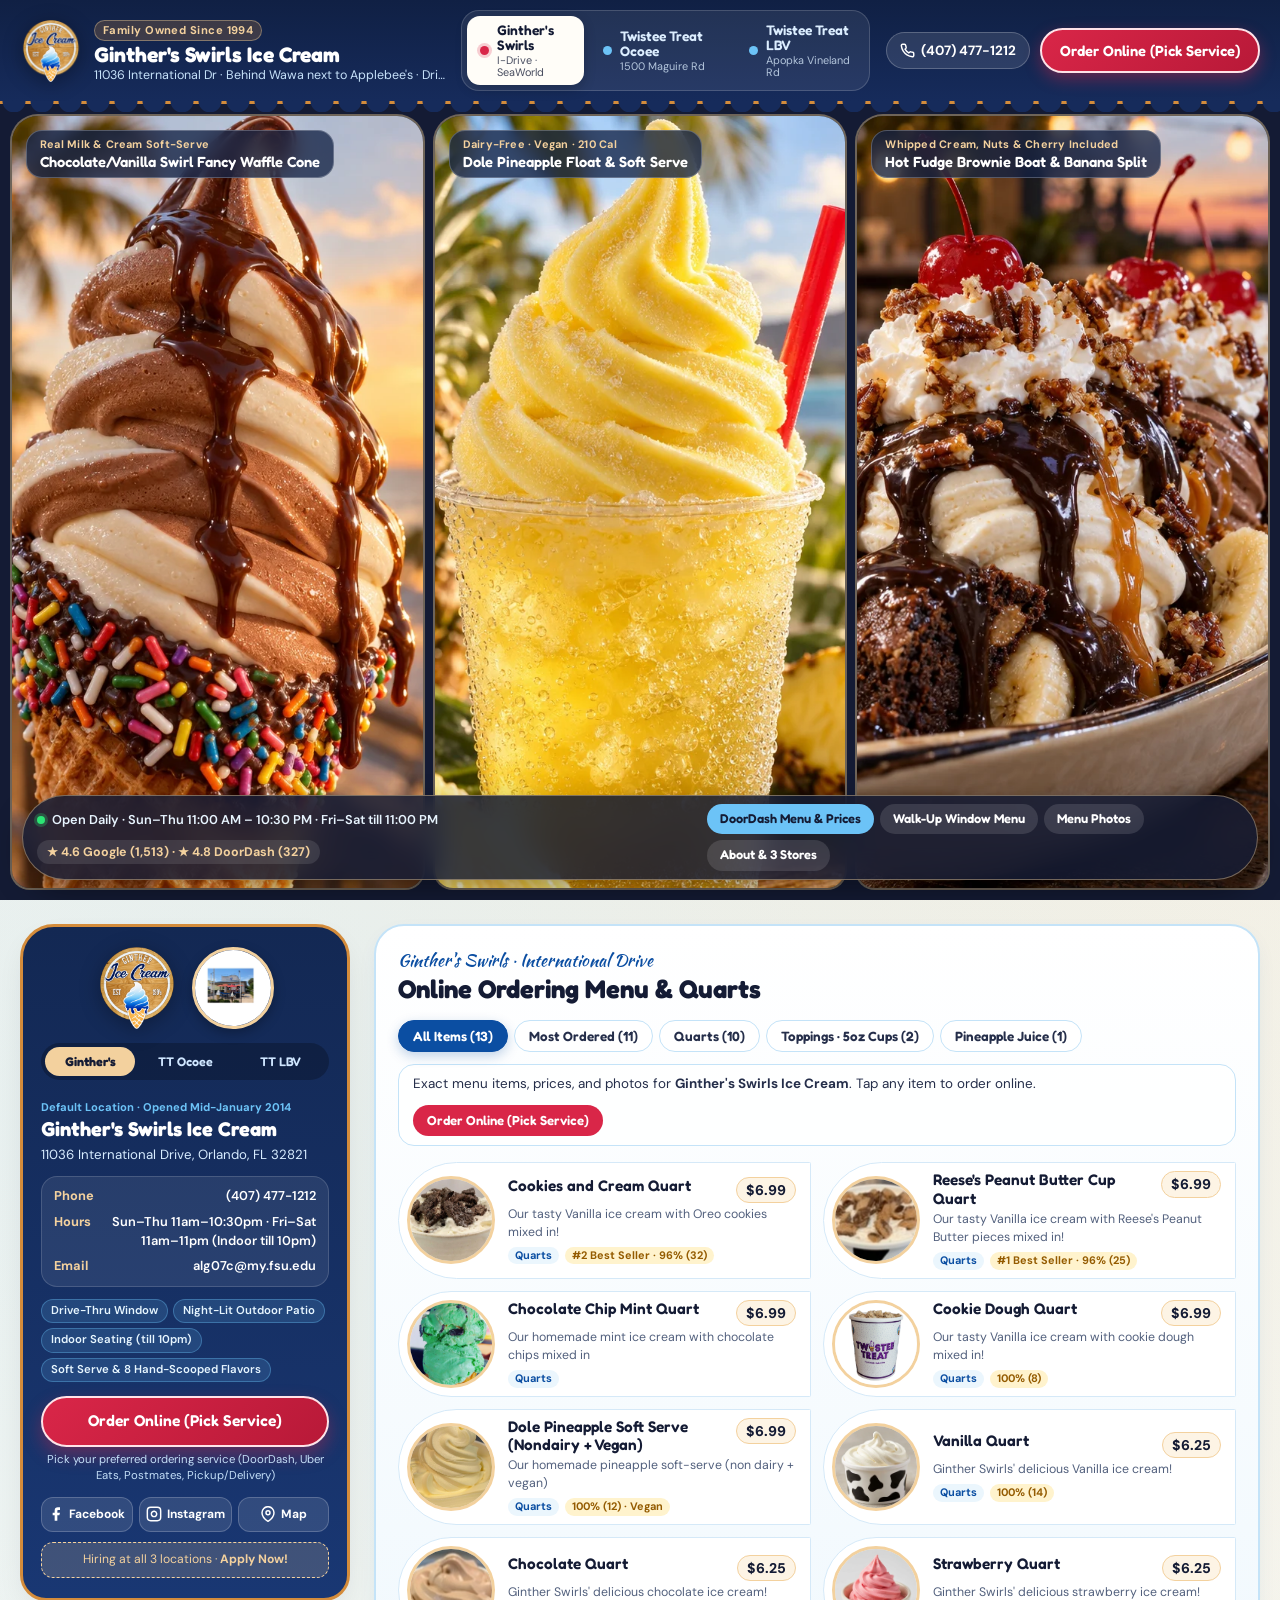
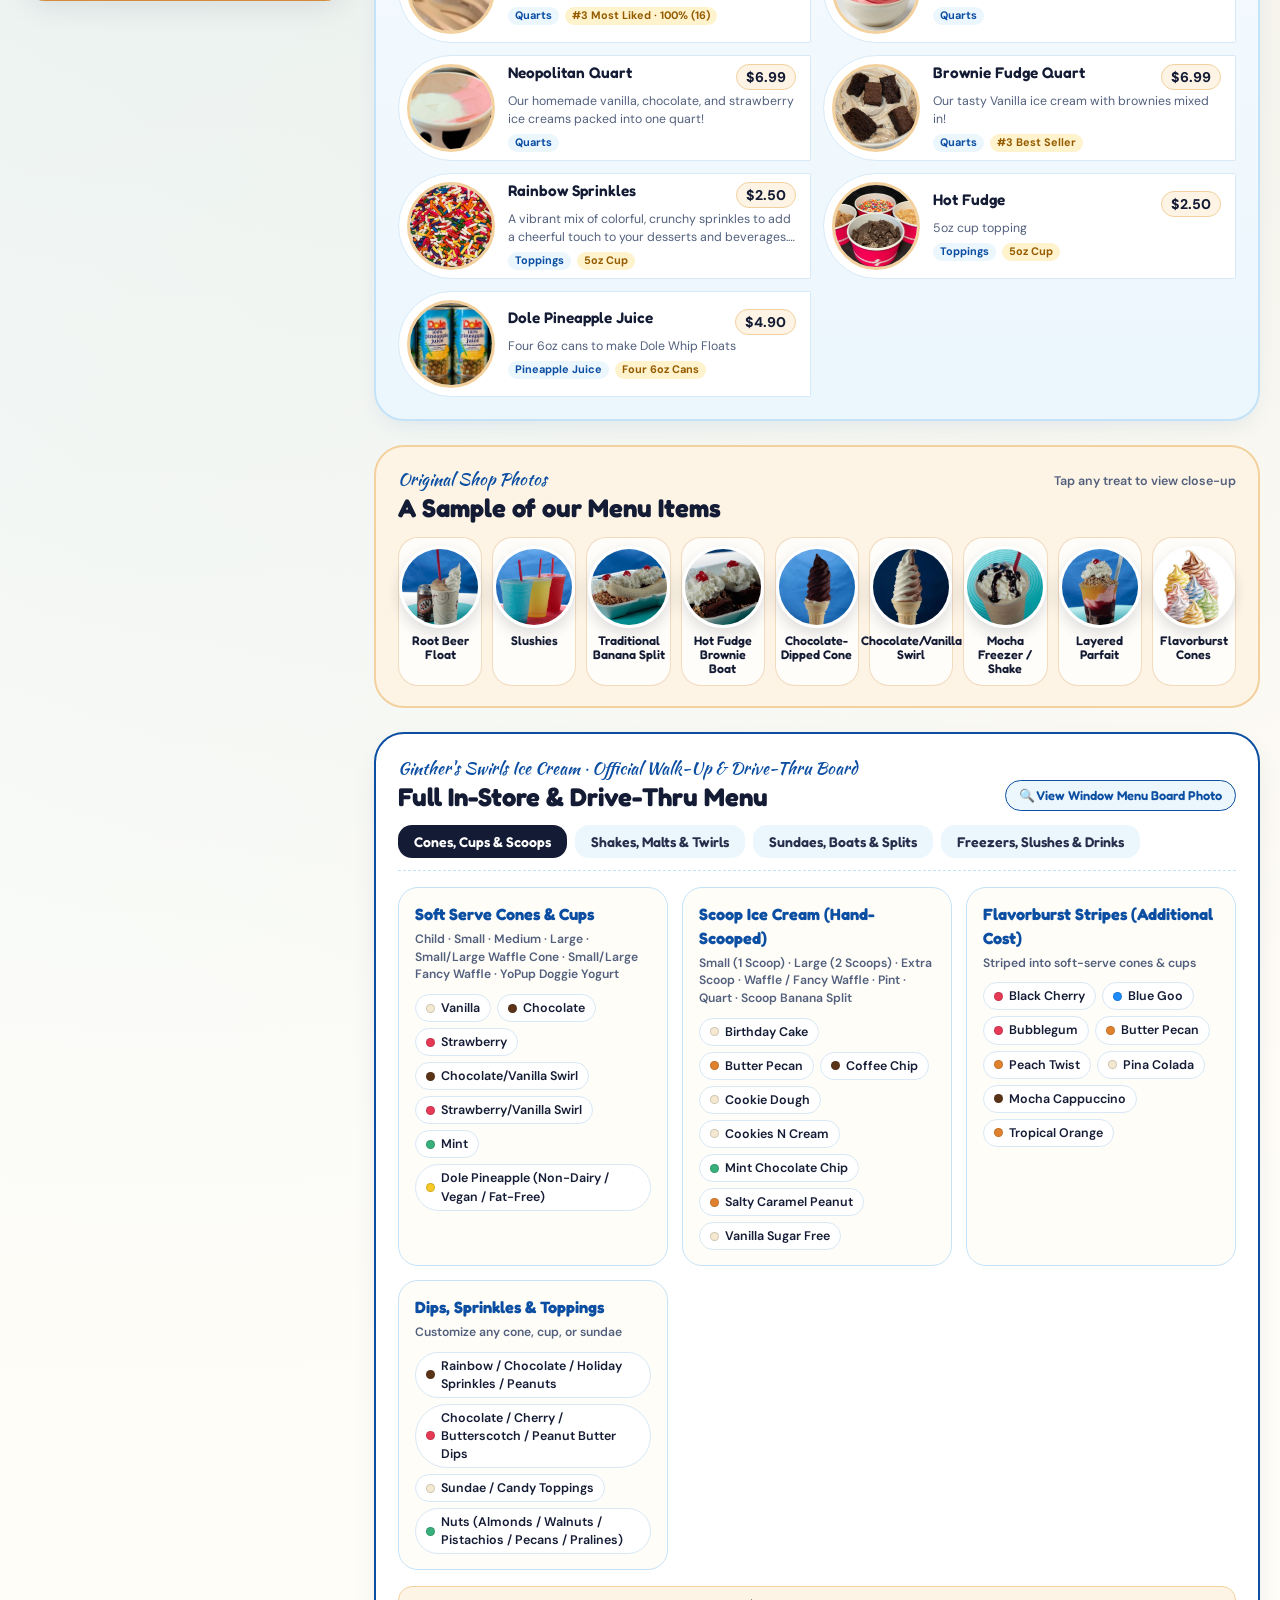
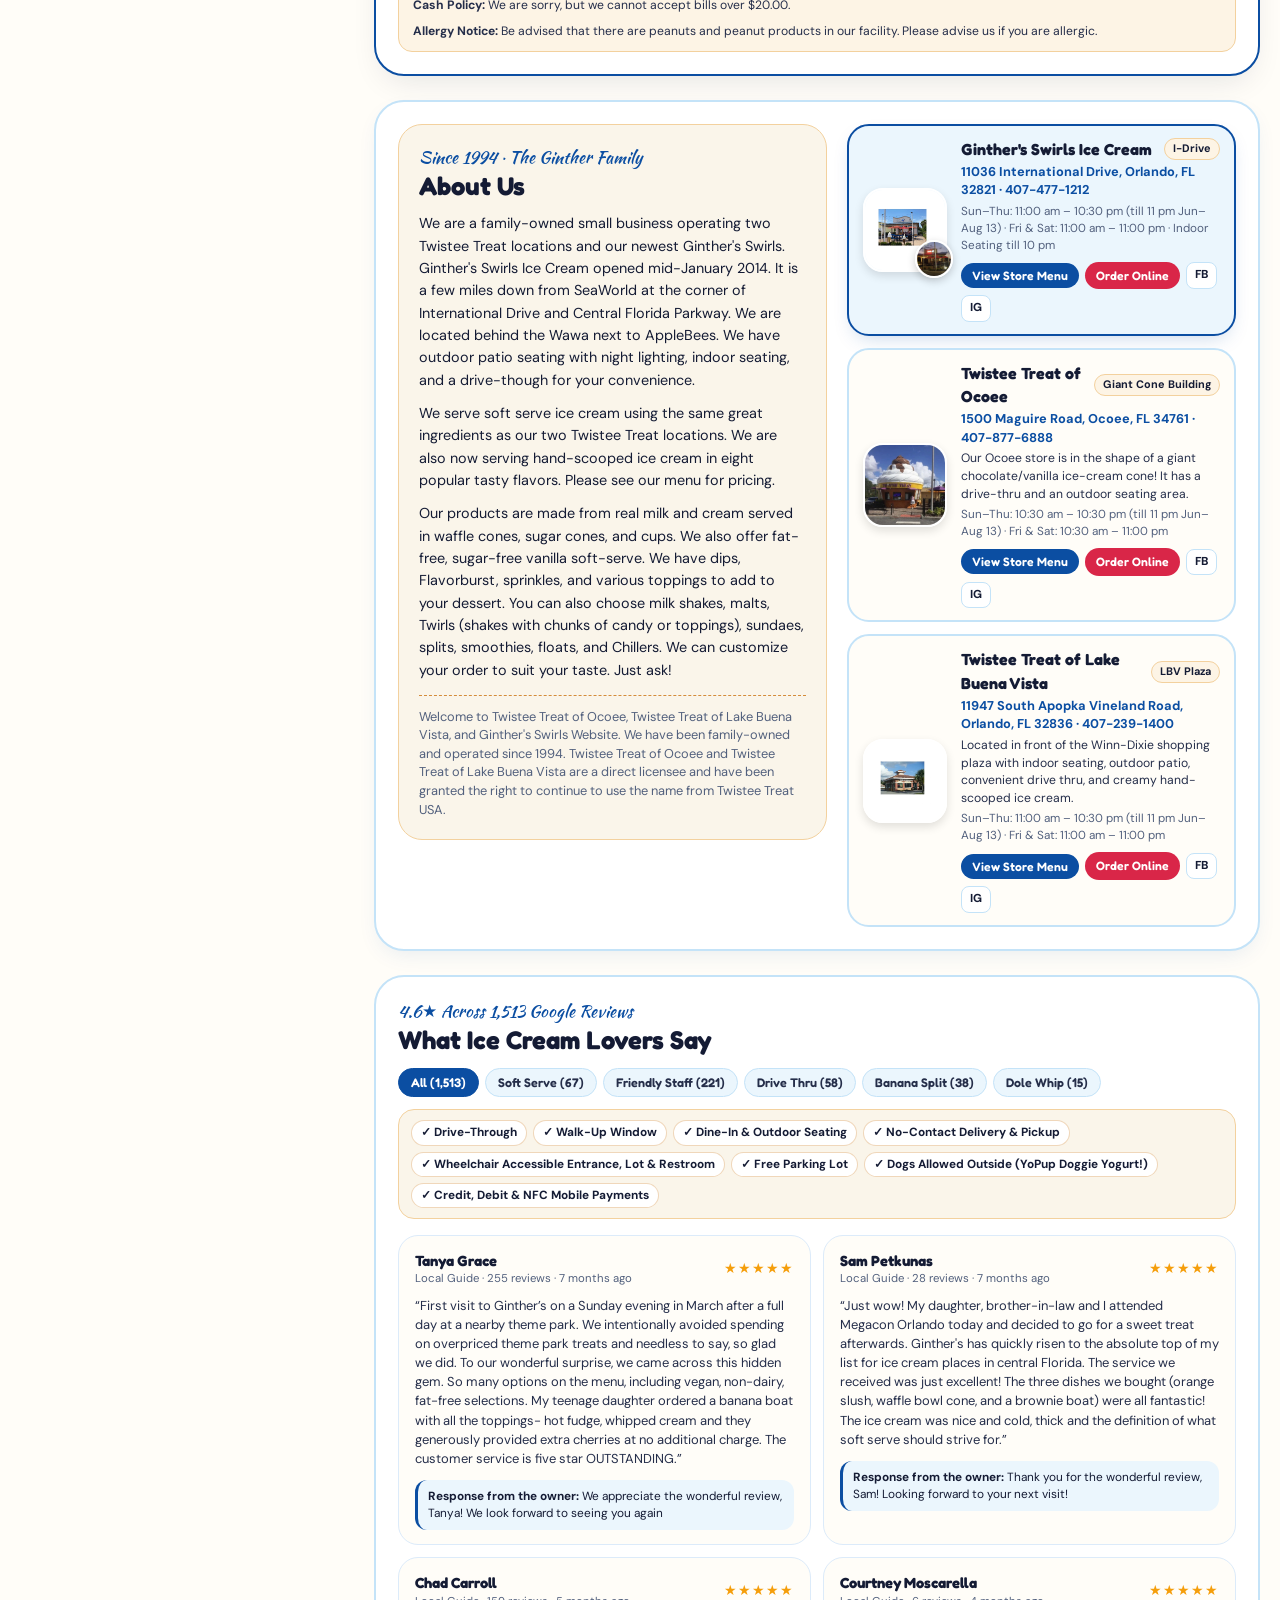
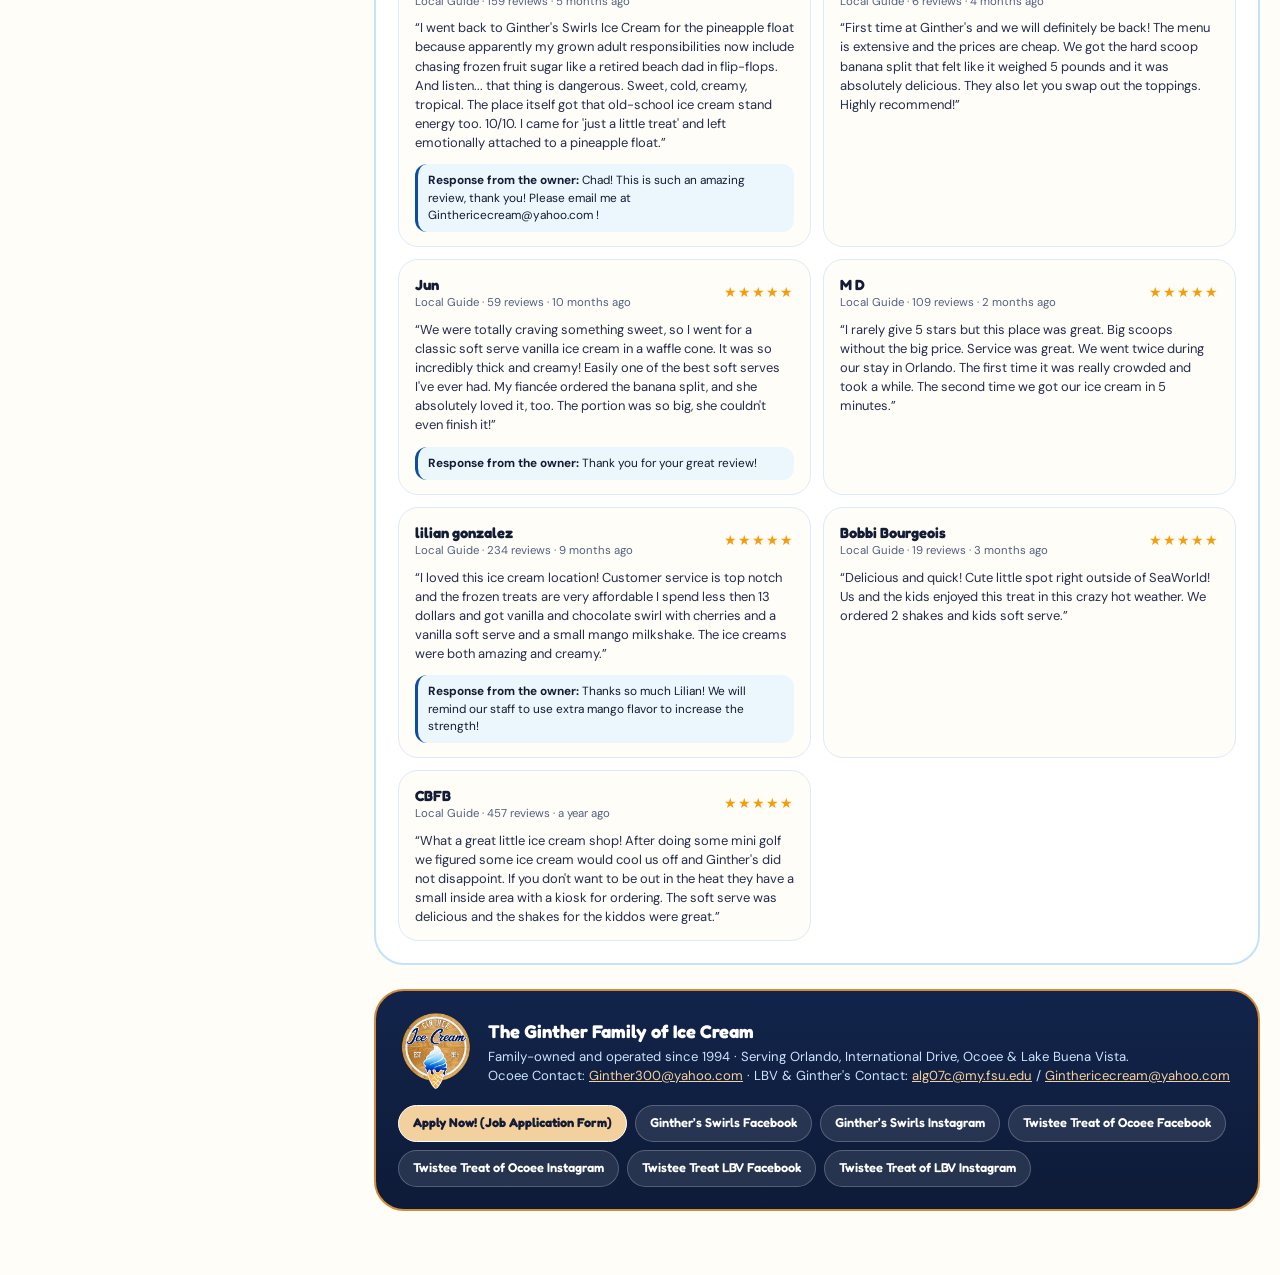
==== index.html @ 25d7c6eb "feat: build Ginther's Swirls & Twistee Treat (Ocoee & LBV) multi-store website" ====
<!DOCTYPE html>
<html lang="en">
<head>
  <meta charset="UTF-8" />
  <meta name="viewport" content="width=device-width, initial-scale=1.0, viewport-fit=cover" />
  <title>Ginther's Swirls Ice Cream · Twistee Treat of Ocoee &amp; Lake Buena Vista | Est. 1994</title>
  <meta name="description" content="Family-owned Orlando ice cream stands since 1994: Ginther's Swirls on International Drive, Twistee Treat of Ocoee, and Twistee Treat of Lake Buena Vista. Soft serve, hand-scooped ice cream, Dole Pineapple Whip, quarts, sundaes, Twirls &amp; drive-thru." />
  <meta name="theme-color" content="#0B4EA2" />
  <link rel="icon" type="image/webp" href="assets/images/logo/ginthers-logo.webp" />
  <link rel="apple-touch-icon" href="assets/images/logo/ginthers-logo.png" />

  <!-- Preload critical LCP hero image and logo -->
  <link rel="preload" as="image" href="assets/images/hero/hero-swirl-cone.webp" fetchpriority="high" />
  <link rel="preload" as="image" href="assets/images/logo/ginthers-logo.webp" fetchpriority="high" />

  <!-- Google Fonts: Fredoka (parlor signboard display), Kaushan Script (logo-matched script accent), DM Sans (crisp menu & tabular prices) -->
  <link rel="preconnect" href="https://fonts.googleapis.com" />
  <link rel="preconnect" href="https://fonts.gstatic.com" crossorigin />
  <link href="https://fonts.googleapis.com/css2?family=DM+Sans:ital,opsz,wght@0,9..40,400..800;1,9..40,400..700&family=Fredoka:wght@500;600;700&family=Kaushan+Script&display=swap" rel="stylesheet" />

  <link rel="stylesheet" href="styles.css" />
</head>
<body data-active-store="ginthers">

  <!-- =========================================================================
       FIRST VIEWPORT: WALK-UP CANOPY HEADER + 3-SPLIT SALIVATING ICE CREAM STAGE
       (Desktop: 3 arched macro ice cream splits | Mobile: 1 full-screen swirl photo)
       ========================================================================= -->
  <header class="parlor-first-view" id="top">
    <!-- Top Parlor Awning Bar: Text & Store Switcher Above the 3-Split Ice Cream Images -->
    <div class="awning-bar">
      <div class="awning-inner">
        <!-- Brand Medallion -->
        <a href="#top" class="brand-lockup" aria-label="Ginther Ice Cream Est. 1994 Home">
          <img
            src="assets/images/logo/ginthers-logo.webp"
            alt="Ginther Ice Cream Est. 1994 circular wooden badge logo"
            class="brand-logo-img"
            width="64"
            height="64"
            fetchpriority="high"
          />
          <div class="brand-titles">
            <span class="brand-est-pill">Family Owned Since 1994</span>
            <h1 class="brand-main-heading" id="heroStoreTitle">Ginther's Swirls Ice Cream</h1>
            <p class="brand-sub-location" id="heroStoreSubtitle">11036 International Dr · Behind Wawa next to Applebee's · Drive-Thru &amp; Patio</p>
          </div>
        </a>

        <!-- 3-Store Location Switcher (Defaults to Ginther's Swirls) -->
        <nav class="store-switcher-pillbox" aria-label="Select Ice Cream Location">
          <button type="button" class="store-switch-btn is-active" data-store="ginthers" aria-pressed="true">
            <span class="store-dot"></span>
            <span class="store-btn-copy">
              <strong>Ginther's Swirls</strong>
              <small>I-Drive · SeaWorld</small>
            </span>
          </button>
          <button type="button" class="store-switch-btn" data-store="ocoee" aria-pressed="false">
            <span class="store-dot"></span>
            <span class="store-btn-copy">
              <strong>Twistee Treat Ocoee</strong>
              <small>1500 Maguire Rd</small>
            </span>
          </button>
          <button type="button" class="store-switch-btn" data-store="lbv" aria-pressed="false">
            <span class="store-dot"></span>
            <span class="store-btn-copy">
              <strong>Twistee Treat LBV</strong>
              <small>Apopka Vineland Rd</small>
            </span>
          </button>
        </nav>

        <!-- Direct Contact + Store-Specific Order Online CTA -->
        <div class="awning-actions">
          <a href="tel:+14074771212" class="awning-phone-pill" id="headerPhoneLink" aria-label="Call store">
            <svg viewBox="0 0 24 24" width="15" height="15" fill="none" stroke="currentColor" stroke-width="2.3" aria-hidden="true"><path d="M22 16.92v3a2 2 0 0 1-2.18 2 19.79 19.79 0 0 1-8.63-3.07 19.5 19.5 0 0 1-6-6 19.79 19.79 0 0 1-3.07-8.67A2 2 0 0 1 4.11 2h3a2 2 0 0 1 2 1.72c.127.96.361 1.903.7 2.81a2 2 0 0 1-.45 2.11L8.09 9.91a16 16 0 0 0 6 6l1.27-1.27a2 2 0 0 1 2.11-.45c.907.339 1.85.573 2.81.7A2 2 0 0 1 22 16.92z"/></svg>
            <span id="headerPhoneText">(407) 477-1212</span>
          </a>
          <a
            href="https://www.google.com/searchviewer/42?cvd=CLw_EicKJeICIjIgEhkiF9LX29IPEQoNL2cvMTFiYnJrNzEwaBgAOgMI8A0%3D"
            target="_blank"
            rel="noopener noreferrer"
            class="order-cta-btn"
            id="headerOrderBtn"
          >
            <span id="headerOrderBtnLabel">Order Online</span>
          </a>
        </div>
      </div>
      <!-- Scalloped Parlor Canopy Edge -->
      <div class="awning-scallops" aria-hidden="true"></div>
    </div>

    <!-- Triple-Split Up-Close Ice Cream Showcase (1 single photo on mobile) -->
    <div class="hero-triple-split" aria-label="Up-close signature menu treats">
      <!-- Panel 1 (Visible on Desktop AND the single hero image on Mobile) -->
      <article class="split-panel split-panel-primary">
        <picture>
          <source srcset="assets/images/hero/hero-swirl-cone.webp" type="image/webp" />
          <img
            src="assets/images/hero/hero-swirl-cone.png"
            alt="Up-close Chocolate and Vanilla Swirl Waffle Cone with hot fudge drip and rainbow sprinkles"
            class="split-hero-img"
            width="768"
            height="1024"
            fetchpriority="high"
          />
        </picture>
        <div class="split-caption-pill">
          <span class="split-tag">Real Milk &amp; Cream Soft-Serve</span>
          <strong class="split-item-name">Chocolate/Vanilla Swirl Fancy Waffle Cone</strong>
        </div>
      </article>

      <!-- Panel 2 (Desktop Triple-Split Center) -->
      <article class="split-panel split-panel-desktop-only">
        <picture>
          <source srcset="assets/images/hero/hero-dole-float.webp" type="image/webp" />
          <img
            src="assets/images/hero/hero-dole-float.png"
            alt="Up-close Dole Pineapple Soft Serve Float in chilled pineapple juice"
            class="split-hero-img"
            width="768"
            height="1024"
            fetchpriority="high"
          />
        </picture>
        <div class="split-caption-pill">
          <span class="split-tag">Dairy-Free · Vegan · 210 Cal</span>
          <strong class="split-item-name">Dole Pineapple Float &amp; Soft Serve</strong>
        </div>
      </article>

      <!-- Panel 3 (Desktop Triple-Split Right) -->
      <article class="split-panel split-panel-desktop-only">
        <picture>
          <source srcset="assets/images/hero/hero-brownie-split.webp" type="image/webp" />
          <img
            src="assets/images/hero/hero-brownie-split.png"
            alt="Up-close Hot Fudge Brownie Boat and Banana Split Sundae with whipped cream, pecans, and cherries"
            class="split-hero-img"
            width="768"
            height="1024"
          />
        </picture>
        <div class="split-caption-pill">
          <span class="split-tag">Whipped Cream, Nuts &amp; Cherry Included</span>
          <strong class="split-item-name">Hot Fudge Brownie Boat &amp; Banana Split</strong>
        </div>
      </article>

      <!-- Floating Bottom Counter Bar over the Triptych -->
      <div class="hero-dock-strip">
        <div class="hero-dock-meta">
          <span class="live-status-badge" id="heroHoursBadge">Open Daily · 11:00 AM – 10:30 PM (Fri &amp; Sat till 11 PM)</span>
          <span class="rating-pill" id="heroRatingBadge">★ 4.6 Google (1,513) · ★ 4.8 DoorDash</span>
        </div>
        <div class="hero-dock-jumps">
          <a href="#freezer-quarts" class="dock-jump-pill is-highlight">DoorDash Menu &amp; Prices</a>
          <a href="#window-menu" class="dock-jump-pill">Walk-Up Window Menu</a>
          <a href="#sample-gallery" class="dock-jump-pill">Menu Photos</a>
          <a href="#about-locations" class="dock-jump-pill">About &amp; 3 Stores</a>
        </div>
      </div>
    </div>
  </header>

  <!-- =========================================================================
       ASYMMETRIC PARLOR COUNTER ARCHITECTURE
       Left Rail: Sticky Drive-Thru Store Totem (Logo, Store Switcher, Live Info, Socials)
       Right Stage: Dipping Cabinet Quarts & Toppings + Original Sample Tray + Window Menu + Reviews
       ========================================================================= -->
  <div class="parlor-workspace">

    <!-- LEFT STICKY DRIVE-THRU & PARLOR TOTEM -->
    <aside class="parlor-totem" aria-label="Active Store Information and Ordering Totem">
      <div class="totem-card">
        <!-- Circular Wood Sign Emblem + Active Store Porthole -->
        <div class="totem-emblem-row">
          <img
            src="assets/images/logo/ginthers-logo.webp"
            alt="Ginther Ice Cream Est. 1994"
            class="totem-logo"
            width="84"
            height="84"
            loading="lazy"
          />
          <div class="totem-store-porthole">
            <img
              src="assets/images/site_originals/twisteetreat/ginthers_swirls_daytime_pic.webp"
              alt="Ginther's Swirls storefront"
              id="totemStorePhoto"
              width="84"
              height="84"
              loading="lazy"
            />
          </div>
        </div>

        <!-- Store Switcher Tabs Inside Totem -->
        <div class="totem-store-tabs" role="tablist" aria-label="Switch Store">
          <button type="button" class="totem-tab is-active" data-store="ginthers" role="tab" aria-selected="true">Ginther's</button>
          <button type="button" class="totem-tab" data-store="ocoee" role="tab" aria-selected="false">TT Ocoee</button>
          <button type="button" class="totem-tab" data-store="lbv" role="tab" aria-selected="false">TT LBV</button>
        </div>

        <div class="totem-store-details">
          <span class="totem-store-tag" id="totemStoreTag">Default Store · Opened Mid-Jan 2014</span>
          <h2 class="totem-store-name" id="totemStoreName">Ginther's Swirls Ice Cream</h2>
          <p class="totem-store-address" id="totemStoreAddress">11036 International Drive, Orlando, FL 32821</p>

          <div class="totem-info-list">
            <div class="totem-info-item">
              <span class="info-label">Phone</span>
              <a href="tel:+14074771212" class="info-value-link" id="totemStorePhone">(407) 477-1212</a>
            </div>
            <div class="totem-info-item">
              <span class="info-label">Hours</span>
              <span class="info-value" id="totemStoreHours">Sun–Thu 11am–10:30pm · Fri–Sat 11am–11pm</span>
            </div>
            <div class="totem-info-item">
              <span class="info-label">Email</span>
              <a href="mailto:alg07c@my.fsu.edu" class="info-value-link" id="totemStoreEmail">alg07c@my.fsu.edu</a>
            </div>
          </div>

          <!-- Store Feature Chips -->
          <div class="totem-feature-chips" id="totemFeatureChips">
            <span class="feature-chip">Drive-Thru</span>
            <span class="feature-chip">Night-Lit Patio</span>
            <span class="feature-chip">Indoor Seating (till 10pm)</span>
            <span class="feature-chip">Hand-Scooped &amp; Soft Serve</span>
          </div>

          <!-- Primary Store-Specific Order Online Button -->
          <a
            href="https://www.google.com/searchviewer/42?cvd=CLw_EicKJeICIjIgEhkiF9LX29IPEQoNL2cvMTFiYnJrNzEwaBgAOgMI8A0%3D"
            target="_blank"
            rel="noopener noreferrer"
            class="totem-order-btn"
            id="totemOrderBtn"
          >
            <span id="totemOrderBtnText">Order Online (Pick Service)</span>
          </a>
          <p class="totem-order-hint" id="totemOrderHint">Choose your preferred delivery or pickup service on Google</p>

          <!-- Store Socials + Directions Row -->
          <div class="totem-socials-row">
            <a
              href="https://www.facebook.com/GinthersSwirls/"
              target="_blank"
              rel="noopener noreferrer"
              class="totem-social-btn"
              id="totemFbLink"
              aria-label="Store Facebook Page"
            >
              <svg viewBox="0 0 24 24" width="16" height="16" fill="currentColor" aria-hidden="true"><path d="M18 2h-3a5 5 0 0 0-5 5v3H7v4h3v8h4v-8h3l1-4h-4V7a1 1 0 0 1 1-1h3z"/></svg>
              <span>Facebook</span>
            </a>
            <a
              href="https://instagram.com/ginthersswirls"
              target="_blank"
              rel="noopener noreferrer"
              class="totem-social-btn"
              id="totemIgLink"
              aria-label="Store Instagram Page"
            >
              <svg viewBox="0 0 24 24" width="16" height="16" fill="none" stroke="currentColor" stroke-width="2.2" aria-hidden="true"><rect x="2" y="2" width="20" height="20" rx="5" ry="5"/><path d="M16 11.37A4 4 0 1 1 12.63 8 4 4 0 0 1 16 11.37z"/><line x1="17.5" y1="6.5" x2="17.51" y2="6.5"/></svg>
              <span>Instagram</span>
            </a>
            <a
              href="https://www.google.com/maps/place/Ginther's+Swirls+Ice+Cream/@28.4051444,-81.4567778,18z"
              target="_blank"
              rel="noopener noreferrer"
              class="totem-social-btn"
              id="totemMapsLink"
              aria-label="Google Maps Directions"
            >
              <svg viewBox="0 0 24 24" width="16" height="16" fill="none" stroke="currentColor" stroke-width="2.2" aria-hidden="true"><path d="M21 10c0 7-9 13-9 13s-9-6-9-13a9 9 0 0 1 18 0z"/><circle cx="12" cy="10" r="3"/></svg>
              <span>Map</span>
            </a>
          </div>

          <!-- Job Application Link from Linktree -->
          <a
            href="https://docs.google.com/forms/d/e/1FAIpQLSdhErERU75NkssUfJaZ2NQpuGzI1VYHs2BNJug-Hps2rG1mng/viewform"
            target="_blank"
            rel="noopener noreferrer"
            class="totem-apply-bar"
          >
            <span>Hiring at all 3 locations · <strong>Apply Now!</strong></span>
          </a>
        </div>
      </div>
    </aside>

    <!-- RIGHT MAIN STAGE: THE GLASS DIPPING CABINET & WINDOW BOARDS -->
    <main class="parlor-stage">

      <!-- =====================================================================
           ZONE 1: DOORDASH FREEZER CABINET (EXACT ITEMS, PRICES & PHOTOS PER STORE)
           ===================================================================== -->
      <section class="cabinet-section" id="freezer-quarts" aria-labelledby="cabinetHeading">
        <div class="cabinet-header">
          <div class="cabinet-title-group">
            <span class="parlor-script-tag" id="cabinetStoreScript">Ginther's Swirls · International Drive</span>
            <h2 class="cabinet-heading" id="cabinetHeading">Online Ordering Menu &amp; Quarts</h2>
          </div>

          <!-- Category Filter Pills (Populated from active store's exact DoorDash categories) -->
          <div class="cabinet-filter-bar" id="doordashCategoryBar" role="tablist" aria-label="Menu Categories">
            <!-- Rendered by app.js -->
          </div>
        </div>

        <!-- Store-specific DoorDash status banner -->
        <div class="cabinet-subbar">
          <p class="cabinet-subbar-copy" id="cabinetSubbarCopy">
            Exact menu items, prices, and photos for <strong>Ginther's Swirls</strong> (`store/208167`). Tap any item to order online.
          </p>
          <a
            href="https://www.google.com/searchviewer/42?cvd=CLw_EicKJeICIjIgEhkiF9LX29IPEQoNL2cvMTFiYnJrNzEwaBgAOgMI8A0%3D"
            target="_blank"
            rel="noopener noreferrer"
            class="cabinet-order-pill"
            id="cabinetOrderLink"
          >
            Order Online Now
          </a>
        </div>

        <!-- Dipping Cabinet Tub Grid (Compact circular/tub frames — never blocks viewport) -->
        <div class="tub-cabinet-grid" id="doordashItemsGrid" aria-live="polite">
          <!-- Rendered by app.js with exact store items, prices, descriptions, and DoorDash photos -->
        </div>
      </section>

      <!-- =====================================================================
           ZONE 2: "A SAMPLE OF OUR MENU ITEMS" ORIGINAL PHOTO TASTING TRAY
           (Exact photos from ginthersswirls.com/about-us.html + twisteetreatocoeelbv.com)
           ===================================================================== -->
      <section class="tasting-tray-section" id="sample-gallery" aria-labelledby="sampleTrayHeading">
        <div class="tray-header">
          <div>
            <span class="parlor-script-tag">Original Shop Photos</span>
            <h2 class="cabinet-heading" id="sampleTrayHeading">A Sample of our Menu Items</h2>
          </div>
          <span class="tray-scroll-hint">Tap any treat to view close-up</span>
        </div>

        <!-- Horizontal Parlor Medallion Flight (Compact height so no single image ever hogs the screen) -->
        <div class="tasting-flight-track" role="list">
          <button type="button" class="flight-medallion" data-lightbox-src="assets/images/site_originals/ginthers/sample_1_5353663_root_beer_float_orig.webp" data-lightbox-caption="Root Beer Float — Ginther's Swirls Sample Menu Item">
            <span class="medallion-ring">
              <img src="assets/images/site_originals/ginthers/sample_1_5353663_root_beer_float_orig.webp" alt="Root Beer Float" width="130" height="130" />
            </span>
            <strong class="medallion-title">Root Beer Float</strong>
          </button>

          <button type="button" class="flight-medallion" data-lightbox-src="assets/images/site_originals/ginthers/sample_2_3384597_slushies_orig.webp" data-lightbox-caption="Slushies — Ginther's Swirls Sample Menu Item">
            <span class="medallion-ring">
              <img src="assets/images/site_originals/ginthers/sample_2_3384597_slushies_orig.webp" alt="Slushies" width="130" height="130" />
            </span>
            <strong class="medallion-title">Slushies</strong>
          </button>

          <button type="button" class="flight-medallion" data-lightbox-src="assets/images/site_originals/ginthers/sample_3_1369144_orig.webp" data-lightbox-caption="Traditional Banana Split — Ginther's Swirls Sample Menu Item">
            <span class="medallion-ring">
              <img src="assets/images/site_originals/ginthers/sample_3_1369144_orig.webp" alt="Traditional Banana Split" width="130" height="130" />
            </span>
            <strong class="medallion-title">Traditional Banana Split</strong>
          </button>

          <button type="button" class="flight-medallion" data-lightbox-src="assets/images/site_originals/ginthers/sample_4_1651725_orig.webp" data-lightbox-caption="Hot Fudge Brownie Boat — Ginther's Swirls Sample Menu Item">
            <span class="medallion-ring">
              <img src="assets/images/site_originals/ginthers/sample_4_1651725_orig.webp" alt="Hot Fudge Brownie Boat" width="130" height="130" />
            </span>
            <strong class="medallion-title">Hot Fudge Brownie Boat</strong>
          </button>

          <button type="button" class="flight-medallion" data-lightbox-src="assets/images/site_originals/ginthers/sample_5_1851170_orig.webp" data-lightbox-caption="Chocolate-Dipped Soft Serve Cone — Ginther's Swirls Sample Menu Item">
            <span class="medallion-ring">
              <img src="assets/images/site_originals/ginthers/sample_5_1851170_orig.webp" alt="Chocolate-Dipped Soft Serve Cone" width="130" height="130" />
            </span>
            <strong class="medallion-title">Chocolate-Dipped Cone</strong>
          </button>

          <button type="button" class="flight-medallion" data-lightbox-src="assets/images/site_originals/ginthers/sample_6_7011146_orig.webp" data-lightbox-caption="Chocolate/Vanilla Swirl Cone — Ginther's Swirls Sample Menu Item">
            <span class="medallion-ring">
              <img src="assets/images/site_originals/ginthers/sample_6_7011146_orig.webp" alt="Chocolate/Vanilla Swirl Cone" width="130" height="130" />
            </span>
            <strong class="medallion-title">Chocolate/Vanilla Swirl</strong>
          </button>

          <button type="button" class="flight-medallion" data-lightbox-src="assets/images/site_originals/ginthers/sample_7_6604462_orig.webp" data-lightbox-caption="Mocha / Chocolate Shake — Ginther's Swirls Sample Menu Item">
            <span class="medallion-ring">
              <img src="assets/images/site_originals/ginthers/sample_7_6604462_orig.webp" alt="Mocha Freezer / Chocolate Shake" width="130" height="130" />
            </span>
            <strong class="medallion-title">Mocha Freezer / Shake</strong>
          </button>

          <button type="button" class="flight-medallion" data-lightbox-src="assets/images/site_originals/ginthers/sample_8_1196562_orig.webp" data-lightbox-caption="Layered Parfait Sundae — Ginther's Swirls Sample Menu Item">
            <span class="medallion-ring">
              <img src="assets/images/site_originals/ginthers/sample_8_1196562_orig.webp" alt="Layered Parfait Sundae" width="130" height="130" />
            </span>
            <strong class="medallion-title">Layered Parfait</strong>
          </button>

          <button type="button" class="flight-medallion" data-lightbox-src="assets/images/site_originals/twisteetreat/home_cover_picture_ice_cream.webp" data-lightbox-caption="Flavorburst Soft-Serve Cones — Twistee Treat &amp; Ginther's Swirls">
            <span class="medallion-ring">
              <img src="assets/images/site_originals/twisteetreat/home_cover_picture_ice_cream.webp" alt="Seven Flavorburst Soft-Serve Cones" width="130" height="130" />
            </span>
            <strong class="medallion-title">Flavorburst Cones</strong>
          </button>
        </div>
      </section>

      <!-- =====================================================================
           ZONE 3: OFFICIAL WALK-UP & DRIVE-THRU WINDOW MENU BOARD (PER STORE)
           (Pulled verbatim from twisteetreatocoeelbv.com/ginthers-swirls, /ocoee-1, /lbv)
           ===================================================================== -->
      <section class="window-menu-section" id="window-menu" aria-labelledby="windowMenuHeading">
        <div class="window-board-header">
          <div>
            <span class="parlor-script-tag" id="windowMenuStoreLabel">Ginther's Swirls Official Walk-Up &amp; Drive-Thru Board</span>
            <h2 class="cabinet-heading" id="windowMenuHeading">Full In-Store &amp; Drive-Thru Menu</h2>
          </div>
          <div class="window-board-actions" id="windowBoardPhotoBtns">
            <!-- Populated by app.js with button(s) to view the original physical window menu board photo -->
          </div>
        </div>

        <!-- Interactive Window Board Category Tabs -->
        <div class="window-board-tabs" id="windowBoardTabs" role="tablist" aria-label="In-Store Menu Sections">
          <button type="button" class="wb-tab is-active" data-wb="cones" role="tab" aria-selected="true">Cones, Cups &amp; Scoops</button>
          <button type="button" class="wb-tab" data-wb="shakes" role="tab" aria-selected="false">Shakes, Malts &amp; Twirls</button>
          <button type="button" class="wb-tab" data-wb="sundaes" role="tab" aria-selected="false">Sundaes, Boats &amp; Splits</button>
          <button type="button" class="wb-tab" data-wb="freezers" role="tab" aria-selected="false">Freezers, Slushes &amp; Drinks</button>
        </div>

        <!-- Dynamic Store-Specific Official Menu Content -->
        <div class="window-board-canvas" id="windowBoardCanvas">
          <!-- Populated by app.js from exact official menu of the selected location -->
        </div>

        <!-- Official Store Policy Strip from Menu Boards -->
        <div class="parlor-policy-strip">
          <span><strong>Cash Policy:</strong> We are sorry, but we cannot accept bills over $20.00.</span>
          <span><strong>Allergy Notice:</strong> Be advised that there are peanuts and peanut products in our facility. Please advise us if you are allergic.</span>
        </div>
      </section>

      <!-- =====================================================================
           ZONE 4: EXACT ABOUT US STATEMENT & ALL 3 FAMILY LOCATIONS DECK
           ===================================================================== -->
      <section class="about-locations-section" id="about-locations" aria-labelledby="aboutUsHeading">
        <div class="about-split-layout">

          <!-- Left Column: Exact Verbatim About Us from ginthersswirls.com/about-us.html -->
          <article class="verbatim-about-card">
            <div class="verbatim-card-top">
              <span class="parlor-script-tag">Since 1994 · The Ginther Family</span>
              <h2 class="cabinet-heading" id="aboutUsHeading">About Us</h2>
            </div>
            <div class="verbatim-prose">
              <p>We are a family-owned small business operating two Twistee Treat locations and our newest Ginther's Swirls. Ginther's Swirls Ice Cream opened mid-January 2014. It is a few miles down from SeaWorld at the corner of  International Drive and Central Florida Parkway. We are located behind the Wawa next to AppleBees. We have outdoor patio seating with night lighting, indoor seating, and a drive-though for your convenience.</p>
              <p>We serve soft serve ice cream using the same great ingredients as our two Twistee Treat locations. We are also now serving hand-scooped ice cream in eight popular tasty flavors. Please see our menu for pricing.</p>
              <p>Our products are made from real milk and cream served in waffle cones, sugar cones, and cups. We also offer fat-free, sugar-free vanilla soft-serve. We have dips, Flavorburst, sprinkles, and various toppings to add to your dessert. You can also choose milk shakes, malts, Twirls (shakes with chunks of candy or toppings), sundaes, splits, smoothies, floats, and Chillers.  We can customize your order to suit your taste. Just ask!</p>
            </div>
            <div class="family-licensee-note">
              <p>Welcome to Twistee Treat of Ocoee, Twistee Treat of Lake Buena Vista, and Ginther's Swirls Website. We have been family-owned and operated since 1994. Twistee Treat of Ocoee and Twistee Treat of Lake Buena Vista are a direct licensee and have been granted the right to continue to use the name from Twistee Treat USA.</p>
            </div>
          </article>

          <!-- Right Column: 3 Family Stores Interactive Switcher Cards with Original Storefront Photos -->
          <div class="three-stores-stack" aria-label="Our 3 Orlando &amp; Ocoee Locations">
            <!-- Card 1: Ginther's Swirls -->
            <article class="store-directory-card is-selected" data-store-card="ginthers">
              <div class="store-card-thumb-wrap">
                <img src="assets/images/site_originals/twisteetreat/ginthers_swirls_daytime_pic.webp" alt="Ginther's Swirls Ice Cream building with patio umbrellas and soft-serve cone statues" class="store-card-thumb" width="96" height="96" loading="lazy" />
                <img src="assets/images/site_originals/ginthers/header_1397759894.webp" alt="Ginther's Swirls neon sign at night" class="store-card-thumb-secondary" width="48" height="48" loading="lazy" />
              </div>
              <div class="store-card-body">
                <div class="store-card-title-row">
                  <h3>Ginther's Swirls Ice Cream</h3>
                  <span class="store-active-pill">I-Drive</span>
                </div>
                <p class="store-card-addr">11036 International Drive, Orlando, FL 32821 · <a href="tel:+14074771212">407-477-1212</a></p>
                <p class="store-card-hours">Sun–Thu: 11:00 am – 10:30 pm (till 11 pm Jun–Aug 13) · Fri &amp; Sat: 11:00 am – 11:00 pm · Indoor Seating till 10 pm</p>
                <div class="store-card-links">
                  <button type="button" class="store-view-menu-btn" data-store="ginthers">View Store Menu</button>
                  <a href="https://www.google.com/searchviewer/42?cvd=CLw_EicKJeICIjIgEhkiF9LX29IPEQoNL2cvMTFiYnJrNzEwaBgAOgMI8A0%3D" target="_blank" rel="noopener noreferrer" class="store-direct-order-link">Order Online</a>
                  <a href="https://www.facebook.com/GinthersSwirls/" target="_blank" rel="noopener noreferrer" class="store-social-mini">FB</a>
                  <a href="https://instagram.com/ginthersswirls" target="_blank" rel="noopener noreferrer" class="store-social-mini">IG</a>
                </div>
              </div>
            </article>

            <!-- Card 2: Twistee Treat of Ocoee -->
            <article class="store-directory-card" data-store-card="ocoee">
              <div class="store-card-thumb-wrap">
                <img src="assets/images/site_originals/twisteetreat/ocoee_store_pic_cropped_031417.webp" alt="Twistee Treat of Ocoee giant ice-cream cone building" class="store-card-thumb" width="96" height="96" loading="lazy" />
              </div>
              <div class="store-card-body">
                <div class="store-card-title-row">
                  <h3>Twistee Treat of Ocoee</h3>
                  <span class="store-active-pill">Giant Cone Building</span>
                </div>
                <p class="store-card-addr">1500 Maguire Road, Ocoee, FL 34761 · <a href="tel:+14078776888">407-877-6888</a></p>
                <p class="store-card-verbatim">Our Ocoee store is in the shape of a giant chocolate/vanilla ice-cream cone! It has a drive-thru and an outdoor seating area.</p>
                <p class="store-card-hours">Sun–Thu: 10:30 am – 10:30 pm (till 11 pm Jun–Aug 13) · Fri &amp; Sat: 10:30 am – 11:00 pm</p>
                <div class="store-card-links">
                  <button type="button" class="store-view-menu-btn" data-store="ocoee">View Store Menu</button>
                  <a href="https://www.doordash.com/store/255046/" target="_blank" rel="noopener noreferrer" class="store-direct-order-link">Order Online</a>
                  <a href="https://www.facebook.com/Twistee-Treat-of-Ocoee-153952792074/" target="_blank" rel="noopener noreferrer" class="store-social-mini">FB</a>
                  <a href="https://instagram.com/twisteetreatocoee" target="_blank" rel="noopener noreferrer" class="store-social-mini">IG</a>
                </div>
              </div>
            </article>

            <!-- Card 3: Twistee Treat of LBV -->
            <article class="store-directory-card" data-store-card="lbv">
              <div class="store-card-thumb-wrap">
                <img src="assets/images/site_originals/twisteetreat/lbv_store_pic_0001.webp" alt="Twistee Treat of Lake Buena Vista storefront" class="store-card-thumb" width="96" height="96" loading="lazy" />
              </div>
              <div class="store-card-body">
                <div class="store-card-title-row">
                  <h3>Twistee Treat of Lake Buena Vista</h3>
                  <span class="store-active-pill">LBV Plaza</span>
                </div>
                <p class="store-card-addr">11947 South Apopka Vineland Road, Orlando, FL 32836 · <a href="tel:+14072391400">407-239-1400</a></p>
                <p class="store-card-verbatim">Located in front of the Winn-Dixie shopping plaza with indoor seating, outdoor patio, convenient drive thru, and creamy hand-scooped ice cream.</p>
                <p class="store-card-hours">Sun–Thu: 11:00 am – 10:30 pm (till 11 pm Jun–Aug 13) · Fri &amp; Sat: 11:00 am – 11:00 pm</p>
                <div class="store-card-links">
                  <button type="button" class="store-view-menu-btn" data-store="lbv">View Store Menu</button>
                  <a href="https://www.doordash.com/store/474439/" target="_blank" rel="noopener noreferrer" class="store-direct-order-link">Order Online</a>
                  <a href="https://www.facebook.com/TwisteeLBV/" target="_blank" rel="noopener noreferrer" class="store-social-mini">FB</a>
                  <a href="https://instagram.com/twisteetreatlbv" target="_blank" rel="noopener noreferrer" class="store-social-mini">IG</a>
                </div>
              </div>
            </article>
          </div>
        </div>
      </section>

      <!-- =====================================================================
           ZONE 5: GOOGLE MAPS VERIFIED REVIEWS & "ABOUT" HIGHLIGHTS
           ===================================================================== -->
      <section class="reviews-section" id="reviews" aria-labelledby="reviewsHeading">
        <div class="reviews-header">
          <div>
            <span class="parlor-script-tag">4.6★ Across 1,513 Google Reviews</span>
            <h2 class="cabinet-heading" id="reviewsHeading">What Ice Cream Lovers Say</h2>
          </div>
          <!-- Topic filter tags extracted directly from Google Maps -->
          <div class="review-topic-pills" id="reviewTopicBar">
            <button type="button" class="topic-pill is-active" data-topic="all">All (1,513)</button>
            <button type="button" class="topic-pill" data-topic="soft serve">Soft Serve (67)</button>
            <button type="button" class="topic-pill" data-topic="friendly staff">Friendly Staff (221)</button>
            <button type="button" class="topic-pill" data-topic="drive thru">Drive Thru (58)</button>
            <button type="button" class="topic-pill" data-topic="banana split">Banana Split (38)</button>
            <button type="button" class="topic-pill" data-topic="dole whip">Dole Whip (15)</button>
          </div>
        </div>

        <!-- Google Maps "About" Tab Attributes Bar -->
        <div class="google-about-badges" aria-label="Google Maps Verified Highlights">
          <span class="g-badge">✓ Drive-Through</span>
          <span class="g-badge">✓ Walk-Up Window</span>
          <span class="g-badge">✓ Dine-In &amp; Outdoor Seating</span>
          <span class="g-badge">✓ No-Contact Delivery &amp; Pickup</span>
          <span class="g-badge">✓ Wheelchair Accessible Entrance, Lot &amp; Restroom</span>
          <span class="g-badge">✓ Free Parking Lot</span>
          <span class="g-badge">✓ Dogs Allowed Outside (YoPup Doggie Yogurt!)</span>
          <span class="g-badge">✓ Credit, Debit &amp; NFC Mobile Payments</span>
        </div>

        <!-- Reviews Grid (Populated by app.js from exact Google Maps reviews) -->
        <div class="reviews-grid" id="reviewsGrid">
          <!-- Populated by app.js -->
        </div>
      </section>

      <!-- =====================================================================
           FOOTER: LINKTREE SOCIAL HUB, EMAIL CONTACTS & JOB APPLICATION
           ===================================================================== -->
      <footer class="parlor-footer" id="contact">
        <div class="footer-top-grid">
          <div class="footer-brand-col">
            <img src="assets/images/logo/ginthers-logo.webp" alt="Ginther Ice Cream Est. 1994" width="76" height="76" loading="lazy" />
            <div>
              <h3>The Ginther Family of Ice Cream</h3>
              <p>Family-owned and operated since 1994 · Serving Orlando, International Drive, Ocoee &amp; Lake Buena Vista.</p>
              <p class="footer-emails">
                <span>Ocoee Contact: <a href="mailto:Ginther300@yahoo.com">Ginther300@yahoo.com</a></span> ·
                <span>LBV &amp; Ginther's Contact: <a href="mailto:alg07c@my.fsu.edu">alg07c@my.fsu.edu</a> / <a href="mailto:Ginthericecream@yahoo.com">Ginthericecream@yahoo.com</a></span>
              </p>
            </div>
          </div>

          <!-- Complete Linktree Social & Application Directory -->
          <div class="footer-linktree-grid" aria-label="Official Social Links and Job Application">
            <a href="https://docs.google.com/forms/d/e/1FAIpQLSdhErERU75NkssUfJaZ2NQpuGzI1VYHs2BNJug-Hps2rG1mng/viewform" target="_blank" rel="noopener noreferrer" class="lt-chip is-apply">
              Apply Now! (Job Application Form)
            </a>
            <a href="https://www.facebook.com/GinthersSwirls/" target="_blank" rel="noopener noreferrer" class="lt-chip">
              Ginther’s Swirls Facebook
            </a>
            <a href="https://instagram.com/ginthersswirls" target="_blank" rel="noopener noreferrer" class="lt-chip">
              Ginther’s Swirls Instagram
            </a>
            <a href="https://www.facebook.com/Twistee-Treat-of-Ocoee-153952792074/" target="_blank" rel="noopener noreferrer" class="lt-chip">
              Twistee Treat of Ocoee Facebook
            </a>
            <a href="https://instagram.com/twisteetreatocoee" target="_blank" rel="noopener noreferrer" class="lt-chip">
              Twistee Treat of Ocoee Instagram
            </a>
            <a href="https://www.facebook.com/TwisteeLBV/" target="_blank" rel="noopener noreferrer" class="lt-chip">
              Twistee Treat LBV Facebook
            </a>
            <a href="https://instagram.com/twisteetreatlbv" target="_blank" rel="noopener noreferrer" class="lt-chip">
              Twistee Treat of LBV Instagram
            </a>
          </div>
        </div>
      </footer>

    </main>
  </div>

  <!-- =========================================================================
       NATIVE MOBILE BOTTOM DOCK (Store Switcher + Call + Order Online)
       ========================================================================= -->
  <nav class="mobile-parlor-dock" aria-label="Mobile Store Switcher and Ordering">
    <button type="button" class="m-dock-store is-active" data-store="ginthers">
      <span class="m-dock-dot"></span>
      <span>Ginther's</span>
    </button>
    <button type="button" class="m-dock-store" data-store="ocoee">
      <span class="m-dock-dot"></span>
      <span>TT Ocoee</span>
    </button>
    <button type="button" class="m-dock-store" data-store="lbv">
      <span class="m-dock-dot"></span>
      <span>TT LBV</span>
    </button>
    <a href="tel:+14074771212" class="m-dock-call" id="mobileDockPhone" aria-label="Call Active Store">Call</a>
    <a
      href="https://www.google.com/searchviewer/42?cvd=CLw_EicKJeICIjIgEhkiF9LX29IPEQoNL2cvMTFiYnJrNzEwaBgAOgMI8A0%3D"
      target="_blank"
      rel="noopener noreferrer"
      class="m-dock-order"
      id="mobileDockOrder"
    >
      Order
    </a>
  </nav>

  <!-- =========================================================================
       LIGHTBOX MODAL FOR ORIGINAL SAMPLE PHOTOS & OFFICIAL WINDOW MENU BOARDS
       ========================================================================= -->
  <dialog class="parlor-lightbox" id="parlorLightbox" aria-label="Photo Preview">
    <div class="lightbox-frame">
      <button type="button" class="lightbox-close" id="lightboxCloseBtn" aria-label="Close preview">✕ Close</button>
      <img src="" alt="" id="lightboxImg" class="lightbox-img" />
      <p id="lightboxCaption" class="lightbox-caption"></p>
    </div>
  </dialog>

  <script src="app.js" defer></script>
</body>
</html>
---- styles.css ----
/* ============================================================================
   GINTHER'S SWIRLS · TWISTEE TREAT OF OCOEE & LBV
   Bespoke "Walk-Up Parlor Canopy & Glass Dipping Cabinet" Architecture
   Grounded in the Ginther Ice Cream Est. 1994 Wooden Badge & Blue Swirl Cone
   ============================================================================ */

:root {
  /* Core Palette Derived from the Ginther's 1994 Wooden Sign & Soft-Serve Cone */
  --vanilla-cream: #FFFDF8;
  --vanilla-whip: #FAF5EA;
  --freezer-frost: #EBF6FD;
  --frost-border: #C4E3F8;
  --swirl-cobalt: #0B4EA2;
  --swirl-royal: #1363DF;
  --swirl-sky: #6CC3F7;
  --fudge-navy: #141B34;
  --fudge-ink: #252E4A;
  --fudge-muted: #52607D;
  --waffle-gold: #D48C3B;
  --waffle-crust: #F3D19E;
  --waffle-warm-bg: #FDF4E5;
  --cherry-red: #D92648;
  --dole-gold: #F5B811;
  --mint-fresh: #198754;

  /* Typography */
  --font-display: 'Fredoka', -apple-system, BlinkMacSystemFont, sans-serif;
  --font-script: 'Kaushan Script', cursive;
  --font-sans: 'DM Sans', -apple-system, BlinkMacSystemFont, sans-serif;

  /* Geometry */
  --radius-tub: 26px;
  --radius-pill: 999px;
  --shadow-parlor: 0 12px 32px -10px rgba(20, 27, 52, 0.12);
  --shadow-tub: 0 8px 22px -6px rgba(11, 78, 162, 0.10);
}

*,
*::before,
*::after {
  box-sizing: border-box;
  margin: 0;
  padding: 0;
}

html {
  scroll-behavior: smooth;
  background-color: var(--vanilla-cream);
  color: var(--fudge-navy);
  font-family: var(--font-sans);
  -webkit-font-smoothing: antialiased;
}

body {
  background:
    radial-gradient(circle at 12% 18%, rgba(108, 195, 247, 0.16), transparent 38%),
    radial-gradient(circle at 88% 10%, rgba(243, 209, 158, 0.25), transparent 40%),
    var(--vanilla-cream);
  color: var(--fudge-navy);
  line-height: 1.45;
  overflow-x: hidden;
}

a {
  color: inherit;
  text-decoration: none;
}

button {
  font-family: inherit;
  cursor: pointer;
  border: none;
  background: none;
}

img {
  display: block;
  max-width: 100%;
  height: auto;
}

/* ============================================================================
   1. FIRST VIEWPORT: AWNING CANOPY BAR + 3-SPLIT SALIVATING ICE CREAM STAGE
   ============================================================================ */

.parlor-first-view {
  height: clamp(580px, 100svh, 920px);
  max-height: 920px;
  display: flex;
  flex-direction: column;
  background: var(--fudge-navy);
  position: relative;
  overflow: hidden;
}

.awning-bar {
  background: linear-gradient(180deg, #102044 0%, #162B5B 100%);
  color: #FFFFFF;
  position: relative;
  z-index: 20;
  border-bottom: 3px solid var(--waffle-gold);
}

.awning-inner {
  max-width: 1520px;
  margin: 0 auto;
  padding: 10px 20px;
  display: flex;
  align-items: center;
  justify-content: space-between;
  gap: 16px;
}

/* Brand Lockup */
.brand-lockup {
  display: flex;
  align-items: center;
  gap: 12px;
  min-width: 0;
}

.brand-logo-img {
  width: 62px;
  height: 62px;
  object-fit: contain;
  flex-shrink: 0;
  filter: drop-shadow(0 4px 10px rgba(0, 0, 0, 0.35));
  transition: transform 0.25s ease;
}

.brand-lockup:hover .brand-logo-img {
  transform: rotate(-4deg) scale(1.05);
}

.brand-titles {
  min-width: 0;
}

.brand-est-pill {
  display: inline-block;
  font-size: 0.7rem;
  font-weight: 700;
  letter-spacing: 0.04em;
  color: var(--waffle-crust);
  background: rgba(212, 140, 59, 0.22);
  border: 1px solid rgba(243, 209, 158, 0.4);
  padding: 1px 8px;
  border-radius: var(--radius-pill);
  margin-bottom: 2px;
}

.brand-main-heading {
  font-family: var(--font-display);
  font-size: clamp(1.15rem, 1.65vw, 1.55rem);
  font-weight: 700;
  color: #FFFFFF;
  line-height: 1.1;
  white-space: nowrap;
  overflow: hidden;
  text-overflow: ellipsis;
}

.brand-sub-location {
  font-size: 0.78rem;
  color: #C7E2FA;
  white-space: nowrap;
  overflow: hidden;
  text-overflow: ellipsis;
}

/* 3-Store Switcher Pillbox in Canopy */
.store-switcher-pillbox {
  display: flex;
  align-items: center;
  gap: 6px;
  background: rgba(255, 255, 255, 0.08);
  padding: 5px;
  border-radius: 18px;
  border: 1px solid rgba(255, 255, 255, 0.16);
}

.store-switch-btn {
  display: flex;
  align-items: center;
  gap: 8px;
  padding: 7px 13px;
  border-radius: 13px;
  color: #DCEEFF;
  text-align: left;
  transition: background 0.2s ease, color 0.2s ease, transform 0.15s ease;
}

.store-switch-btn:hover {
  background: rgba(255, 255, 255, 0.12);
}

.store-switch-btn.is-active {
  background: var(--vanilla-cream);
  color: var(--fudge-navy);
  box-shadow: 0 4px 12px rgba(0, 0, 0, 0.22);
}

.store-dot {
  width: 9px;
  height: 9px;
  border-radius: 50%;
  background: var(--swirl-sky);
  flex-shrink: 0;
}

.store-switch-btn.is-active .store-dot {
  background: var(--cherry-red);
  box-shadow: 0 0 0 3px rgba(217, 38, 72, 0.22);
}

.store-btn-copy {
  display: flex;
  flex-direction: column;
  line-height: 1.12;
}

.store-btn-copy strong {
  font-family: var(--font-display);
  font-size: 0.86rem;
  font-weight: 600;
}

.store-btn-copy small {
  font-size: 0.68rem;
  opacity: 0.78;
}

/* Awning Actions (Phone + Order CTA) */
.awning-actions {
  display: flex;
  align-items: center;
  gap: 10px;
  flex-shrink: 0;
}

.awning-phone-pill {
  display: inline-flex;
  align-items: center;
  gap: 6px;
  padding: 8px 13px;
  border-radius: var(--radius-pill);
  background: rgba(255, 255, 255, 0.11);
  border: 1px solid rgba(255, 255, 255, 0.22);
  color: #FFFFFF;
  font-weight: 700;
  font-size: 0.84rem;
  font-variant-numeric: tabular-nums;
  transition: background 0.2s ease;
}

.awning-phone-pill:hover {
  background: rgba(255, 255, 255, 0.2);
}

.order-cta-btn {
  display: inline-flex;
  align-items: center;
  justify-content: center;
  padding: 10px 18px;
  border-radius: var(--radius-pill);
  background: linear-gradient(135deg, var(--cherry-red) 0%, #B81938 100%);
  color: #FFFFFF;
  font-family: var(--font-display);
  font-weight: 600;
  font-size: 0.92rem;
  box-shadow: 0 6px 16px rgba(217, 38, 72, 0.42);
  border: 2px solid #FFE2E8;
  transition: transform 0.18s ease, box-shadow 0.18s ease;
}

.order-cta-btn:hover {
  transform: translateY(-1px);
  box-shadow: 0 8px 20px rgba(217, 38, 72, 0.55);
}

/* Scalloped Parlor Awning Trim */
.awning-scallops {
  position: absolute;
  left: 0;
  right: 0;
  bottom: -11px;
  height: 11px;
  background-image: radial-gradient(circle at 14px 0, #162B5B 11px, transparent 12px);
  background-size: 28px 12px;
  background-repeat: repeat-x;
  pointer-events: none;
}

/* ============================================================================
   TRIPLE-SPLIT UP-CLOSE ICE CREAM HERO STAGE
   ============================================================================ */

.hero-triple-split {
  flex: 1;
  min-height: 0;
  display: grid;
  grid-template-columns: repeat(3, 1fr);
  gap: 8px;
  padding: 10px 10px 10px;
  background: var(--fudge-navy);
  position: relative;
}

.split-panel {
  position: relative;
  height: 100%;
  min-height: 0;
  border-radius: 28px 28px 20px 20px;
  overflow: hidden;
  border: 2px solid rgba(243, 209, 158, 0.42);
  background: #0D1428;
  box-shadow: inset 0 0 0 1px rgba(255, 255, 255, 0.12);
}

.split-panel picture {
  display: block;
  width: 100%;
  height: 100%;
}

.split-hero-img {
  width: 100%;
  height: 100%;
  object-fit: cover;
  object-position: center 35%;
  transition: transform 0.55s cubic-bezier(0.22, 1, 0.36, 1);
}

.split-panel:hover .split-hero-img {
  transform: scale(1.04);
}

/* Corner Badge Inside Each Split Panel — Minimal & Out of the Way */
.split-caption-pill {
  position: absolute;
  top: 14px;
  left: 14px;
  right: auto;
  max-width: calc(100% - 28px);
  background: rgba(16, 32, 68, 0.76);
  backdrop-filter: blur(10px);
  -webkit-backdrop-filter: blur(10px);
  border: 1px solid rgba(255, 255, 255, 0.24);
  color: #FFFFFF;
  padding: 6px 13px;
  border-radius: 16px;
  display: flex;
  flex-direction: column;
  gap: 1px;
  pointer-events: none;
}

.split-tag {
  font-size: 0.68rem;
  font-weight: 700;
  color: var(--waffle-crust);
  letter-spacing: 0.02em;
}

.split-item-name {
  font-family: var(--font-display);
  font-size: 0.92rem;
  font-weight: 600;
  line-height: 1.15;
}

/* Bottom Floating Counter Bar Over the 3 Splits */
.hero-dock-strip {
  position: absolute;
  left: 22px;
  right: 22px;
  bottom: 20px;
  z-index: 15;
  background: rgba(20, 27, 52, 0.84);
  backdrop-filter: blur(14px);
  -webkit-backdrop-filter: blur(14px);
  border: 1px solid rgba(243, 209, 158, 0.42);
  border-radius: var(--radius-pill);
  padding: 8px 14px;
  display: flex;
  align-items: center;
  justify-content: space-between;
  gap: 12px;
  color: #FFFFFF;
  box-shadow: 0 12px 30px rgba(0, 0, 0, 0.38);
}

.hero-dock-meta {
  display: flex;
  align-items: center;
  gap: 10px;
  flex-wrap: wrap;
}

.live-status-badge {
  display: inline-flex;
  align-items: center;
  gap: 7px;
  font-size: 0.8rem;
  font-weight: 600;
  color: #E8F5FF;
}

.live-status-badge::before {
  content: "";
  width: 8px;
  height: 8px;
  border-radius: 50%;
  background: #2CE574;
  box-shadow: 0 0 0 3px rgba(44, 229, 116, 0.25);
}

.rating-pill {
  font-size: 0.78rem;
  font-weight: 700;
  color: var(--waffle-crust);
  background: rgba(255, 255, 255, 0.1);
  padding: 3px 10px;
  border-radius: var(--radius-pill);
}

.hero-dock-jumps {
  display: flex;
  align-items: center;
  gap: 6px;
  flex-wrap: wrap;
}

.dock-jump-pill {
  font-family: var(--font-display);
  font-size: 0.8rem;
  font-weight: 600;
  padding: 6px 13px;
  border-radius: var(--radius-pill);
  background: rgba(255, 255, 255, 0.12);
  color: #FFFFFF;
  transition: background 0.2s ease, transform 0.15s ease;
}

.dock-jump-pill:hover {
  background: rgba(255, 255, 255, 0.24);
}

.dock-jump-pill.is-highlight {
  background: var(--swirl-sky);
  color: var(--fudge-navy);
}

/* ============================================================================
   2. ASYMMETRIC PARLOR WORKSPACE:
      STICKY LEFT DRIVE-THRU TOTEM + RIGHT GLASS DIPPING CABINET STAGE
   ============================================================================ */

.parlor-workspace {
  max-width: 1520px;
  margin: 0 auto;
  padding: 24px 20px 64px;
  display: grid;
  grid-template-columns: 330px minmax(0, 1fr);
  gap: 24px;
  align-items: start;
}

/* Left Sticky Drive-Thru Store Totem */
.parlor-totem {
  position: sticky;
  top: 16px;
}

.totem-card {
  background: linear-gradient(180deg, #132853 0%, #193773 100%);
  color: #FFFFFF;
  border-radius: 34px 34px 26px 26px;
  padding: 20px 18px;
  border: 3px solid var(--waffle-gold);
  box-shadow: var(--shadow-parlor);
  position: relative;
}

.totem-emblem-row {
  display: flex;
  align-items: center;
  justify-content: center;
  gap: 14px;
  margin-bottom: 14px;
}

.totem-logo {
  width: 82px;
  height: 82px;
  object-fit: contain;
  filter: drop-shadow(0 4px 10px rgba(0, 0, 0, 0.3));
}

.totem-store-porthole {
  width: 82px;
  height: 82px;
  border-radius: 50%;
  overflow: hidden;
  border: 3px solid var(--waffle-crust);
  box-shadow: 0 4px 12px rgba(0, 0, 0, 0.28);
  flex-shrink: 0;
}

.totem-store-porthole img {
  width: 100%;
  height: 100%;
  object-fit: cover;
}

.totem-store-tabs {
  display: grid;
  grid-template-columns: repeat(3, 1fr);
  gap: 5px;
  background: rgba(0, 0, 0, 0.25);
  padding: 4px;
  border-radius: var(--radius-pill);
  margin-bottom: 14px;
}

.totem-tab {
  font-family: var(--font-display);
  font-size: 0.78rem;
  font-weight: 600;
  color: #CFE6FF;
  padding: 7px 6px;
  border-radius: var(--radius-pill);
  text-align: center;
  transition: all 0.18s ease;
}

.totem-tab.is-active {
  background: var(--waffle-crust);
  color: var(--fudge-navy);
  font-weight: 700;
}

.totem-store-tag {
  display: inline-block;
  font-size: 0.7rem;
  font-weight: 700;
  color: var(--swirl-sky);
  margin-bottom: 3px;
}

.totem-store-name {
  font-family: var(--font-display);
  font-size: 1.25rem;
  line-height: 1.15;
  margin-bottom: 4px;
}

.totem-store-address {
  font-size: 0.83rem;
  color: #D7ECFF;
  margin-bottom: 12px;
}

.totem-info-list {
  background: rgba(255, 255, 255, 0.08);
  border: 1px solid rgba(255, 255, 255, 0.15);
  border-radius: 16px;
  padding: 10px 12px;
  display: flex;
  flex-direction: column;
  gap: 7px;
  margin-bottom: 12px;
}

.totem-info-item {
  display: flex;
  justify-content: space-between;
  align-items: baseline;
  gap: 8px;
  font-size: 0.8rem;
}

.info-label {
  color: var(--waffle-crust);
  font-weight: 700;
  flex-shrink: 0;
}

.info-value,
.info-value-link {
  text-align: right;
  color: #FFFFFF;
  font-weight: 600;
}

.info-value-link:hover {
  text-decoration: underline;
  color: var(--swirl-sky);
}

.totem-feature-chips {
  display: flex;
  flex-wrap: wrap;
  gap: 5px;
  margin-bottom: 14px;
}

.feature-chip {
  font-size: 0.71rem;
  font-weight: 600;
  padding: 3px 9px;
  border-radius: var(--radius-pill);
  background: rgba(108, 195, 247, 0.16);
  border: 1px solid rgba(108, 195, 247, 0.35);
  color: #E7F6FF;
}

.totem-order-btn {
  display: flex;
  align-items: center;
  justify-content: center;
  width: 100%;
  padding: 12px 16px;
  border-radius: var(--radius-pill);
  background: linear-gradient(135deg, var(--cherry-red) 0%, #B81938 100%);
  color: #FFFFFF;
  font-family: var(--font-display);
  font-size: 0.98rem;
  font-weight: 600;
  border: 2px solid #FFE3E8;
  box-shadow: 0 8px 18px rgba(217, 38, 72, 0.38);
  margin-bottom: 5px;
  transition: transform 0.18s ease;
}

.totem-order-btn:hover {
  transform: translateY(-1px);
}

.totem-order-hint {
  font-size: 0.71rem;
  color: #C4DFF8;
  text-align: center;
  margin-bottom: 12px;
}

.totem-socials-row {
  display: grid;
  grid-template-columns: repeat(3, 1fr);
  gap: 6px;
  margin-bottom: 10px;
}

.totem-social-btn {
  display: inline-flex;
  align-items: center;
  justify-content: center;
  gap: 5px;
  padding: 8px 6px;
  border-radius: 12px;
  background: rgba(255, 255, 255, 0.11);
  border: 1px solid rgba(255, 255, 255, 0.2);
  font-size: 0.75rem;
  font-weight: 700;
  color: #FFFFFF;
  transition: background 0.18s ease;
}

.totem-social-btn:hover {
  background: rgba(255, 255, 255, 0.22);
}

.totem-apply-bar {
  display: block;
  text-align: center;
  padding: 8px 10px;
  border-radius: 12px;
  background: rgba(243, 209, 158, 0.18);
  border: 1px dashed var(--waffle-crust);
  color: var(--waffle-crust);
  font-size: 0.76rem;
  transition: background 0.18s ease;
}

.totem-apply-bar:hover {
  background: rgba(243, 209, 158, 0.28);
}

/* ============================================================================
   RIGHT STAGE SECTIONS (DIPPING CABINET, SAMPLE FLIGHT, WINDOW BOARD, REVIEWS)
   ============================================================================ */

.parlor-stage {
  display: flex;
  flex-direction: column;
  gap: 24px;
  min-width: 0;
}

.parlor-script-tag {
  display: inline-block;
  font-family: var(--font-script);
  font-size: 1.05rem;
  color: var(--swirl-cobalt);
  margin-bottom: 2px;
}

.cabinet-heading {
  font-family: var(--font-display);
  font-size: clamp(1.35rem, 2vw, 1.75rem);
  font-weight: 700;
  color: var(--fudge-navy);
  line-height: 1.15;
}

/* ZONE 1: DoorDash Freezer Cabinet */
.cabinet-section {
  background: linear-gradient(180deg, #FFFFFF 0%, var(--freezer-frost) 100%);
  border: 2px solid var(--frost-border);
  border-radius: 30px;
  padding: 22px;
  box-shadow: var(--shadow-tub);
}

.cabinet-header {
  display: flex;
  align-items: flex-end;
  justify-content: space-between;
  gap: 16px;
  flex-wrap: wrap;
  margin-bottom: 12px;
}

.cabinet-filter-bar {
  display: flex;
  align-items: center;
  gap: 6px;
  flex-wrap: wrap;
}

.cat-pill-btn {
  font-family: var(--font-display);
  font-size: 0.84rem;
  font-weight: 600;
  padding: 7px 14px;
  border-radius: var(--radius-pill);
  background: #FFFFFF;
  color: var(--fudge-ink);
  border: 1.5px solid var(--frost-border);
  transition: all 0.18s ease;
}

.cat-pill-btn:hover {
  border-color: var(--swirl-cobalt);
}

.cat-pill-btn.is-active {
  background: var(--swirl-cobalt);
  color: #FFFFFF;
  border-color: var(--swirl-cobalt);
  box-shadow: 0 4px 12px rgba(11, 78, 162, 0.25);
}

.cabinet-subbar {
  display: flex;
  align-items: center;
  justify-content: space-between;
  gap: 12px;
  flex-wrap: wrap;
  background: rgba(255, 255, 255, 0.85);
  border: 1px solid var(--frost-border);
  padding: 9px 14px;
  border-radius: 16px;
  margin-bottom: 16px;
}

.cabinet-subbar-copy {
  font-size: 0.84rem;
  color: var(--fudge-ink);
}

.cabinet-order-pill {
  font-family: var(--font-display);
  font-size: 0.82rem;
  font-weight: 600;
  padding: 6px 14px;
  border-radius: var(--radius-pill);
  background: var(--cherry-red);
  color: #FFFFFF;
  flex-shrink: 0;
}

/* Dipping Cabinet Tub Modules Grid — Compact circular lid frames */
.tub-cabinet-grid {
  display: grid;
  grid-template-columns: repeat(auto-fill, minmax(295px, 1fr));
  gap: 12px;
}

.tub-item-card {
  display: flex;
  align-items: center;
  gap: 13px;
  background: #FFFFFF;
  border: 1.5px solid #D5E9F8;
  border-radius: 999px 24px 24px 999px;
  padding: 8px 14px 8px 8px;
  transition: transform 0.18s ease, border-color 0.18s ease, box-shadow 0.18s ease;
  position: relative;
}

.tub-item-card:hover {
  transform: translateY(-2px);
  border-color: var(--swirl-cobalt);
  box-shadow: 0 10px 22px -8px rgba(11, 78, 162, 0.22);
}

/* Circular Ice Cream Tub Window Thumbnail (Strict bounded size: 88px desktop, 74px mobile) */
.tub-photo-lid {
  width: 88px;
  height: 88px;
  border-radius: 50%;
  overflow: hidden;
  flex-shrink: 0;
  border: 3px solid var(--waffle-crust);
  background: var(--vanilla-whip);
  box-shadow: inset 0 2px 6px rgba(0, 0, 0, 0.08);
  position: relative;
}

.tub-photo-lid img {
  width: 100%;
  height: 100%;
  object-fit: cover;
}

.tub-card-content {
  flex: 1;
  min-width: 0;
  display: flex;
  flex-direction: column;
  gap: 3px;
}

.tub-top-row {
  display: flex;
  align-items: flex-start;
  justify-content: space-between;
  gap: 8px;
}

.tub-item-title {
  font-family: var(--font-display);
  font-size: 0.96rem;
  font-weight: 600;
  color: var(--fudge-navy);
  line-height: 1.2;
}

.tub-price-badge {
  font-family: var(--font-sans);
  font-weight: 800;
  font-size: 0.88rem;
  font-variant-numeric: tabular-nums;
  background: var(--waffle-warm-bg);
  color: var(--fudge-navy);
  border: 1px solid var(--waffle-crust);
  padding: 2px 9px;
  border-radius: var(--radius-pill);
  flex-shrink: 0;
}

.tub-item-desc {
  font-size: 0.77rem;
  color: var(--fudge-muted);
  display: -webkit-box;
  -webkit-line-clamp: 2;
  -webkit-box-orient: vertical;
  overflow: hidden;
}

.tub-meta-row {
  display: flex;
  align-items: center;
  gap: 6px;
  flex-wrap: wrap;
  margin-top: 2px;
}

.tub-cat-chip {
  font-size: 0.68rem;
  font-weight: 700;
  color: var(--swirl-cobalt);
  background: var(--freezer-frost);
  padding: 1px 7px;
  border-radius: var(--radius-pill);
}

.tub-popular-chip {
  font-size: 0.68rem;
  font-weight: 700;
  color: #945B00;
  background: #FFF3CD;
  padding: 1px 7px;
  border-radius: var(--radius-pill);
}

/* ============================================================================
   ZONE 2: "A SAMPLE OF OUR MENU ITEMS" ORIGINAL PHOTO TASTING FLIGHT
   ============================================================================ */

.tasting-tray-section {
  background: var(--waffle-warm-bg);
  border: 2px solid var(--waffle-crust);
  border-radius: 30px;
  padding: 20px 22px;
}

.tray-header {
  display: flex;
  align-items: baseline;
  justify-content: space-between;
  gap: 12px;
  flex-wrap: wrap;
  margin-bottom: 14px;
}

.tray-scroll-hint {
  font-size: 0.78rem;
  font-weight: 600;
  color: var(--fudge-muted);
}

.tasting-flight-track {
  display: grid;
  grid-template-columns: repeat(9, minmax(0, 1fr));
  gap: 10px;
}

.flight-medallion {
  display: flex;
  flex-direction: column;
  align-items: center;
  gap: 6px;
  text-align: center;
  padding: 8px 4px;
  border-radius: 20px;
  background: rgba(255, 255, 255, 0.78);
  border: 1.5px solid rgba(212, 140, 59, 0.3);
  transition: transform 0.18s ease, background 0.18s ease;
  min-width: 0;
}

.flight-medallion:hover {
  transform: translateY(-3px);
  background: #FFFFFF;
  border-color: var(--swirl-cobalt);
}

.medallion-ring {
  width: 82px;
  height: 82px;
  border-radius: 50%;
  overflow: hidden;
  border: 3px solid #FFFFFF;
  box-shadow: 0 6px 14px rgba(20, 27, 52, 0.14);
  display: block;
}

.medallion-ring img {
  width: 100%;
  height: 100%;
  object-fit: cover;
}

.medallion-title {
  font-family: var(--font-display);
  font-size: 0.78rem;
  font-weight: 600;
  color: var(--fudge-navy);
  line-height: 1.15;
}

/* ============================================================================
   ZONE 3: OFFICIAL WALK-UP & DRIVE-THRU WINDOW MENU BOARD
   ============================================================================ */

.window-menu-section {
  background: #FFFFFF;
  border: 2.5px solid var(--swirl-cobalt);
  border-radius: 30px;
  padding: 22px;
  box-shadow: var(--shadow-parlor);
}

.window-board-header {
  display: flex;
  align-items: flex-end;
  justify-content: space-between;
  gap: 14px;
  flex-wrap: wrap;
  margin-bottom: 14px;
}

.window-board-actions {
  display: flex;
  align-items: center;
  gap: 8px;
  flex-wrap: wrap;
}

.view-board-photo-btn {
  display: inline-flex;
  align-items: center;
  gap: 6px;
  padding: 7px 13px;
  border-radius: var(--radius-pill);
  background: var(--freezer-frost);
  border: 1.5px solid var(--swirl-cobalt);
  color: var(--swirl-cobalt);
  font-family: var(--font-display);
  font-size: 0.8rem;
  font-weight: 600;
  transition: all 0.18s ease;
}

.view-board-photo-btn:hover {
  background: var(--swirl-cobalt);
  color: #FFFFFF;
}

.window-board-tabs {
  display: flex;
  gap: 8px;
  flex-wrap: wrap;
  margin-bottom: 16px;
  padding-bottom: 12px;
  border-bottom: 1.5px dashed var(--frost-border);
}

.wb-tab {
  font-family: var(--font-display);
  font-size: 0.88rem;
  font-weight: 600;
  padding: 8px 16px;
  border-radius: 14px;
  background: var(--freezer-frost);
  color: var(--fudge-ink);
  transition: all 0.18s ease;
}

.wb-tab.is-active {
  background: var(--fudge-navy);
  color: #FFFFFF;
}

.window-board-canvas {
  display: grid;
  grid-template-columns: repeat(auto-fit, minmax(270px, 1fr));
  gap: 14px;
}

.wb-card {
  background: var(--vanilla-cream);
  border: 1.5px solid var(--frost-border);
  border-radius: 20px;
  padding: 15px 16px;
}

.wb-card-title {
  font-family: var(--font-display);
  font-size: 1.02rem;
  font-weight: 700;
  color: var(--swirl-cobalt);
  margin-bottom: 4px;
}

.wb-card-sub {
  font-size: 0.76rem;
  font-weight: 600;
  color: var(--fudge-muted);
  margin-bottom: 10px;
}

.wb-chip-cloud {
  display: flex;
  flex-wrap: wrap;
  gap: 6px;
}

.wb-flavor-chip {
  display: inline-flex;
  align-items: center;
  gap: 6px;
  padding: 4px 10px;
  border-radius: var(--radius-pill);
  background: #FFFFFF;
  border: 1px solid #D8E8F6;
  font-size: 0.78rem;
  font-weight: 600;
  color: var(--fudge-navy);
}

.flavor-swatch {
  width: 9px;
  height: 9px;
  border-radius: 50%;
  flex-shrink: 0;
  border: 1px solid rgba(0, 0, 0, 0.15);
}

.parlor-policy-strip {
  margin-top: 16px;
  padding: 10px 14px;
  border-radius: 14px;
  background: var(--waffle-warm-bg);
  border: 1px solid var(--waffle-crust);
  display: flex;
  flex-wrap: wrap;
  justify-content: space-between;
  gap: 8px;
  font-size: 0.76rem;
  color: var(--fudge-ink);
}

/* ============================================================================
   ZONE 4: VERBATIM ABOUT US & 3 FAMILY STORES COMPARISON DECK
   ============================================================================ */

.about-locations-section {
  background: #FFFFFF;
  border: 2px solid var(--frost-border);
  border-radius: 30px;
  padding: 22px;
  box-shadow: var(--shadow-tub);
}

.about-split-layout {
  display: grid;
  grid-template-columns: 1.05fr 0.95fr;
  gap: 20px;
  align-items: start;
}

.verbatim-about-card {
  background: var(--vanilla-whip);
  border: 1.5px solid var(--waffle-crust);
  border-radius: 24px;
  padding: 20px;
}

.verbatim-card-top {
  margin-bottom: 12px;
}

.verbatim-prose {
  display: flex;
  flex-direction: column;
  gap: 11px;
  font-size: 0.9rem;
  color: var(--fudge-navy);
  line-height: 1.55;
}

.family-licensee-note {
  margin-top: 14px;
  padding-top: 12px;
  border-top: 1px dashed var(--waffle-gold);
  font-size: 0.8rem;
  color: var(--fudge-muted);
}

.three-stores-stack {
  display: flex;
  flex-direction: column;
  gap: 12px;
}

.store-directory-card {
  display: flex;
  align-items: center;
  gap: 14px;
  padding: 12px 14px;
  border-radius: 22px;
  background: var(--vanilla-cream);
  border: 2px solid var(--frost-border);
  transition: border-color 0.2s ease, box-shadow 0.2s ease;
}

.store-directory-card.is-selected {
  background: var(--freezer-frost);
  border-color: var(--swirl-cobalt);
  box-shadow: 0 8px 20px -8px rgba(11, 78, 162, 0.25);
}

.store-card-thumb-wrap {
  position: relative;
  flex-shrink: 0;
}

.store-card-thumb {
  width: 84px;
  height: 84px;
  border-radius: 20px;
  object-fit: cover;
  border: 2px solid #FFFFFF;
  box-shadow: 0 4px 10px rgba(0, 0, 0, 0.12);
}

.store-card-thumb-secondary {
  position: absolute;
  right: -6px;
  bottom: -6px;
  width: 38px;
  height: 38px;
  border-radius: 50%;
  object-fit: cover;
  border: 2px solid #FFFFFF;
  box-shadow: 0 3px 8px rgba(0, 0, 0, 0.2);
}

.store-card-body {
  flex: 1;
  min-width: 0;
}

.store-card-title-row {
  display: flex;
  align-items: center;
  justify-content: space-between;
  gap: 8px;
  margin-bottom: 2px;
}

.store-card-title-row h3 {
  font-family: var(--font-display);
  font-size: 1rem;
  font-weight: 700;
  color: var(--fudge-navy);
}

.store-active-pill {
  font-size: 0.68rem;
  font-weight: 700;
  padding: 2px 8px;
  border-radius: var(--radius-pill);
  background: var(--waffle-warm-bg);
  border: 1px solid var(--waffle-crust);
  color: var(--fudge-navy);
  flex-shrink: 0;
}

.store-card-addr {
  font-size: 0.8rem;
  font-weight: 700;
  color: var(--swirl-cobalt);
  margin-bottom: 3px;
}

.store-card-addr a:hover {
  text-decoration: underline;
}

.store-card-verbatim {
  font-size: 0.76rem;
  color: var(--fudge-ink);
  margin-bottom: 3px;
}

.store-card-hours {
  font-size: 0.73rem;
  color: var(--fudge-muted);
  margin-bottom: 8px;
}

.store-card-links {
  display: flex;
  align-items: center;
  gap: 6px;
  flex-wrap: wrap;
}

.store-view-menu-btn {
  font-family: var(--font-display);
  font-size: 0.76rem;
  font-weight: 600;
  padding: 5px 11px;
  border-radius: var(--radius-pill);
  background: var(--swirl-cobalt);
  color: #FFFFFF;
}

.store-direct-order-link {
  font-family: var(--font-display);
  font-size: 0.76rem;
  font-weight: 600;
  padding: 5px 11px;
  border-radius: var(--radius-pill);
  background: var(--cherry-red);
  color: #FFFFFF;
}

.store-social-mini {
  font-size: 0.72rem;
  font-weight: 800;
  padding: 4px 8px;
  border-radius: 8px;
  background: #FFFFFF;
  border: 1px solid var(--frost-border);
  color: var(--fudge-navy);
}

/* ============================================================================
   ZONE 5: GOOGLE MAPS REVIEWS & VERIFIED "ABOUT" ATTRIBUTES
   ============================================================================ */

.reviews-section {
  background: #FFFFFF;
  border: 2px solid var(--frost-border);
  border-radius: 30px;
  padding: 22px;
}

.reviews-header {
  display: flex;
  align-items: flex-end;
  justify-content: space-between;
  gap: 14px;
  flex-wrap: wrap;
  margin-bottom: 12px;
}

.review-topic-pills {
  display: flex;
  flex-wrap: wrap;
  gap: 6px;
}

.topic-pill {
  font-family: var(--font-display);
  font-size: 0.78rem;
  font-weight: 600;
  padding: 6px 12px;
  border-radius: var(--radius-pill);
  background: var(--freezer-frost);
  color: var(--fudge-ink);
  border: 1px solid var(--frost-border);
}

.topic-pill.is-active {
  background: var(--swirl-cobalt);
  color: #FFFFFF;
  border-color: var(--swirl-cobalt);
}

.google-about-badges {
  display: flex;
  flex-wrap: wrap;
  gap: 6px;
  margin-bottom: 16px;
  padding: 10px 12px;
  background: var(--vanilla-whip);
  border-radius: 16px;
  border: 1px solid var(--waffle-crust);
}

.g-badge {
  font-size: 0.74rem;
  font-weight: 700;
  color: var(--fudge-navy);
  background: #FFFFFF;
  padding: 3px 9px;
  border-radius: var(--radius-pill);
  border: 1px solid rgba(212, 140, 59, 0.35);
}

.reviews-grid {
  display: grid;
  grid-template-columns: repeat(auto-fill, minmax(290px, 1fr));
  gap: 12px;
}

.review-card {
  background: var(--vanilla-cream);
  border: 1.5px solid #DCEBFA;
  border-radius: 20px;
  padding: 14px 16px;
  display: flex;
  flex-direction: column;
  gap: 8px;
}

.review-card-top {
  display: flex;
  align-items: center;
  justify-content: space-between;
  gap: 8px;
}

.reviewer-name {
  font-family: var(--font-display);
  font-size: 0.92rem;
  font-weight: 700;
  color: var(--fudge-navy);
}

.reviewer-meta {
  font-size: 0.71rem;
  color: var(--fudge-muted);
}

.review-stars {
  color: #F59E0B;
  font-size: 0.85rem;
  letter-spacing: 1px;
}

.review-body {
  font-size: 0.81rem;
  color: var(--fudge-ink);
  line-height: 1.48;
}

.review-owner-reply {
  margin-top: 4px;
  padding: 8px 10px;
  border-radius: 12px;
  background: var(--freezer-frost);
  border-left: 3px solid var(--swirl-cobalt);
  font-size: 0.74rem;
  color: var(--fudge-navy);
}

/* ============================================================================
   FOOTER & LINKTREE SOCIAL DIRECTORY
   ============================================================================ */

.parlor-footer {
  background: linear-gradient(180deg, #12244B 0%, #0E1B38 100%);
  color: #FFFFFF;
  border-radius: 30px;
  padding: 22px;
  border: 2.5px solid var(--waffle-gold);
}

.footer-top-grid {
  display: flex;
  flex-direction: column;
  gap: 16px;
}

.footer-brand-col {
  display: flex;
  align-items: center;
  gap: 14px;
}

.footer-brand-col h3 {
  font-family: var(--font-display);
  font-size: 1.15rem;
  margin-bottom: 3px;
}

.footer-brand-col p {
  font-size: 0.82rem;
  color: #CBE4FD;
}

.footer-emails a {
  color: var(--waffle-crust);
  text-decoration: underline;
}

.footer-linktree-grid {
  display: flex;
  flex-wrap: wrap;
  gap: 8px;
}

.lt-chip {
  font-family: var(--font-display);
  font-size: 0.8rem;
  font-weight: 600;
  padding: 8px 14px;
  border-radius: var(--radius-pill);
  background: rgba(255, 255, 255, 0.1);
  border: 1px solid rgba(255, 255, 255, 0.22);
  color: #FFFFFF;
  transition: background 0.18s ease, transform 0.15s ease;
}

.lt-chip:hover {
  background: rgba(255, 255, 255, 0.22);
  transform: translateY(-1px);
}

.lt-chip.is-apply {
  background: var(--waffle-crust);
  color: var(--fudge-navy);
  border-color: #FFFFFF;
  font-weight: 700;
}

/* ============================================================================
   LIGHTBOX DIALOG
   ============================================================================ */

.parlor-lightbox {
  margin: auto;
  border: none;
  border-radius: 24px;
  padding: 0;
  background: rgba(14, 27, 56, 0.95);
  color: #FFFFFF;
  max-width: min(92vw, 900px);
  max-height: 90vh;
  box-shadow: 0 25px 60px rgba(0, 0, 0, 0.6);
}

.parlor-lightbox::backdrop {
  background: rgba(10, 16, 34, 0.76);
  backdrop-filter: blur(6px);
}

.lightbox-frame {
  padding: 16px;
  display: flex;
  flex-direction: column;
  align-items: center;
  gap: 10px;
}

.lightbox-close {
  align-self: flex-end;
  padding: 6px 14px;
  border-radius: var(--radius-pill);
  background: rgba(255, 255, 255, 0.16);
  color: #FFFFFF;
  font-family: var(--font-display);
  font-size: 0.84rem;
}

.lightbox-img {
  max-width: 100%;
  max-height: 74vh;
  object-fit: contain;
  border-radius: 14px;
}

.lightbox-caption {
  font-family: var(--font-display);
  font-size: 0.92rem;
  color: var(--waffle-crust);
  text-align: center;
}

/* ============================================================================
   NATIVE MOBILE LAYOUT & VIEWPORT-SAFE IMAGE RULES
   (1 single hero photo on mobile; compact thumbnails everywhere else; bottom dock)
   ============================================================================ */

.mobile-parlor-dock {
  display: none;
}

@media (max-width: 1080px) {
  .awning-inner {
    flex-wrap: wrap;
    justify-content: center;
  }

  .parlor-workspace {
    grid-template-columns: 1fr;
  }

  .parlor-totem {
    position: static;
  }

  .about-split-layout {
    grid-template-columns: 1fr;
  }
}

@media (max-width: 768px) {
  body {
    padding-bottom: 76px;
  }

  .parlor-first-view {
    height: clamp(540px, 100svh, 844px);
    max-height: 844px;
  }

  .awning-inner {
    padding: 8px 10px;
    gap: 6px;
    width: 100%;
    max-width: 100vw;
  }

  .brand-lockup {
    width: 100%;
  }

  .brand-logo-img {
    width: 44px;
    height: 44px;
  }

  .brand-main-heading {
    font-size: 1rem;
  }

  .brand-sub-location {
    font-size: 0.68rem;
  }

  .store-switcher-pillbox {
    width: 100%;
    display: grid;
    grid-template-columns: repeat(3, minmax(0, 1fr));
    gap: 4px;
    padding: 4px;
  }

  .store-switch-btn {
    justify-content: center;
    padding: 6px 4px;
    gap: 4px;
    min-width: 0;
  }

  .store-btn-copy strong {
    font-size: 0.72rem;
    white-space: nowrap;
    overflow: hidden;
    text-overflow: ellipsis;
  }

  .store-btn-copy small {
    display: none;
  }

  .awning-actions {
    width: 100%;
    display: grid;
    grid-template-columns: 1fr 1.25fr;
    gap: 6px;
  }

  .awning-phone-pill,
  .order-cta-btn {
    width: 100%;
    min-width: 0;
    justify-content: center;
    padding: 7px 8px;
    font-size: 0.76rem;
    white-space: nowrap;
    overflow: hidden;
    text-overflow: ellipsis;
  }

  /* ON MOBILE: Show ONLY ONE of the 3 super good looking hero photos! */
  .hero-triple-split {
    grid-template-columns: 1fr;
    padding: 6px 8px 8px;
  }

  .split-panel-desktop-only {
    display: none !important;
  }

  .hero-dock-strip {
    left: 14px;
    right: 14px;
    bottom: 72px;
    border-radius: 16px;
    padding: 7px 10px;
    flex-direction: column;
    align-items: stretch;
    gap: 5px;
  }

  .live-status-badge {
    font-size: 0.7rem;
  }

  .rating-pill {
    font-size: 0.68rem;
  }

  .hero-dock-jumps {
    justify-content: space-between;
    gap: 4px;
  }

  .dock-jump-pill {
    font-size: 0.68rem;
    padding: 4px 7px;
  }

  /* Ensure NO image below the hero ever takes up a full mobile screen */
  .parlor-workspace {
    padding: 14px 10px 32px;
    gap: 14px;
    width: 100%;
    max-width: 100vw;
  }

  .totem-card {
    padding: 16px 14px;
    border-radius: 24px;
  }

  .totem-logo,
  .totem-store-porthole {
    width: 64px;
    height: 64px;
  }

  .cabinet-section,
  .tasting-tray-section,
  .window-menu-section,
  .about-locations-section,
  .reviews-section,
  .parlor-footer {
    padding: 15px 12px;
    border-radius: 22px;
    width: 100%;
    max-width: 100%;
    overflow: hidden;
  }

  .tub-cabinet-grid {
    grid-template-columns: 1fr;
    gap: 9px;
  }

  .tub-photo-lid {
    width: 68px;
    height: 68px;
  }

  .tasting-flight-track {
    display: grid;
    grid-template-columns: repeat(3, minmax(0, 1fr));
    gap: 8px;
  }

  .flight-medallion {
    padding: 6px 4px;
  }

  .medallion-ring {
    width: 64px;
    height: 64px;
  }

  .store-directory-card {
    align-items: flex-start;
    padding: 10px;
    gap: 10px;
  }

  .store-card-thumb {
    width: 64px;
    height: 64px;
  }

  /* Native Mobile Bottom App Bar */
  .mobile-parlor-dock {
    position: fixed;
    left: 8px;
    right: 8px;
    bottom: 8px;
    z-index: 90;
    background: rgba(16, 32, 68, 0.96);
    backdrop-filter: blur(14px);
    -webkit-backdrop-filter: blur(14px);
    border: 2px solid var(--waffle-gold);
    border-radius: var(--radius-pill);
    padding: 4px;
    display: flex;
    align-items: center;
    gap: 3px;
    box-shadow: 0 12px 28px rgba(0, 0, 0, 0.45);
  }

  .m-dock-store {
    flex: 1;
    min-width: 0;
    display: flex;
    align-items: center;
    justify-content: center;
    gap: 3px;
    padding: 7px 3px;
    border-radius: var(--radius-pill);
    color: #D2E8FF;
    font-family: var(--font-display);
    font-size: 0.68rem;
    font-weight: 600;
    white-space: nowrap;
  }

  .m-dock-store.is-active {
    background: var(--vanilla-cream);
    color: var(--fudge-navy);
  }

  .m-dock-dot {
    width: 5px;
    height: 5px;
    border-radius: 50%;
    background: var(--swirl-sky);
    flex-shrink: 0;
  }

  .m-dock-store.is-active .m-dock-dot {
    background: var(--cherry-red);
  }

  .m-dock-call {
    padding: 7px 9px;
    border-radius: var(--radius-pill);
    background: rgba(255, 255, 255, 0.14);
    color: #FFFFFF;
    font-family: var(--font-display);
    font-size: 0.7rem;
    font-weight: 600;
    flex-shrink: 0;
  }

  .m-dock-order {
    padding: 7px 10px;
    border-radius: var(--radius-pill);
    background: var(--cherry-red);
    color: #FFFFFF;
    font-family: var(--font-display);
    font-size: 0.72rem;
    font-weight: 700;
    flex-shrink: 0;
  }
}

@media (prefers-reduced-motion: reduce) {
  *,
  *::before,
  *::after {
    animation-duration: 0.01ms !important;
    transition-duration: 0.01ms !important;
    scroll-behavior: auto !important;
  }
}
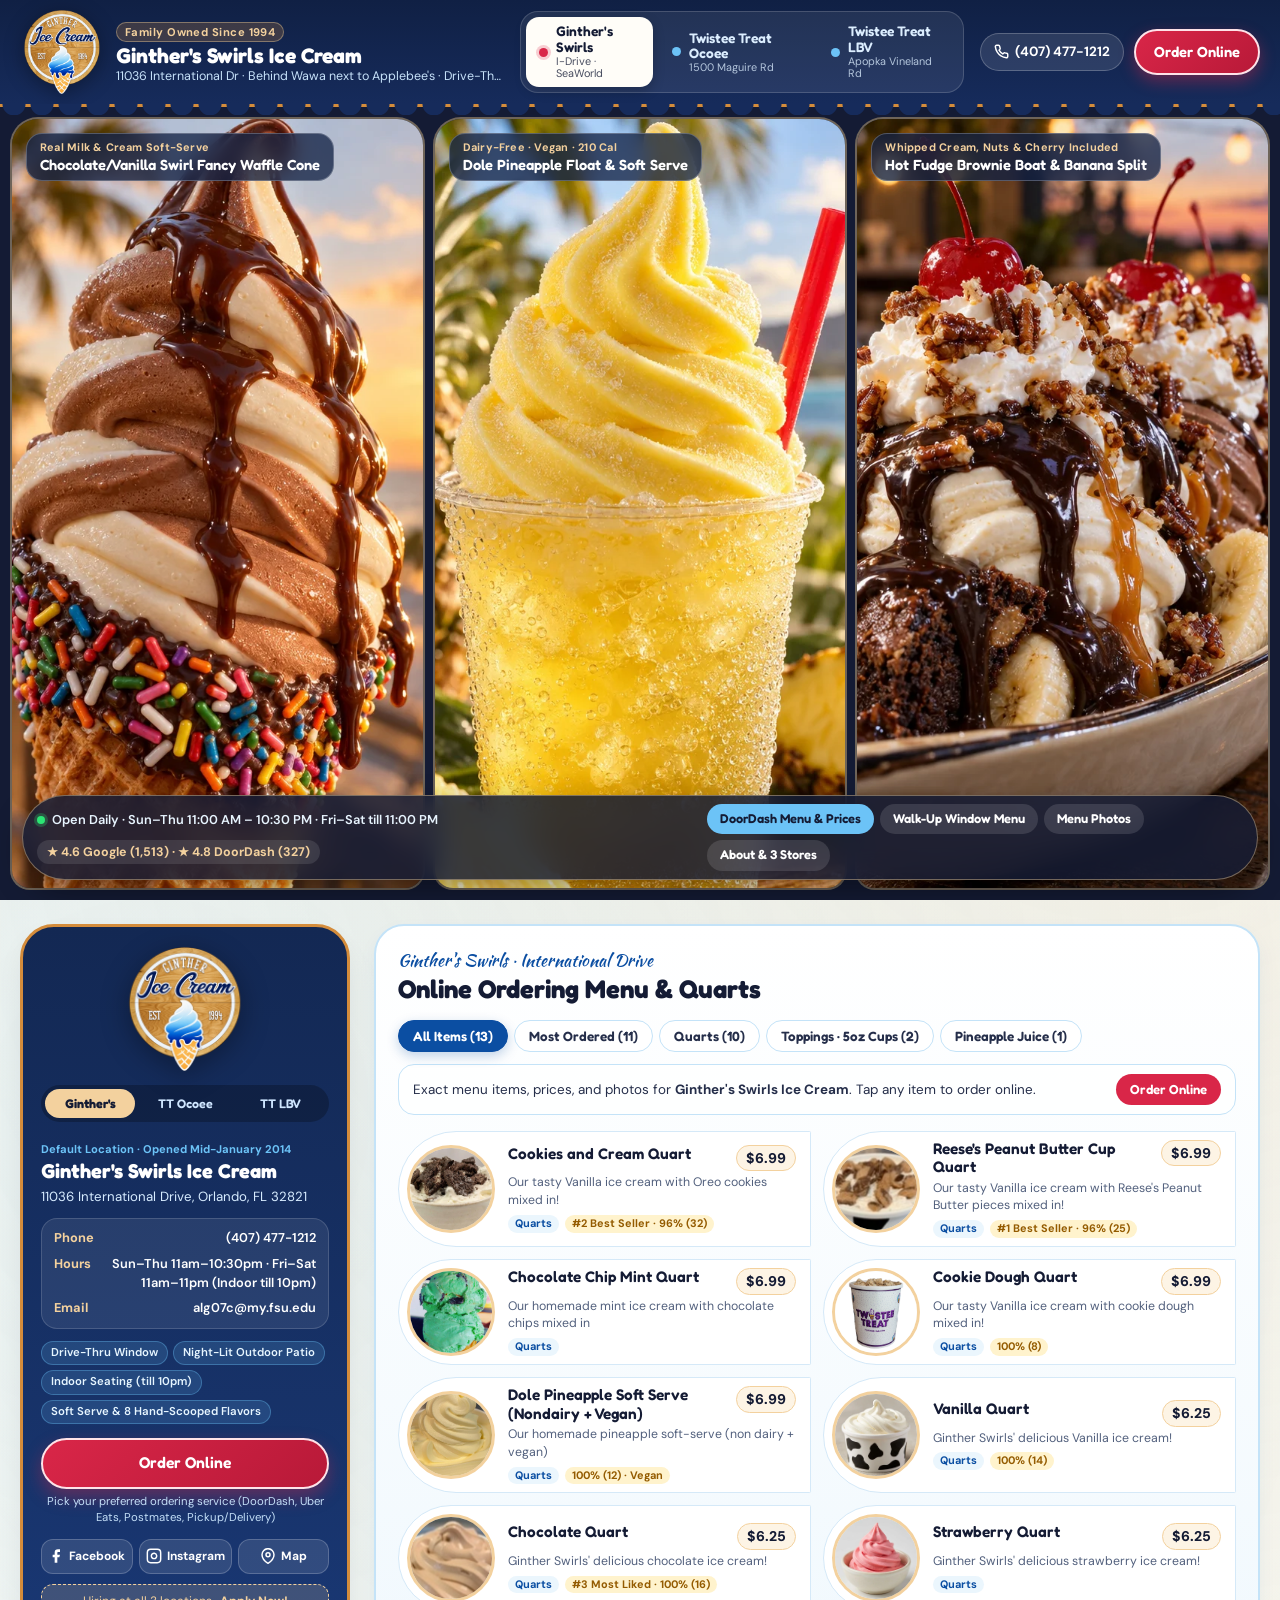
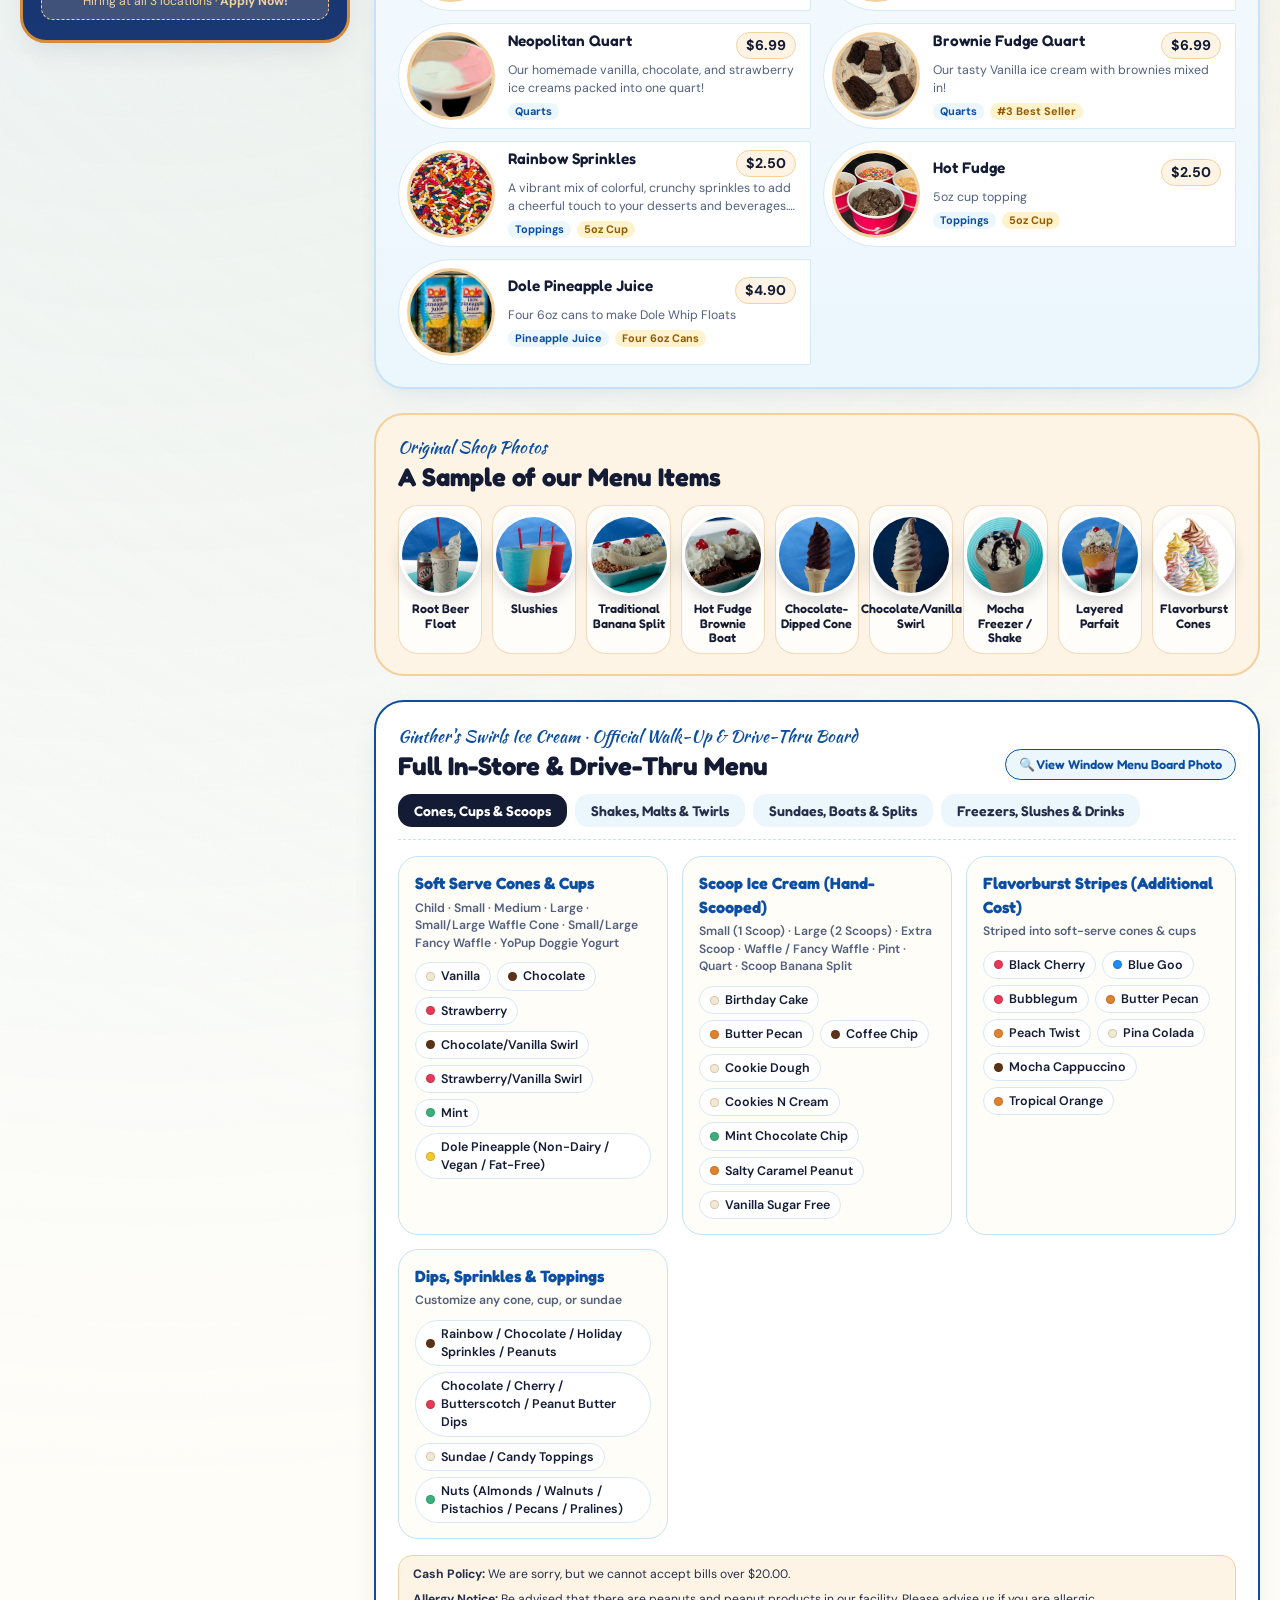
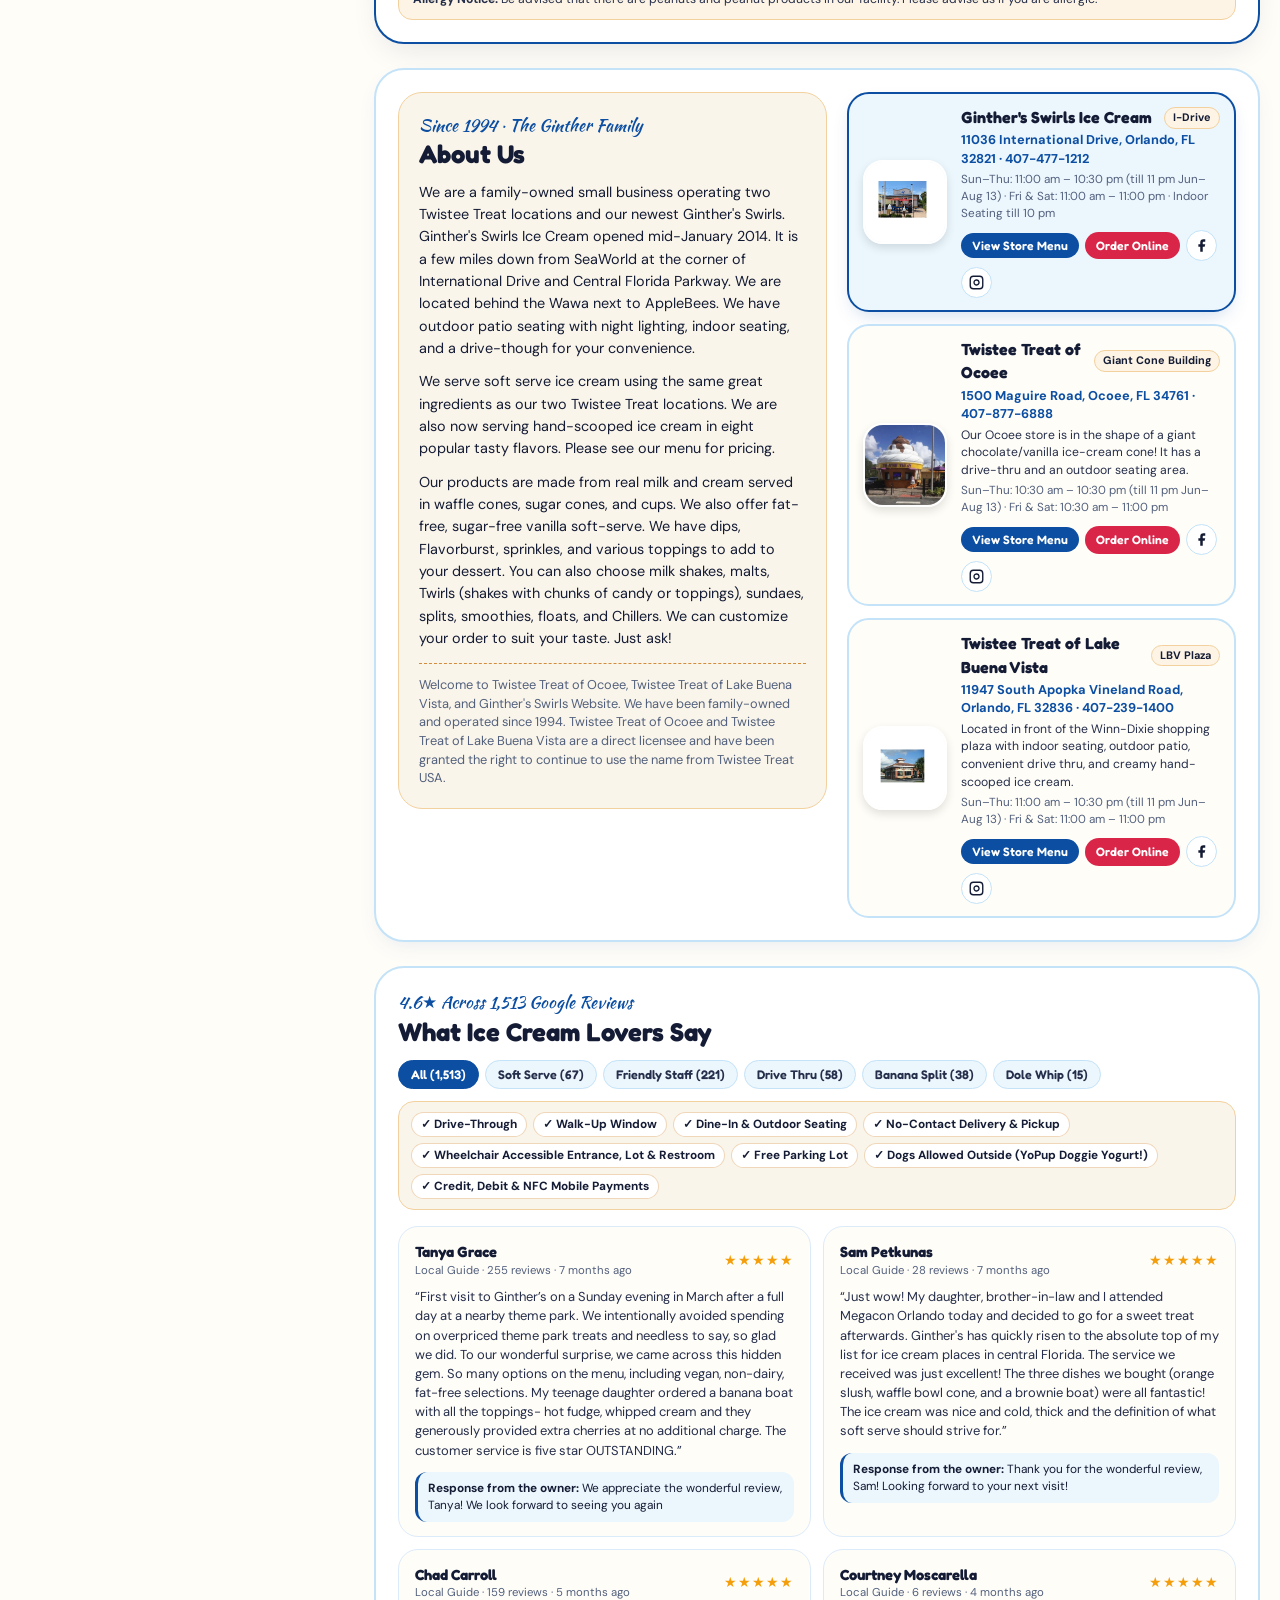
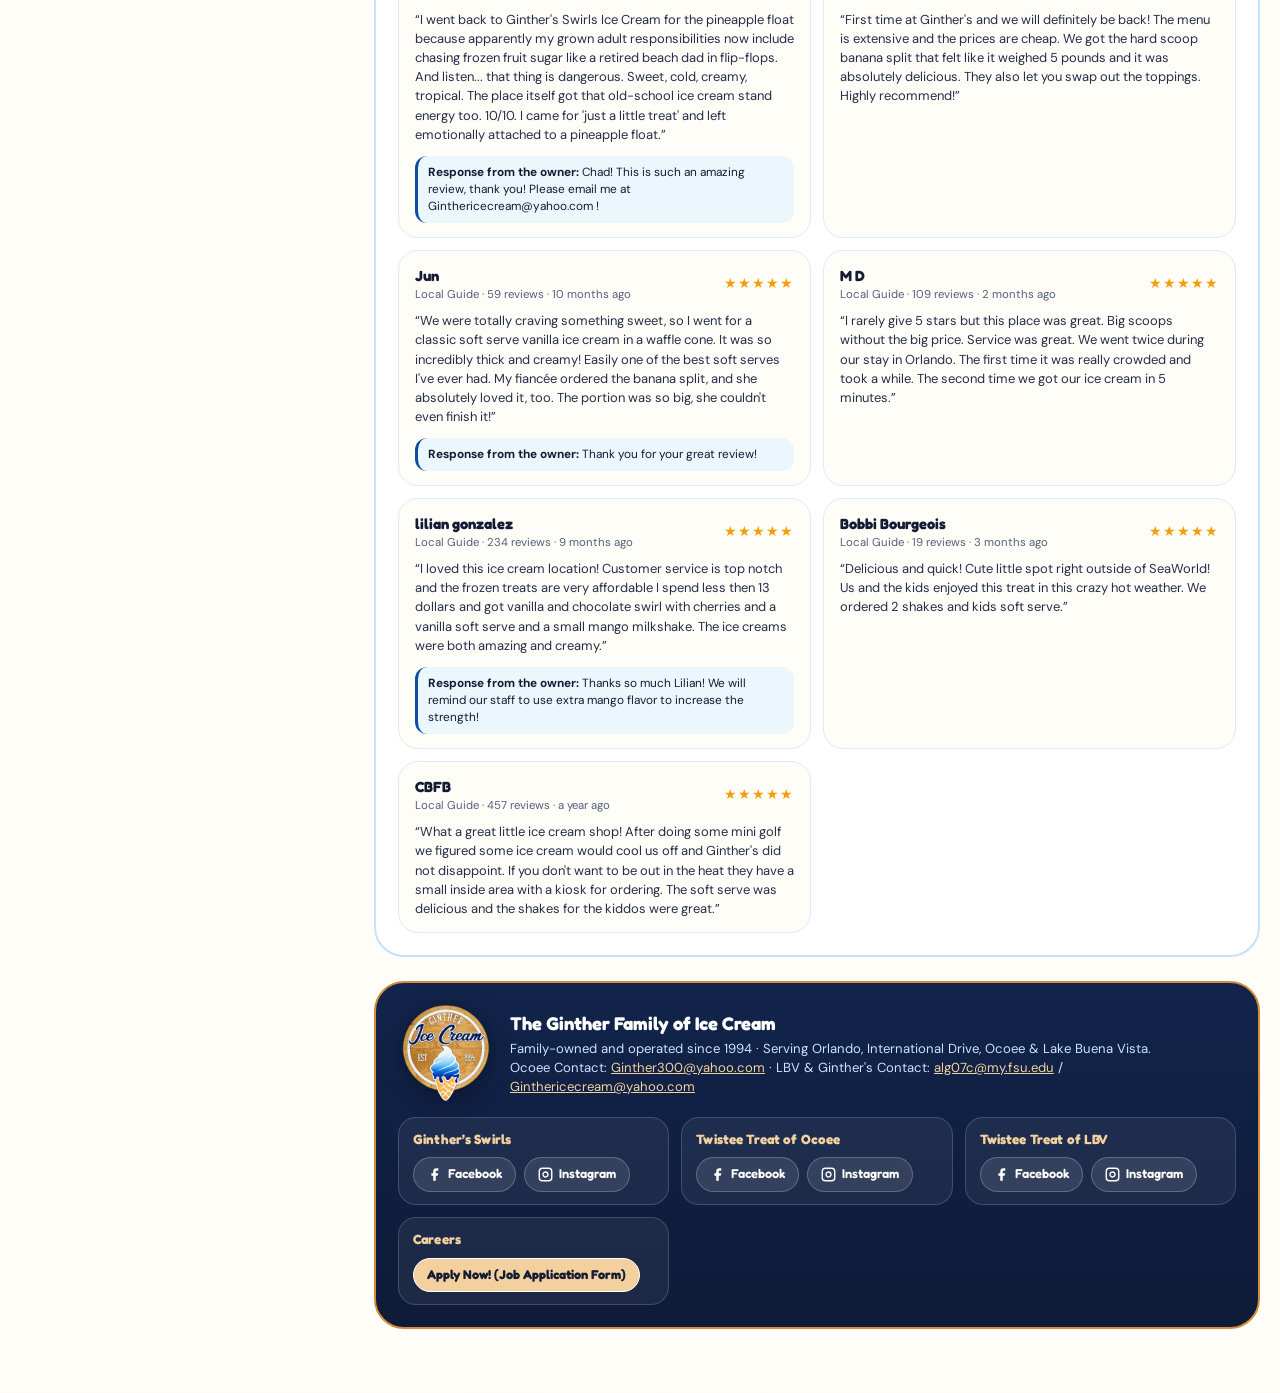
==== commit 9f124181: "feat: enlarge logos, simplify Order Online labels, update store cards, group footer socials, and fix" ====
--- a/index.html
+++ b/index.html
@@ -36,8 +36,8 @@
             src="assets/images/logo/ginthers-logo.webp"
             alt="Ginther Ice Cream Est. 1994 circular wooden badge logo"
             class="brand-logo-img"
-            width="64"
-            height="64"
+            width="84"
+            height="84"
             fetchpriority="high"
           />
           <div class="brand-titles">
@@ -177,26 +177,16 @@
     <!-- LEFT STICKY DRIVE-THRU & PARLOR TOTEM -->
     <aside class="parlor-totem" aria-label="Active Store Information and Ordering Totem">
       <div class="totem-card">
-        <!-- Circular Wood Sign Emblem + Active Store Porthole -->
+        <!-- Circular Wood Sign Emblem -->
         <div class="totem-emblem-row">
           <img
             src="assets/images/logo/ginthers-logo.webp"
             alt="Ginther Ice Cream Est. 1994"
             class="totem-logo"
-            width="84"
-            height="84"
+            width="124"
+            height="124"
             loading="lazy"
           />
-          <div class="totem-store-porthole">
-            <img
-              src="assets/images/site_originals/twisteetreat/ginthers_swirls_daytime_pic.webp"
-              alt="Ginther's Swirls storefront"
-              id="totemStorePhoto"
-              width="84"
-              height="84"
-              loading="lazy"
-            />
-          </div>
         </div>
 
         <!-- Store Switcher Tabs Inside Totem -->
@@ -242,7 +232,7 @@
             class="totem-order-btn"
             id="totemOrderBtn"
           >
-            <span id="totemOrderBtnText">Order Online (Pick Service)</span>
+            <span id="totemOrderBtnText">Order Online</span>
           </a>
           <p class="totem-order-hint" id="totemOrderHint">Choose your preferred delivery or pickup service on Google</p>
 
@@ -271,7 +261,7 @@
               <span>Instagram</span>
             </a>
             <a
-              href="https://www.google.com/maps/place/Ginther's+Swirls+Ice+Cream/@28.4051444,-81.4567778,18z"
+              href="https://www.google.com/maps/search/?api=1&amp;query=Ginther%27s+Swirls+Ice+Cream+11036+International+Dr+Orlando+FL+32821"
               target="_blank"
               rel="noopener noreferrer"
               class="totem-social-btn"
@@ -327,7 +317,7 @@
             class="cabinet-order-pill"
             id="cabinetOrderLink"
           >
-            Order Online Now
+            Order Online
           </a>
         </div>
 
@@ -347,7 +337,6 @@
             <span class="parlor-script-tag">Original Shop Photos</span>
             <h2 class="cabinet-heading" id="sampleTrayHeading">A Sample of our Menu Items</h2>
           </div>
-          <span class="tray-scroll-hint">Tap any treat to view close-up</span>
         </div>
 
         <!-- Horizontal Parlor Medallion Flight (Compact height so no single image ever hogs the screen) -->
@@ -477,10 +466,9 @@
           <!-- Right Column: 3 Family Stores Interactive Switcher Cards with Original Storefront Photos -->
           <div class="three-stores-stack" aria-label="Our 3 Orlando &amp; Ocoee Locations">
             <!-- Card 1: Ginther's Swirls -->
-            <article class="store-directory-card is-selected" data-store-card="ginthers">
+            <article class="store-directory-card is-selected" data-store-card="ginthers" role="button" tabindex="0" aria-label="Switch to Ginther's Swirls Ice Cream">
               <div class="store-card-thumb-wrap">
                 <img src="assets/images/site_originals/twisteetreat/ginthers_swirls_daytime_pic.webp" alt="Ginther's Swirls Ice Cream building with patio umbrellas and soft-serve cone statues" class="store-card-thumb" width="96" height="96" loading="lazy" />
-                <img src="assets/images/site_originals/ginthers/header_1397759894.webp" alt="Ginther's Swirls neon sign at night" class="store-card-thumb-secondary" width="48" height="48" loading="lazy" />
               </div>
               <div class="store-card-body">
                 <div class="store-card-title-row">
@@ -492,14 +480,18 @@
                 <div class="store-card-links">
                   <button type="button" class="store-view-menu-btn" data-store="ginthers">View Store Menu</button>
                   <a href="https://www.google.com/searchviewer/42?cvd=CLw_EicKJeICIjIgEhkiF9LX29IPEQoNL2cvMTFiYnJrNzEwaBgAOgMI8A0%3D" target="_blank" rel="noopener noreferrer" class="store-direct-order-link">Order Online</a>
-                  <a href="https://www.facebook.com/GinthersSwirls/" target="_blank" rel="noopener noreferrer" class="store-social-mini">FB</a>
-                  <a href="https://instagram.com/ginthersswirls" target="_blank" rel="noopener noreferrer" class="store-social-mini">IG</a>
+                  <a href="https://www.facebook.com/GinthersSwirls/" target="_blank" rel="noopener noreferrer" class="store-social-mini" aria-label="Ginther's Swirls Facebook">
+                    <svg viewBox="0 0 24 24" width="15" height="15" fill="currentColor" aria-hidden="true"><path d="M18 2h-3a5 5 0 0 0-5 5v3H7v4h3v8h4v-8h3l1-4h-4V7a1 1 0 0 1 1-1h3z"/></svg>
+                  </a>
+                  <a href="https://instagram.com/ginthersswirls" target="_blank" rel="noopener noreferrer" class="store-social-mini" aria-label="Ginther's Swirls Instagram">
+                    <svg viewBox="0 0 24 24" width="15" height="15" fill="none" stroke="currentColor" stroke-width="2.2" aria-hidden="true"><rect x="2" y="2" width="20" height="20" rx="5" ry="5"/><path d="M16 11.37A4 4 0 1 1 12.63 8 4 4 0 0 1 16 11.37z"/><line x1="17.5" y1="6.5" x2="17.51" y2="6.5"/></svg>
+                  </a>
                 </div>
               </div>
             </article>
 
             <!-- Card 2: Twistee Treat of Ocoee -->
-            <article class="store-directory-card" data-store-card="ocoee">
+            <article class="store-directory-card" data-store-card="ocoee" role="button" tabindex="0" aria-label="Switch to Twistee Treat of Ocoee">
               <div class="store-card-thumb-wrap">
                 <img src="assets/images/site_originals/twisteetreat/ocoee_store_pic_cropped_031417.webp" alt="Twistee Treat of Ocoee giant ice-cream cone building" class="store-card-thumb" width="96" height="96" loading="lazy" />
               </div>
@@ -514,14 +506,18 @@
                 <div class="store-card-links">
                   <button type="button" class="store-view-menu-btn" data-store="ocoee">View Store Menu</button>
                   <a href="https://www.doordash.com/store/255046/" target="_blank" rel="noopener noreferrer" class="store-direct-order-link">Order Online</a>
-                  <a href="https://www.facebook.com/Twistee-Treat-of-Ocoee-153952792074/" target="_blank" rel="noopener noreferrer" class="store-social-mini">FB</a>
-                  <a href="https://instagram.com/twisteetreatocoee" target="_blank" rel="noopener noreferrer" class="store-social-mini">IG</a>
+                  <a href="https://www.facebook.com/Twistee-Treat-of-Ocoee-153952792074/" target="_blank" rel="noopener noreferrer" class="store-social-mini" aria-label="Twistee Treat of Ocoee Facebook">
+                    <svg viewBox="0 0 24 24" width="15" height="15" fill="currentColor" aria-hidden="true"><path d="M18 2h-3a5 5 0 0 0-5 5v3H7v4h3v8h4v-8h3l1-4h-4V7a1 1 0 0 1 1-1h3z"/></svg>
+                  </a>
+                  <a href="https://instagram.com/twisteetreatocoee" target="_blank" rel="noopener noreferrer" class="store-social-mini" aria-label="Twistee Treat of Ocoee Instagram">
+                    <svg viewBox="0 0 24 24" width="15" height="15" fill="none" stroke="currentColor" stroke-width="2.2" aria-hidden="true"><rect x="2" y="2" width="20" height="20" rx="5" ry="5"/><path d="M16 11.37A4 4 0 1 1 12.63 8 4 4 0 0 1 16 11.37z"/><line x1="17.5" y1="6.5" x2="17.51" y2="6.5"/></svg>
+                  </a>
                 </div>
               </div>
             </article>
 
             <!-- Card 3: Twistee Treat of LBV -->
-            <article class="store-directory-card" data-store-card="lbv">
+            <article class="store-directory-card" data-store-card="lbv" role="button" tabindex="0" aria-label="Switch to Twistee Treat of Lake Buena Vista">
               <div class="store-card-thumb-wrap">
                 <img src="assets/images/site_originals/twisteetreat/lbv_store_pic_0001.webp" alt="Twistee Treat of Lake Buena Vista storefront" class="store-card-thumb" width="96" height="96" loading="lazy" />
               </div>
@@ -536,8 +532,12 @@
                 <div class="store-card-links">
                   <button type="button" class="store-view-menu-btn" data-store="lbv">View Store Menu</button>
                   <a href="https://www.doordash.com/store/474439/" target="_blank" rel="noopener noreferrer" class="store-direct-order-link">Order Online</a>
-                  <a href="https://www.facebook.com/TwisteeLBV/" target="_blank" rel="noopener noreferrer" class="store-social-mini">FB</a>
-                  <a href="https://instagram.com/twisteetreatlbv" target="_blank" rel="noopener noreferrer" class="store-social-mini">IG</a>
+                  <a href="https://www.facebook.com/TwisteeLBV/" target="_blank" rel="noopener noreferrer" class="store-social-mini" aria-label="Twistee Treat of LBV Facebook">
+                    <svg viewBox="0 0 24 24" width="15" height="15" fill="currentColor" aria-hidden="true"><path d="M18 2h-3a5 5 0 0 0-5 5v3H7v4h3v8h4v-8h3l1-4h-4V7a1 1 0 0 1 1-1h3z"/></svg>
+                  </a>
+                  <a href="https://instagram.com/twisteetreatlbv" target="_blank" rel="noopener noreferrer" class="store-social-mini" aria-label="Twistee Treat of LBV Instagram">
+                    <svg viewBox="0 0 24 24" width="15" height="15" fill="none" stroke="currentColor" stroke-width="2.2" aria-hidden="true"><rect x="2" y="2" width="20" height="20" rx="5" ry="5"/><path d="M16 11.37A4 4 0 1 1 12.63 8 4 4 0 0 1 16 11.37z"/><line x1="17.5" y1="6.5" x2="17.51" y2="6.5"/></svg>
+                  </a>
                 </div>
               </div>
             </article>
@@ -589,7 +589,7 @@
       <footer class="parlor-footer" id="contact">
         <div class="footer-top-grid">
           <div class="footer-brand-col">
-            <img src="assets/images/logo/ginthers-logo.webp" alt="Ginther Ice Cream Est. 1994" width="76" height="76" loading="lazy" />
+            <img src="assets/images/logo/ginthers-logo.webp" alt="Ginther Ice Cream Est. 1994" class="footer-logo-img" width="96" height="96" loading="lazy" />
             <div>
               <h3>The Ginther Family of Ice Cream</h3>
               <p>Family-owned and operated since 1994 · Serving Orlando, International Drive, Ocoee &amp; Lake Buena Vista.</p>
@@ -600,29 +600,62 @@
             </div>
           </div>
 
-          <!-- Complete Linktree Social & Application Directory -->
-          <div class="footer-linktree-grid" aria-label="Official Social Links and Job Application">
-            <a href="https://docs.google.com/forms/d/e/1FAIpQLSdhErERU75NkssUfJaZ2NQpuGzI1VYHs2BNJug-Hps2rG1mng/viewform" target="_blank" rel="noopener noreferrer" class="lt-chip is-apply">
-              Apply Now! (Job Application Form)
-            </a>
-            <a href="https://www.facebook.com/GinthersSwirls/" target="_blank" rel="noopener noreferrer" class="lt-chip">
-              Ginther’s Swirls Facebook
-            </a>
-            <a href="https://instagram.com/ginthersswirls" target="_blank" rel="noopener noreferrer" class="lt-chip">
-              Ginther’s Swirls Instagram
-            </a>
-            <a href="https://www.facebook.com/Twistee-Treat-of-Ocoee-153952792074/" target="_blank" rel="noopener noreferrer" class="lt-chip">
-              Twistee Treat of Ocoee Facebook
-            </a>
-            <a href="https://instagram.com/twisteetreatocoee" target="_blank" rel="noopener noreferrer" class="lt-chip">
-              Twistee Treat of Ocoee Instagram
-            </a>
-            <a href="https://www.facebook.com/TwisteeLBV/" target="_blank" rel="noopener noreferrer" class="lt-chip">
-              Twistee Treat LBV Facebook
-            </a>
-            <a href="https://instagram.com/twisteetreatlbv" target="_blank" rel="noopener noreferrer" class="lt-chip">
-              Twistee Treat of LBV Instagram
-            </a>
+          <!-- Grouped Store Socials (Ginther's, Twistee Treat Ocoee, Twistee Treat LBV) + Job Application -->
+          <div class="footer-social-groups" aria-label="Official Social Links by Store and Job Application">
+            <!-- Group 1: Ginther's Swirls -->
+            <div class="footer-store-group">
+              <span class="footer-group-label">Ginther’s Swirls</span>
+              <div class="footer-group-links">
+                <a href="https://www.facebook.com/GinthersSwirls/" target="_blank" rel="noopener noreferrer" class="lt-chip">
+                  <svg viewBox="0 0 24 24" width="15" height="15" fill="currentColor" aria-hidden="true"><path d="M18 2h-3a5 5 0 0 0-5 5v3H7v4h3v8h4v-8h3l1-4h-4V7a1 1 0 0 1 1-1h3z"/></svg>
+                  <span>Facebook</span>
+                </a>
+                <a href="https://instagram.com/ginthersswirls" target="_blank" rel="noopener noreferrer" class="lt-chip">
+                  <svg viewBox="0 0 24 24" width="15" height="15" fill="none" stroke="currentColor" stroke-width="2.2" aria-hidden="true"><rect x="2" y="2" width="20" height="20" rx="5" ry="5"/><path d="M16 11.37A4 4 0 1 1 12.63 8 4 4 0 0 1 16 11.37z"/><line x1="17.5" y1="6.5" x2="17.51" y2="6.5"/></svg>
+                  <span>Instagram</span>
+                </a>
+              </div>
+            </div>
+
+            <!-- Group 2: Twistee Treat of Ocoee -->
+            <div class="footer-store-group">
+              <span class="footer-group-label">Twistee Treat of Ocoee</span>
+              <div class="footer-group-links">
+                <a href="https://www.facebook.com/Twistee-Treat-of-Ocoee-153952792074/" target="_blank" rel="noopener noreferrer" class="lt-chip">
+                  <svg viewBox="0 0 24 24" width="15" height="15" fill="currentColor" aria-hidden="true"><path d="M18 2h-3a5 5 0 0 0-5 5v3H7v4h3v8h4v-8h3l1-4h-4V7a1 1 0 0 1 1-1h3z"/></svg>
+                  <span>Facebook</span>
+                </a>
+                <a href="https://instagram.com/twisteetreatocoee" target="_blank" rel="noopener noreferrer" class="lt-chip">
+                  <svg viewBox="0 0 24 24" width="15" height="15" fill="none" stroke="currentColor" stroke-width="2.2" aria-hidden="true"><rect x="2" y="2" width="20" height="20" rx="5" ry="5"/><path d="M16 11.37A4 4 0 1 1 12.63 8 4 4 0 0 1 16 11.37z"/><line x1="17.5" y1="6.5" x2="17.51" y2="6.5"/></svg>
+                  <span>Instagram</span>
+                </a>
+              </div>
+            </div>
+
+            <!-- Group 3: Twistee Treat of LBV -->
+            <div class="footer-store-group">
+              <span class="footer-group-label">Twistee Treat of LBV</span>
+              <div class="footer-group-links">
+                <a href="https://www.facebook.com/TwisteeLBV/" target="_blank" rel="noopener noreferrer" class="lt-chip">
+                  <svg viewBox="0 0 24 24" width="15" height="15" fill="currentColor" aria-hidden="true"><path d="M18 2h-3a5 5 0 0 0-5 5v3H7v4h3v8h4v-8h3l1-4h-4V7a1 1 0 0 1 1-1h3z"/></svg>
+                  <span>Facebook</span>
+                </a>
+                <a href="https://instagram.com/twisteetreatlbv" target="_blank" rel="noopener noreferrer" class="lt-chip">
+                  <svg viewBox="0 0 24 24" width="15" height="15" fill="none" stroke="currentColor" stroke-width="2.2" aria-hidden="true"><rect x="2" y="2" width="20" height="20" rx="5" ry="5"/><path d="M16 11.37A4 4 0 1 1 12.63 8 4 4 0 0 1 16 11.37z"/><line x1="17.5" y1="6.5" x2="17.51" y2="6.5"/></svg>
+                  <span>Instagram</span>
+                </a>
+              </div>
+            </div>
+
+            <!-- Job Application Form -->
+            <div class="footer-store-group footer-apply-group">
+              <span class="footer-group-label">Careers</span>
+              <div class="footer-group-links">
+                <a href="https://docs.google.com/forms/d/e/1FAIpQLSdhErERU75NkssUfJaZ2NQpuGzI1VYHs2BNJug-Hps2rG1mng/viewform" target="_blank" rel="noopener noreferrer" class="lt-chip is-apply">
+                  Apply Now! (Job Application Form)
+                </a>
+              </div>
+            </div>
           </div>
         </div>
       </footer>
@@ -654,7 +687,7 @@
       class="m-dock-order"
       id="mobileDockOrder"
     >
-      Order
+      Order Online
     </a>
   </nav>
 
--- a/styles.css
+++ b/styles.css
@@ -49,6 +49,9 @@
   color: var(--fudge-navy);
   font-family: var(--font-sans);
   -webkit-font-smoothing: antialiased;
+  width: 100%;
+  max-width: 100%;
+  overflow-x: hidden;
 }
 
 body {
@@ -58,6 +61,8 @@
     var(--vanilla-cream);
   color: var(--fudge-navy);
   line-height: 1.45;
+  width: 100%;
+  max-width: 100%;
   overflow-x: hidden;
 }
 
@@ -120,8 +125,8 @@
 }
 
 .brand-logo-img {
-  width: 62px;
-  height: 62px;
+  width: 84px;
+  height: 84px;
   object-fit: contain;
   flex-shrink: 0;
   filter: drop-shadow(0 4px 10px rgba(0, 0, 0, 0.35));
@@ -133,7 +138,9 @@
 }
 
 .brand-titles {
+  flex: 1;
   min-width: 0;
+  overflow: hidden;
 }
 
 .brand-est-pill {
@@ -486,31 +493,14 @@
   display: flex;
   align-items: center;
   justify-content: center;
-  gap: 14px;
   margin-bottom: 14px;
 }
 
 .totem-logo {
-  width: 82px;
-  height: 82px;
+  width: 124px;
+  height: 124px;
   object-fit: contain;
-  filter: drop-shadow(0 4px 10px rgba(0, 0, 0, 0.3));
-}
-
-.totem-store-porthole {
-  width: 82px;
-  height: 82px;
-  border-radius: 50%;
-  overflow: hidden;
-  border: 3px solid var(--waffle-crust);
-  box-shadow: 0 4px 12px rgba(0, 0, 0, 0.28);
-  flex-shrink: 0;
-}
-
-.totem-store-porthole img {
-  width: 100%;
-  height: 100%;
-  object-fit: cover;
+  filter: drop-shadow(0 6px 14px rgba(0, 0, 0, 0.35));
 }
 
 .totem-store-tabs {
@@ -1184,7 +1174,14 @@
   border-radius: 22px;
   background: var(--vanilla-cream);
   border: 2px solid var(--frost-border);
-  transition: border-color 0.2s ease, box-shadow 0.2s ease;
+  cursor: pointer;
+  transition: border-color 0.2s ease, box-shadow 0.2s ease, transform 0.18s ease, background 0.2s ease;
+}
+
+.store-directory-card:hover {
+  border-color: var(--swirl-cobalt);
+  transform: translateY(-2px);
+  box-shadow: 0 8px 18px -8px rgba(11, 78, 162, 0.22);
 }
 
 .store-directory-card.is-selected {
@@ -1301,13 +1298,23 @@
 }
 
 .store-social-mini {
-  font-size: 0.72rem;
-  font-weight: 800;
-  padding: 4px 8px;
-  border-radius: 8px;
+  width: 31px;
+  height: 31px;
+  display: inline-flex;
+  align-items: center;
+  justify-content: center;
+  border-radius: 50%;
   background: #FFFFFF;
-  border: 1px solid var(--frost-border);
+  border: 1.5px solid var(--frost-border);
   color: var(--fudge-navy);
+  transition: background 0.18s ease, color 0.18s ease, border-color 0.18s ease, transform 0.15s ease;
+}
+
+.store-social-mini:hover {
+  background: var(--swirl-cobalt);
+  color: #FFFFFF;
+  border-color: var(--swirl-cobalt);
+  transform: translateY(-1px);
 }
 
 /* ============================================================================
@@ -1452,7 +1459,15 @@
 .footer-brand-col {
   display: flex;
   align-items: center;
-  gap: 14px;
+  gap: 16px;
+}
+
+.footer-logo-img {
+  width: 96px;
+  height: 96px;
+  object-fit: contain;
+  flex-shrink: 0;
+  filter: drop-shadow(0 4px 12px rgba(0, 0, 0, 0.35));
 }
 
 .footer-brand-col h3 {
@@ -1471,17 +1486,44 @@
   text-decoration: underline;
 }
 
-.footer-linktree-grid {
+.footer-social-groups {
+  display: grid;
+  grid-template-columns: repeat(auto-fit, minmax(220px, 1fr));
+  gap: 12px;
+}
+
+.footer-store-group {
+  background: rgba(255, 255, 255, 0.06);
+  border: 1px solid rgba(255, 255, 255, 0.16);
+  border-radius: 18px;
+  padding: 12px 14px;
+  display: flex;
+  flex-direction: column;
+  gap: 8px;
+}
+
+.footer-group-label {
+  font-family: var(--font-display);
+  font-size: 0.84rem;
+  font-weight: 700;
+  color: var(--waffle-crust);
+  letter-spacing: 0.01em;
+}
+
+.footer-group-links {
   display: flex;
   flex-wrap: wrap;
   gap: 8px;
 }
 
 .lt-chip {
+  display: inline-flex;
+  align-items: center;
+  gap: 6px;
   font-family: var(--font-display);
   font-size: 0.8rem;
   font-weight: 600;
-  padding: 8px 14px;
+  padding: 7px 13px;
   border-radius: var(--radius-pill);
   background: rgba(255, 255, 255, 0.1);
   border: 1px solid rgba(255, 255, 255, 0.22);
@@ -1570,15 +1612,17 @@
   }
 
   .parlor-workspace {
-    grid-template-columns: 1fr;
+    grid-template-columns: minmax(0, 1fr);
   }
 
   .parlor-totem {
     position: static;
+    min-width: 0;
+    max-width: 100%;
   }
 
   .about-split-layout {
-    grid-template-columns: 1fr;
+    grid-template-columns: minmax(0, 1fr);
   }
 }
 
@@ -1590,22 +1634,25 @@
   .parlor-first-view {
     height: clamp(540px, 100svh, 844px);
     max-height: 844px;
+    width: 100%;
+    max-width: 100%;
   }
 
   .awning-inner {
     padding: 8px 10px;
     gap: 6px;
     width: 100%;
-    max-width: 100vw;
+    max-width: 100%;
   }
 
   .brand-lockup {
     width: 100%;
+    max-width: 100%;
   }
 
   .brand-logo-img {
-    width: 44px;
-    height: 44px;
+    width: 58px;
+    height: 58px;
   }
 
   .brand-main-heading {
@@ -1614,6 +1661,10 @@
 
   .brand-sub-location {
     font-size: 0.68rem;
+    white-space: normal;
+    display: -webkit-box;
+    -webkit-line-clamp: 1;
+    -webkit-box-orient: vertical;
   }
 
   .store-switcher-pillbox {
@@ -1713,10 +1764,9 @@
     border-radius: 24px;
   }
 
-  .totem-logo,
-  .totem-store-porthole {
-    width: 64px;
-    height: 64px;
+  .totem-logo {
+    width: 96px;
+    height: 96px;
   }
 
   .cabinet-section,
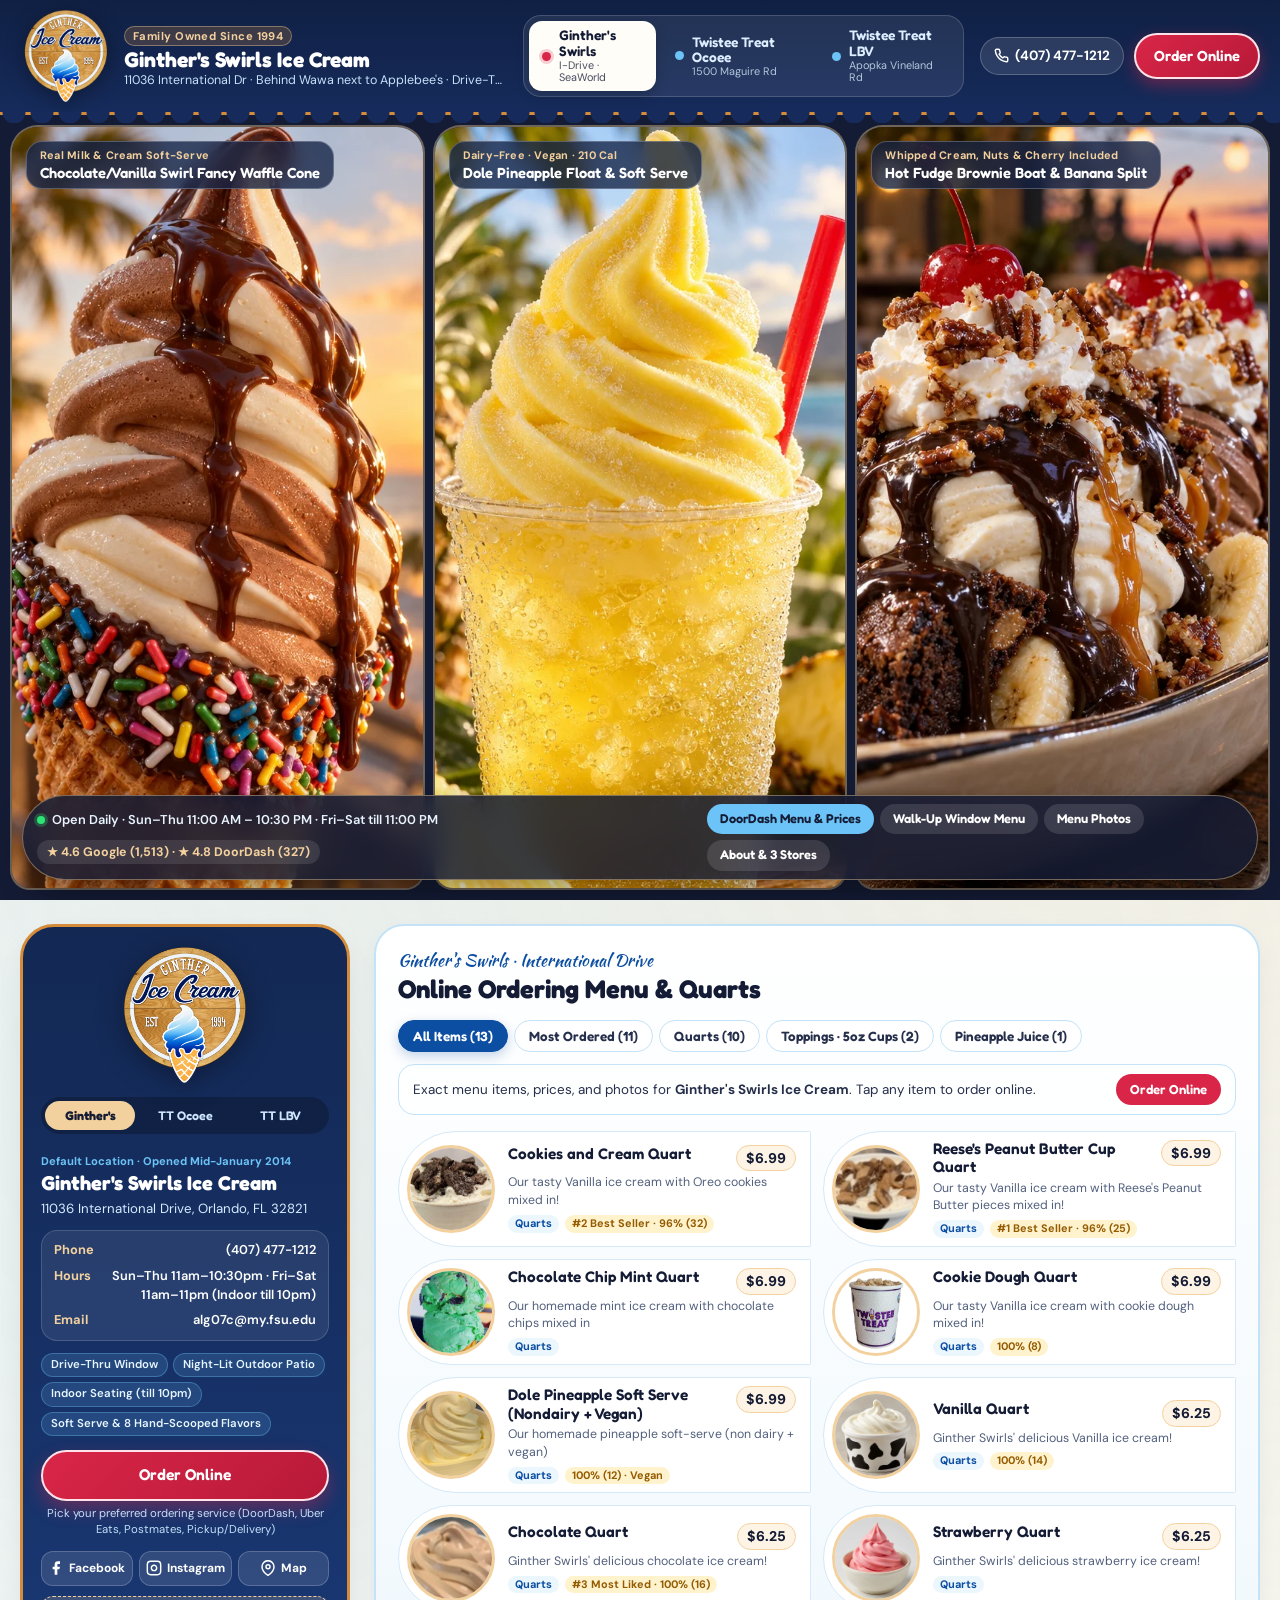
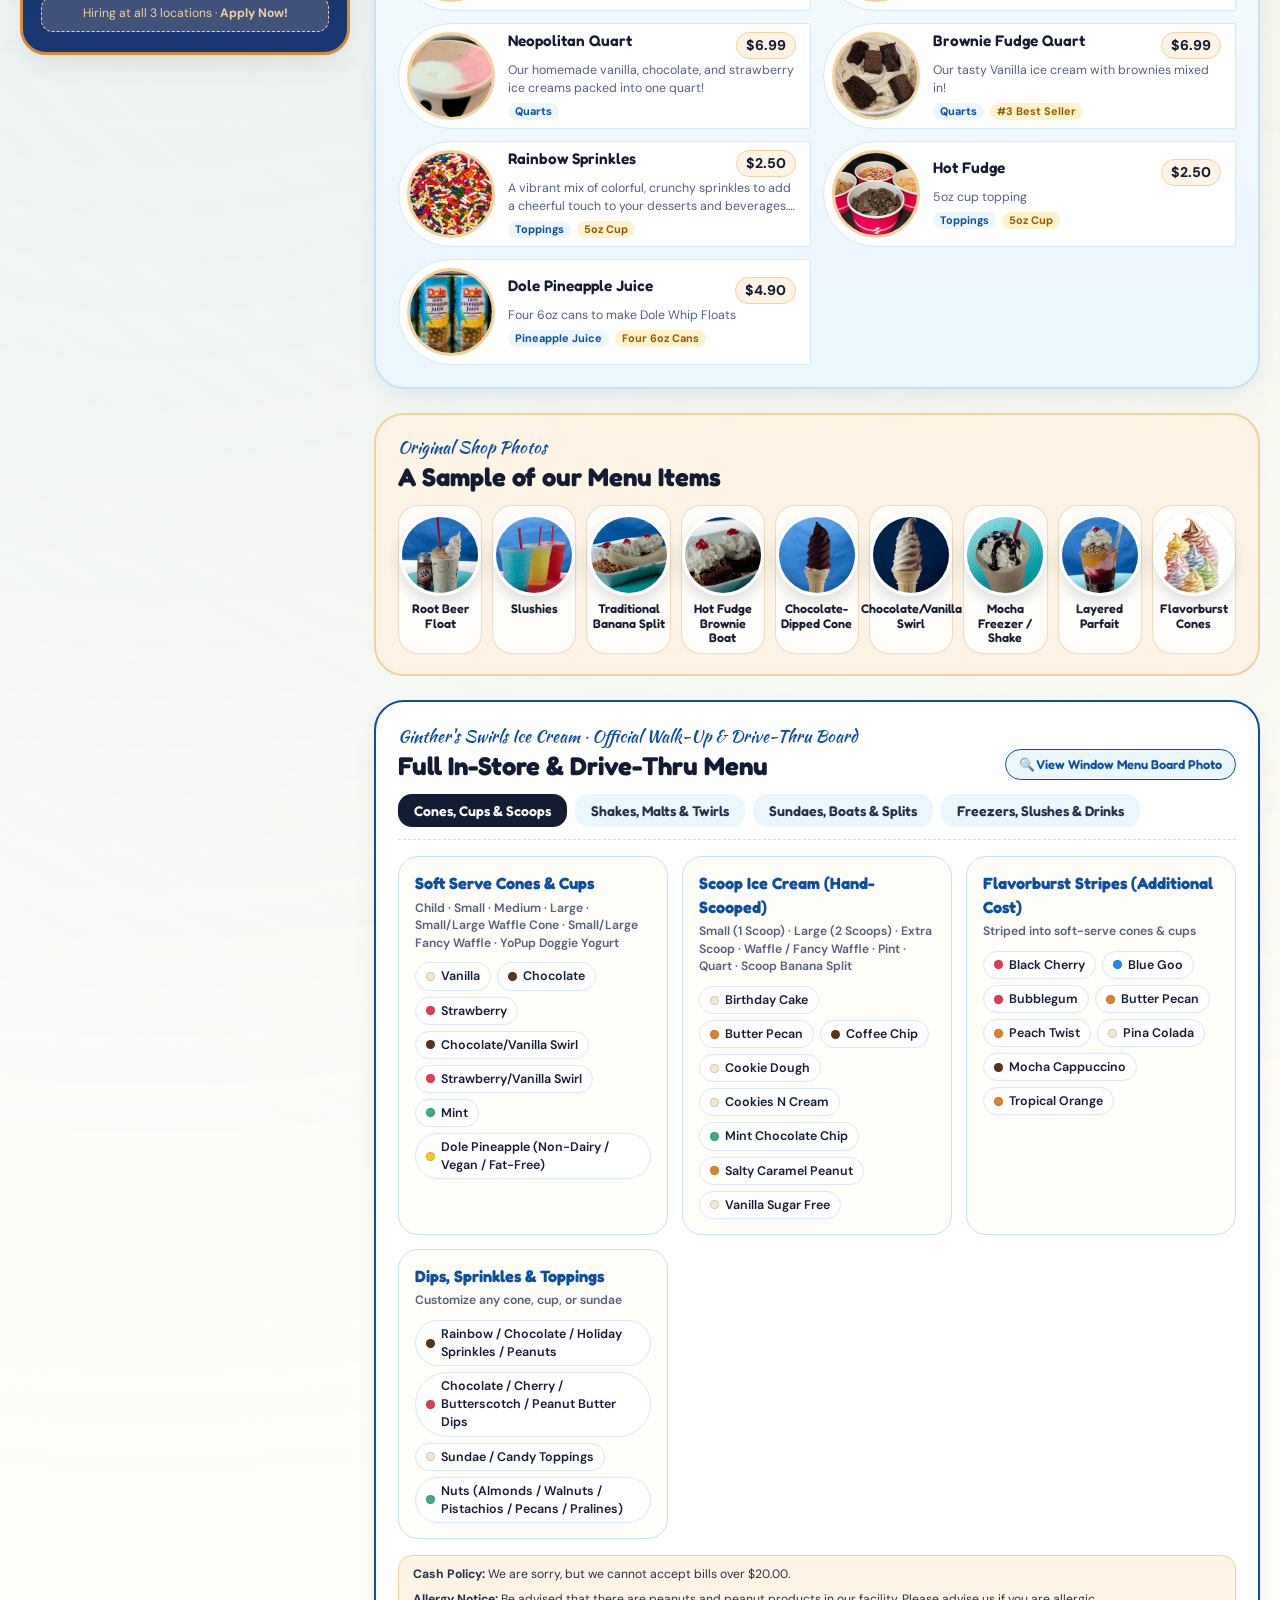
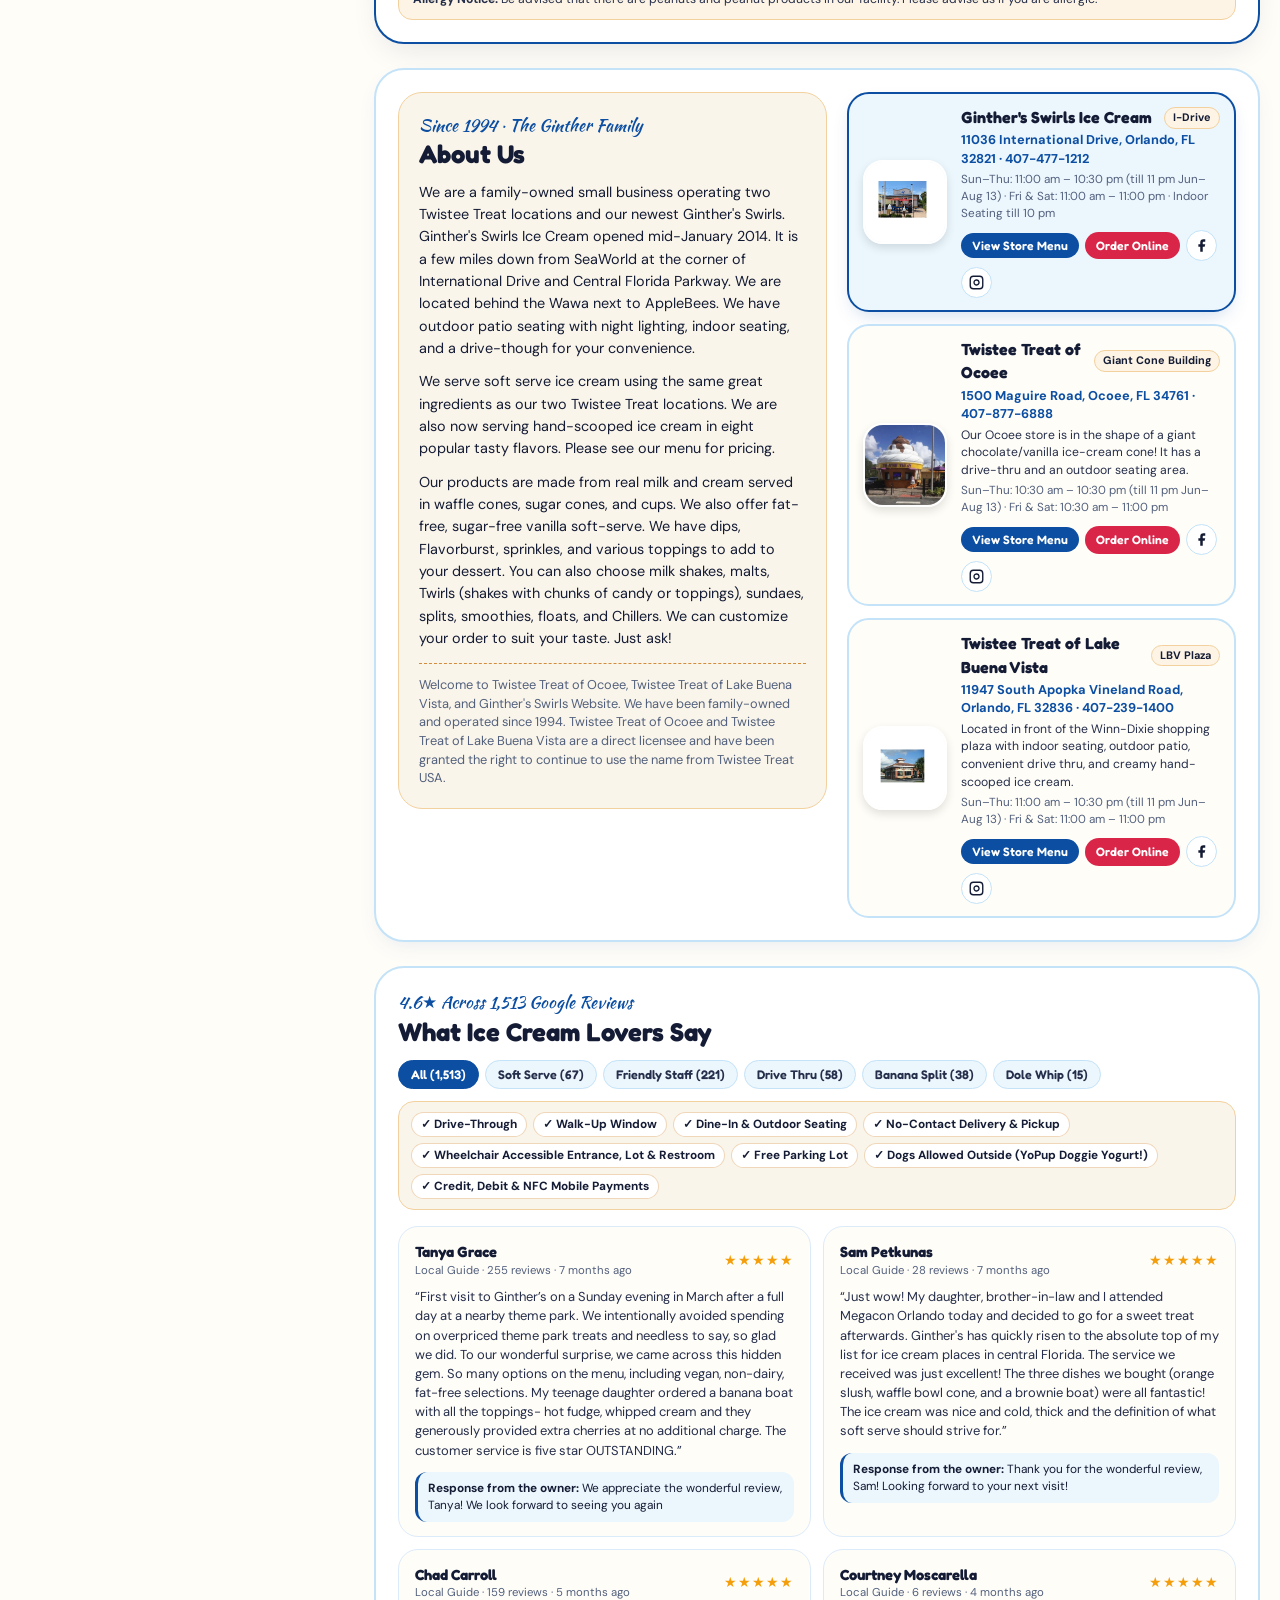
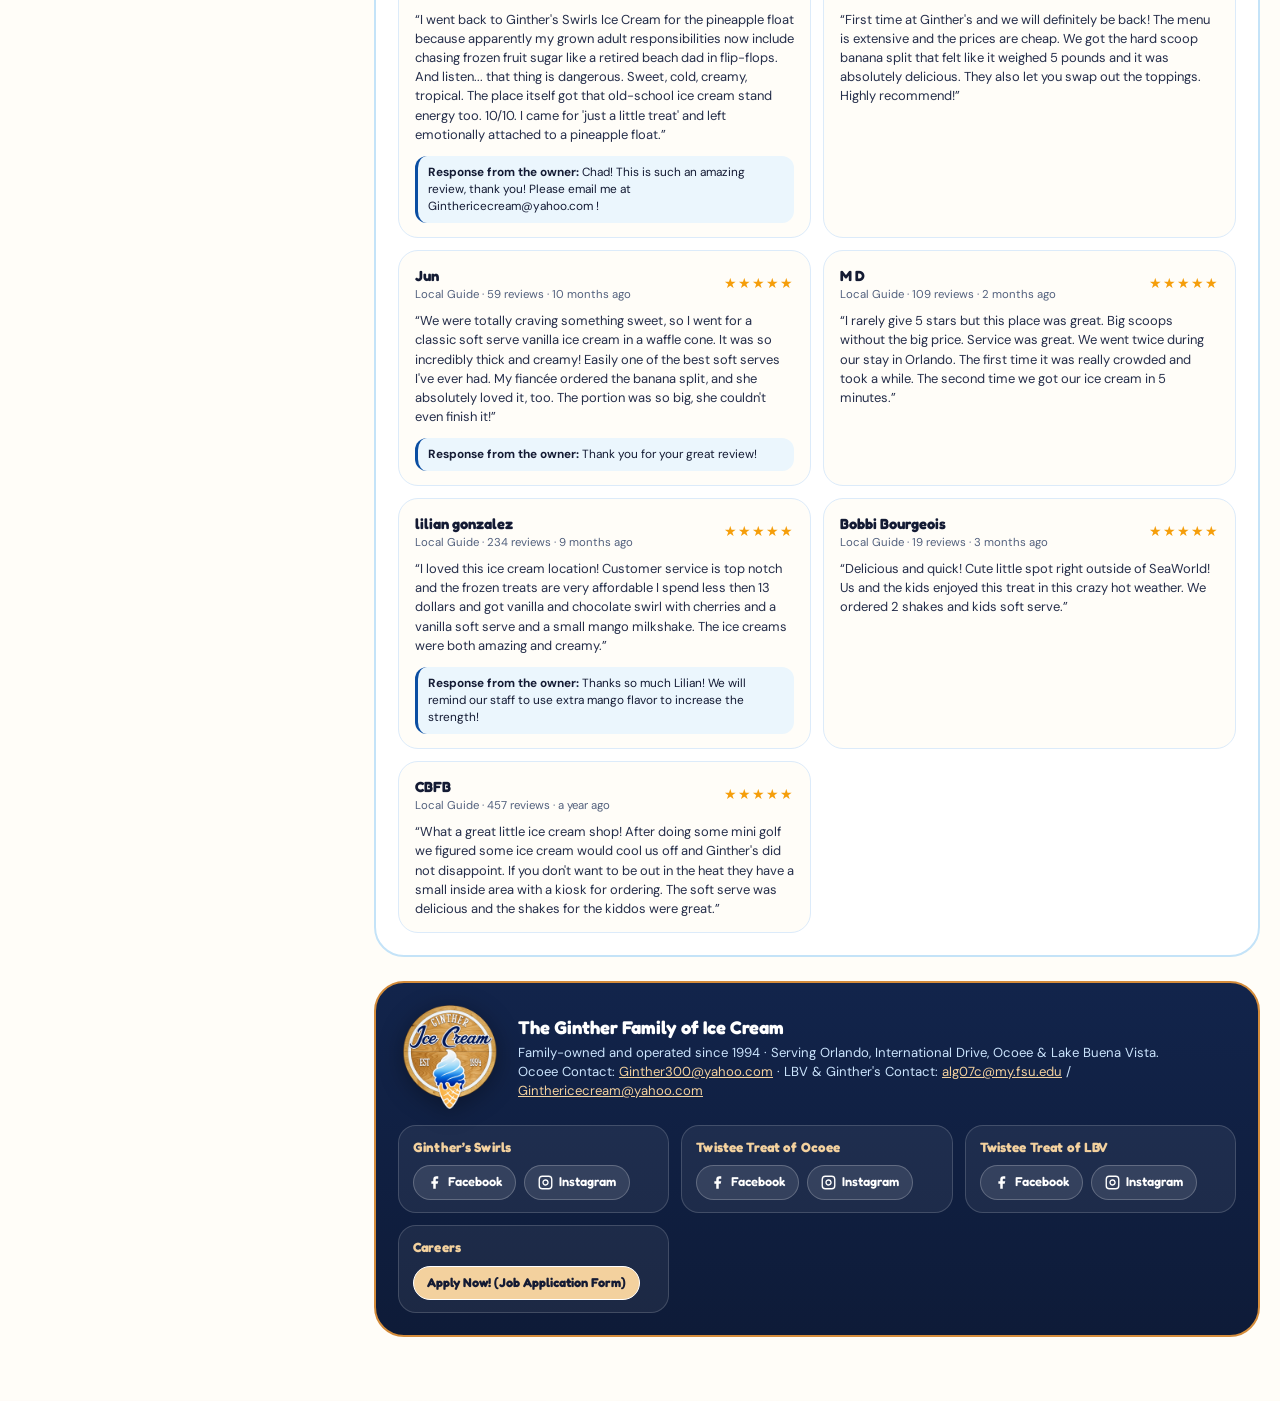
==== commit 91094565: "chore: bust Cloudflare CSS/JS cache and enlarge logo sizes" ====
--- a/index.html
+++ b/index.html
@@ -18,7 +18,7 @@
   <link rel="preconnect" href="https://fonts.gstatic.com" crossorigin />
   <link href="https://fonts.googleapis.com/css2?family=DM+Sans:ital,opsz,wght@0,9..40,400..800;1,9..40,400..700&family=Fredoka:wght@500;600;700&family=Kaushan+Script&display=swap" rel="stylesheet" />
 
-  <link rel="stylesheet" href="styles.css" />
+  <link rel="stylesheet" href="styles.css?v=2" />
 </head>
 <body data-active-store="ginthers">
 
@@ -308,7 +308,7 @@
         <!-- Store-specific DoorDash status banner -->
         <div class="cabinet-subbar">
           <p class="cabinet-subbar-copy" id="cabinetSubbarCopy">
-            Exact menu items, prices, and photos for <strong>Ginther's Swirls</strong> (`store/208167`). Tap any item to order online.
+            Exact menu items, prices, and photos for <strong>Ginther's Swirls Ice Cream</strong>. Tap any item to order online.
           </p>
           <a
             href="https://www.google.com/searchviewer/42?cvd=CLw_EicKJeICIjIgEhkiF9LX29IPEQoNL2cvMTFiYnJrNzEwaBgAOgMI8A0%3D"
@@ -702,6 +702,6 @@
     </div>
   </dialog>
 
-  <script src="app.js" defer></script>
+  <script src="app.js?v=2" defer></script>
 </body>
 </html>
--- a/styles.css
+++ b/styles.css
@@ -125,8 +125,8 @@
 }
 
 .brand-logo-img {
-  width: 84px;
-  height: 84px;
+  width: 92px;
+  height: 92px;
   object-fit: contain;
   flex-shrink: 0;
   filter: drop-shadow(0 4px 10px rgba(0, 0, 0, 0.35));
@@ -497,8 +497,8 @@
 }
 
 .totem-logo {
-  width: 124px;
-  height: 124px;
+  width: 136px;
+  height: 136px;
   object-fit: contain;
   filter: drop-shadow(0 6px 14px rgba(0, 0, 0, 0.35));
 }
@@ -1463,8 +1463,8 @@
 }
 
 .footer-logo-img {
-  width: 96px;
-  height: 96px;
+  width: 104px;
+  height: 104px;
   object-fit: contain;
   flex-shrink: 0;
   filter: drop-shadow(0 4px 12px rgba(0, 0, 0, 0.35));
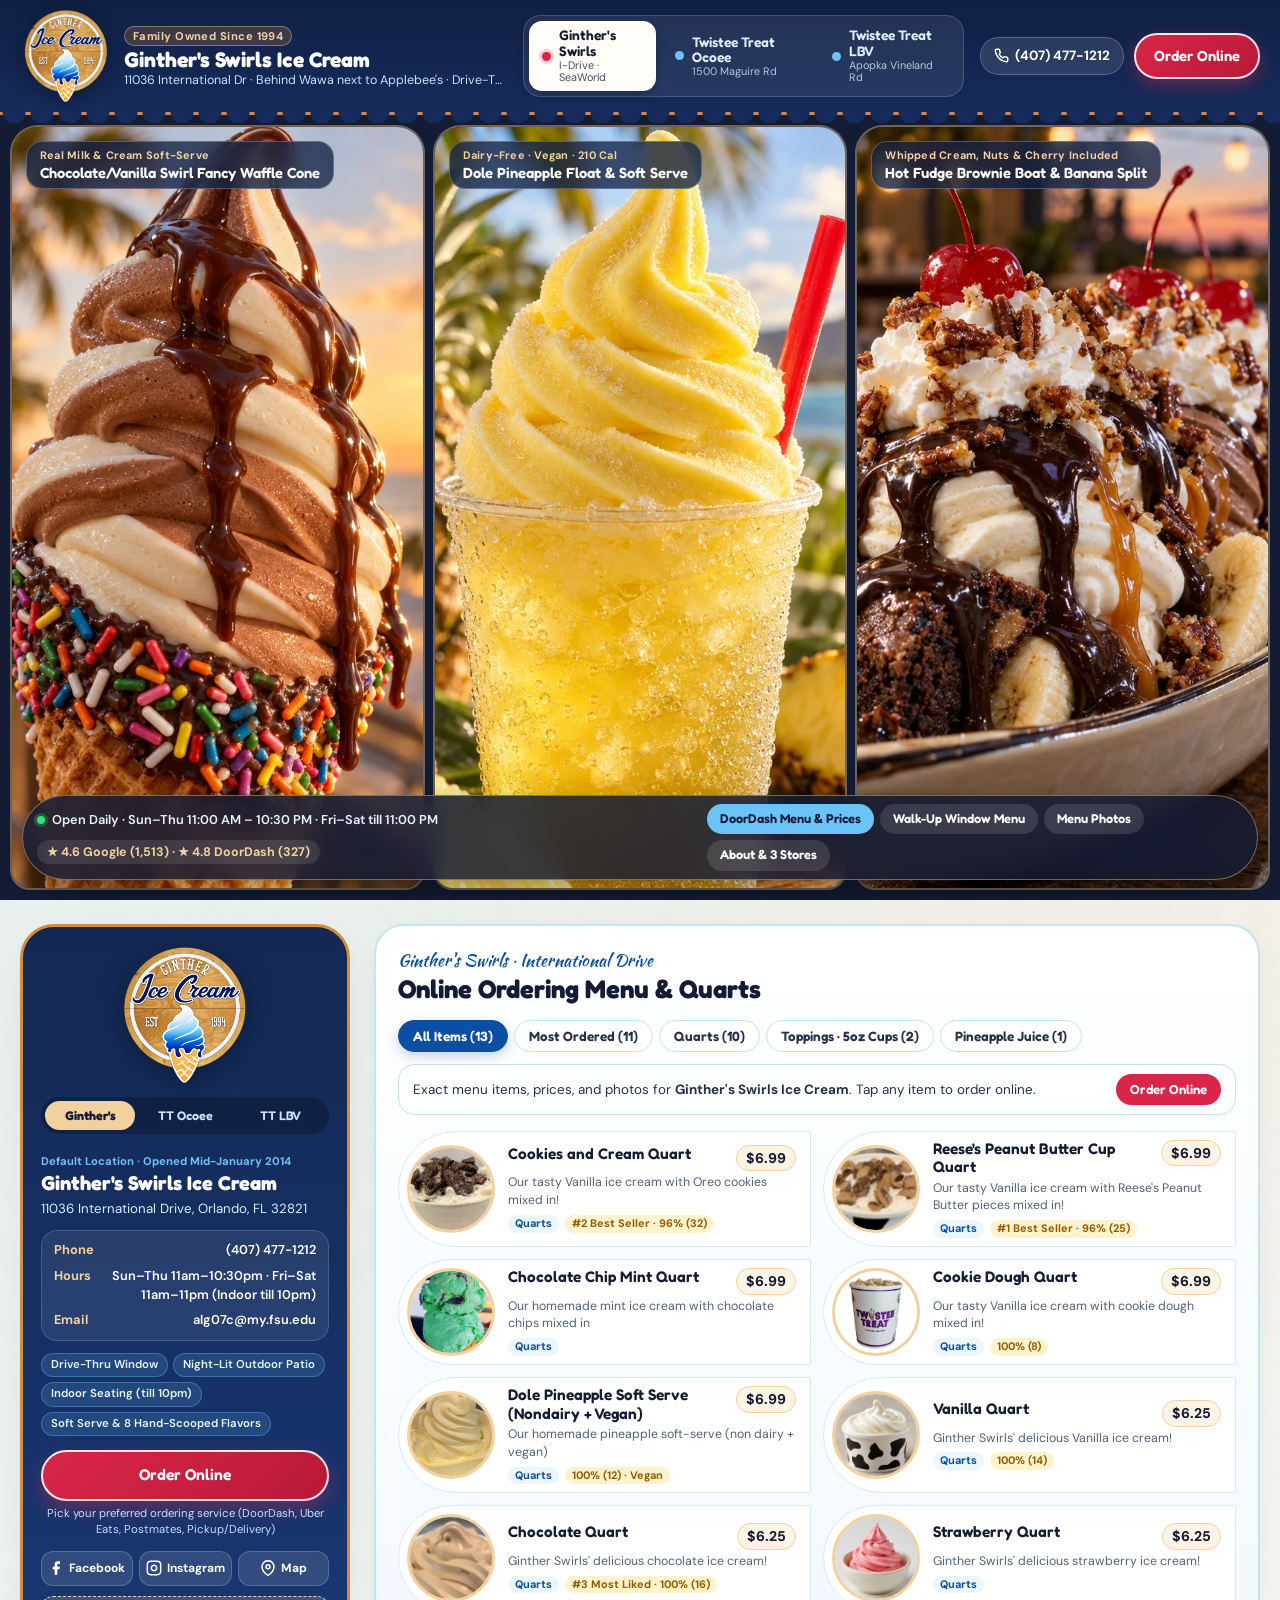
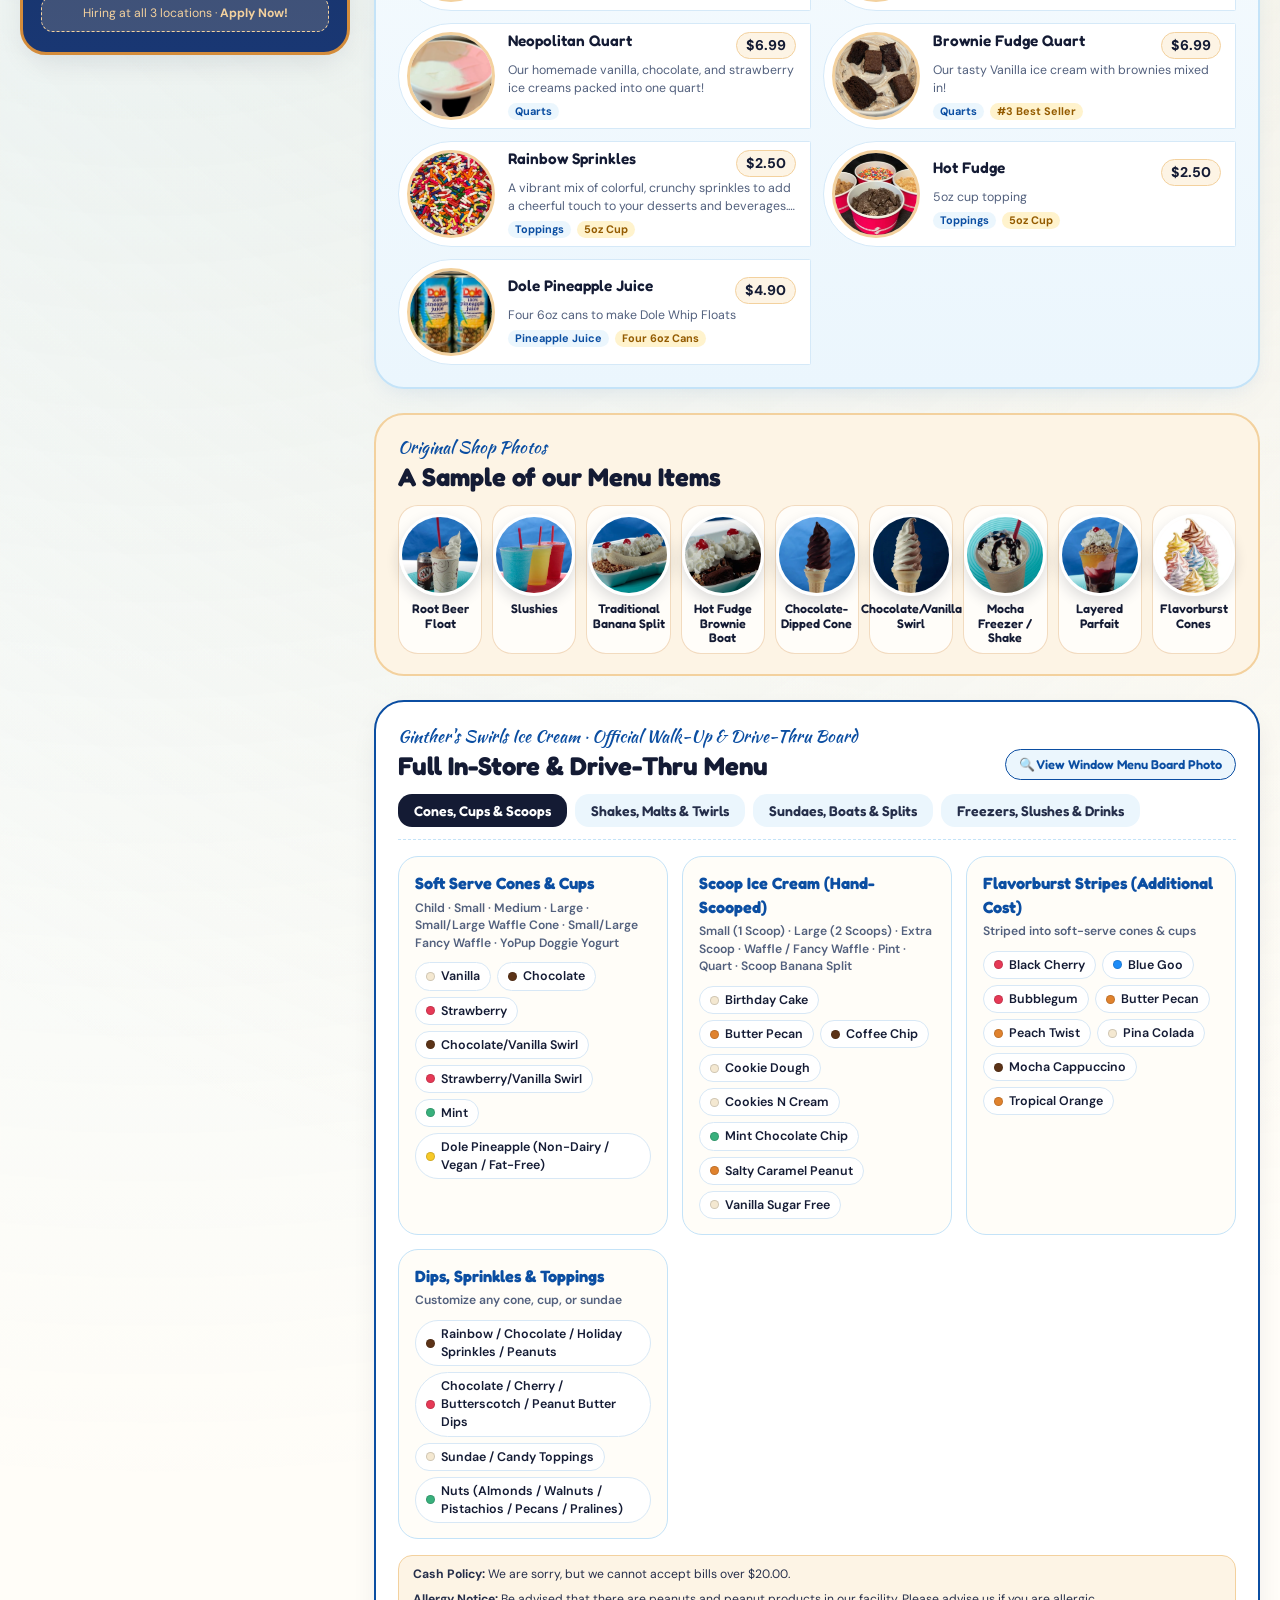
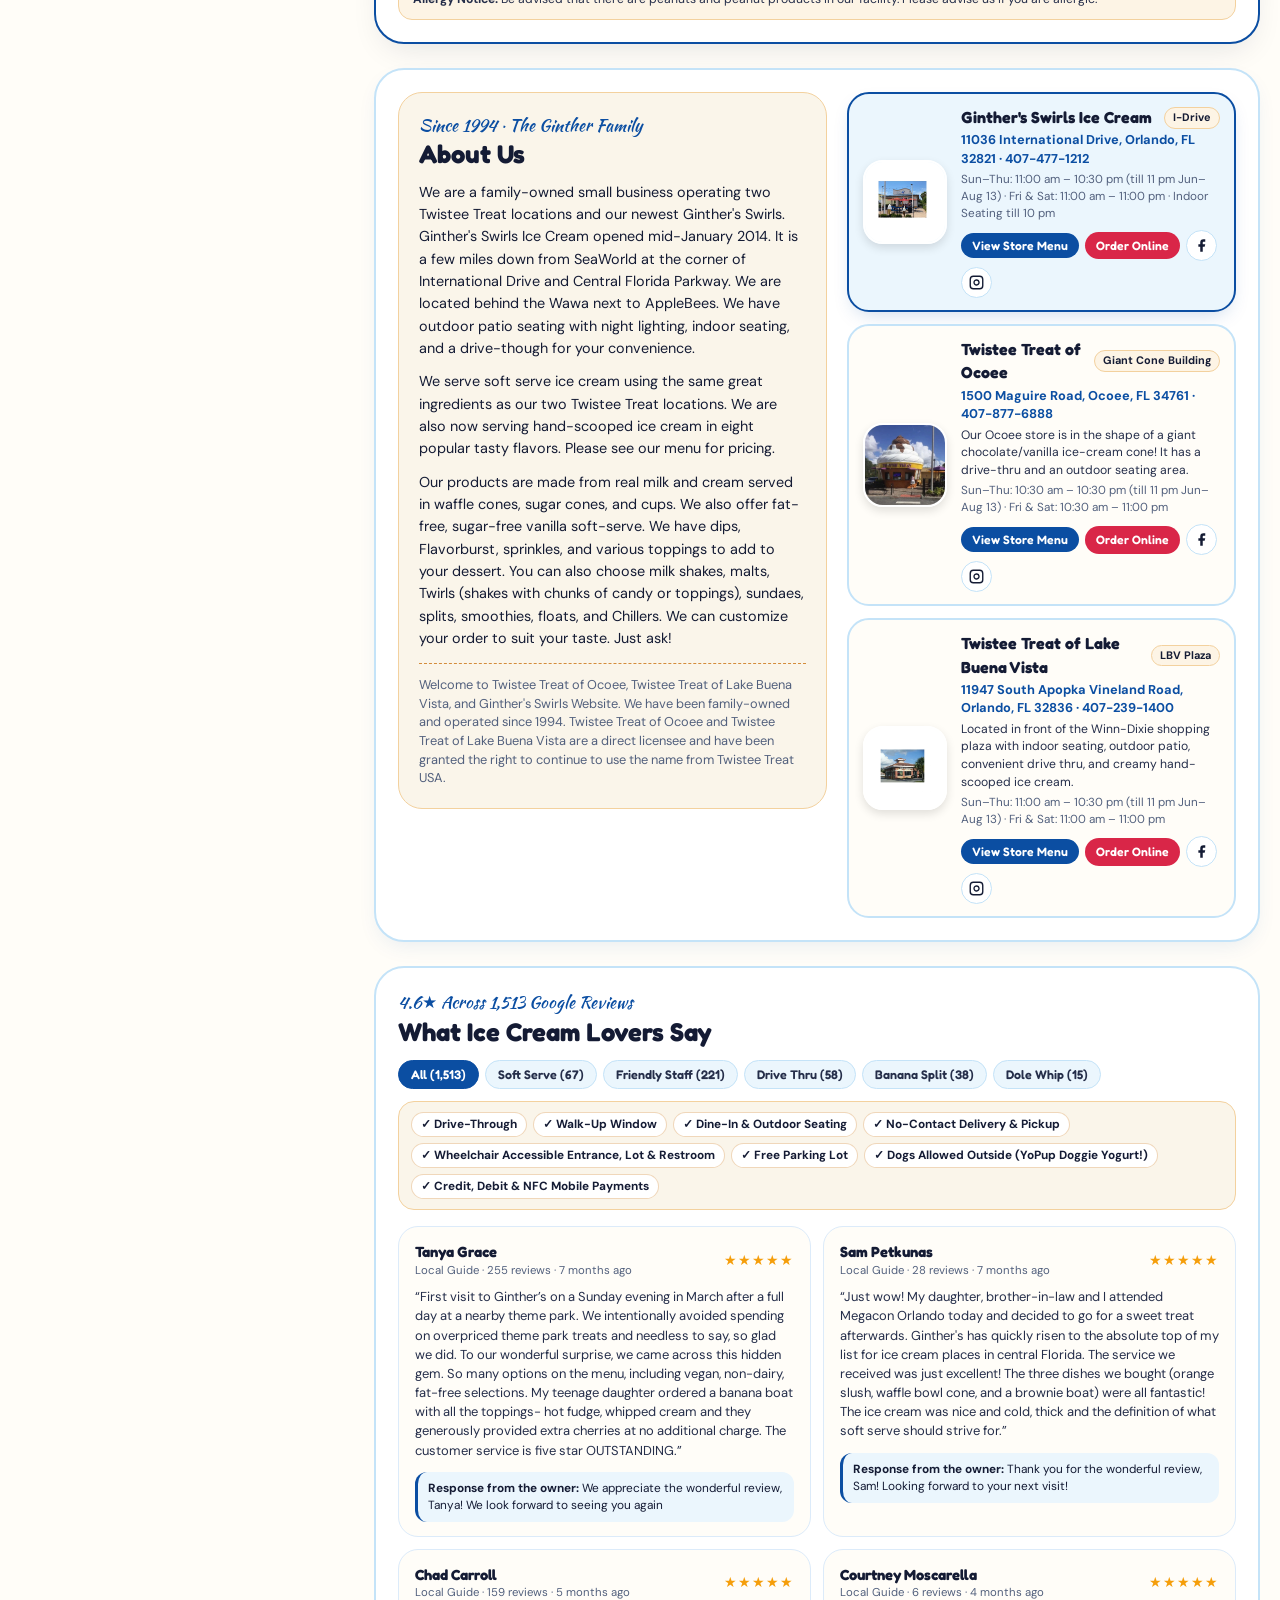
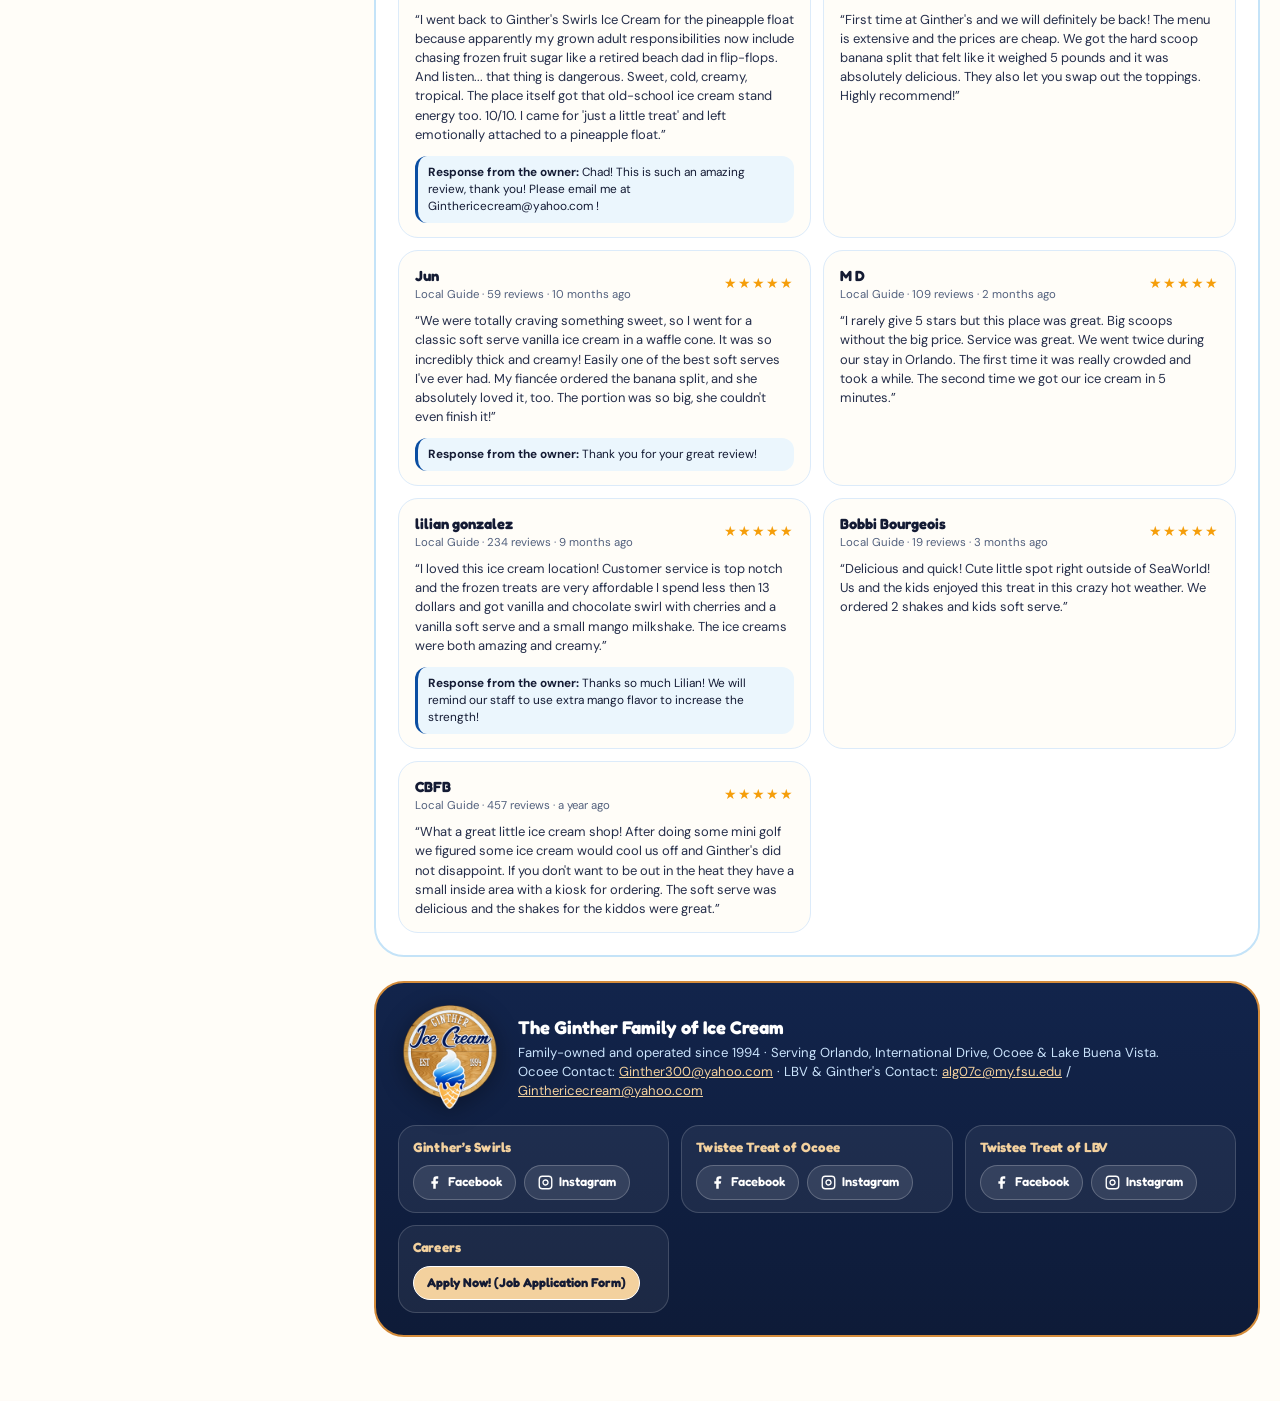
==== commit 80ef2b2b: "fix: use overflow-x: clip on body so left totem sticky scrolling works" ====
--- a/index.html
+++ b/index.html
@@ -18,7 +18,7 @@
   <link rel="preconnect" href="https://fonts.gstatic.com" crossorigin />
   <link href="https://fonts.googleapis.com/css2?family=DM+Sans:ital,opsz,wght@0,9..40,400..800;1,9..40,400..700&family=Fredoka:wght@500;600;700&family=Kaushan+Script&display=swap" rel="stylesheet" />
 
-  <link rel="stylesheet" href="styles.css?v=2" />
+  <link rel="stylesheet" href="styles.css?v=3" />
 </head>
 <body data-active-store="ginthers">
 
--- a/styles.css
+++ b/styles.css
@@ -49,9 +49,6 @@
   color: var(--fudge-navy);
   font-family: var(--font-sans);
   -webkit-font-smoothing: antialiased;
-  width: 100%;
-  max-width: 100%;
-  overflow-x: hidden;
 }
 
 body {
@@ -61,9 +58,7 @@
     var(--vanilla-cream);
   color: var(--fudge-navy);
   line-height: 1.45;
-  width: 100%;
-  max-width: 100%;
-  overflow-x: hidden;
+  overflow-x: clip;
 }
 
 a {
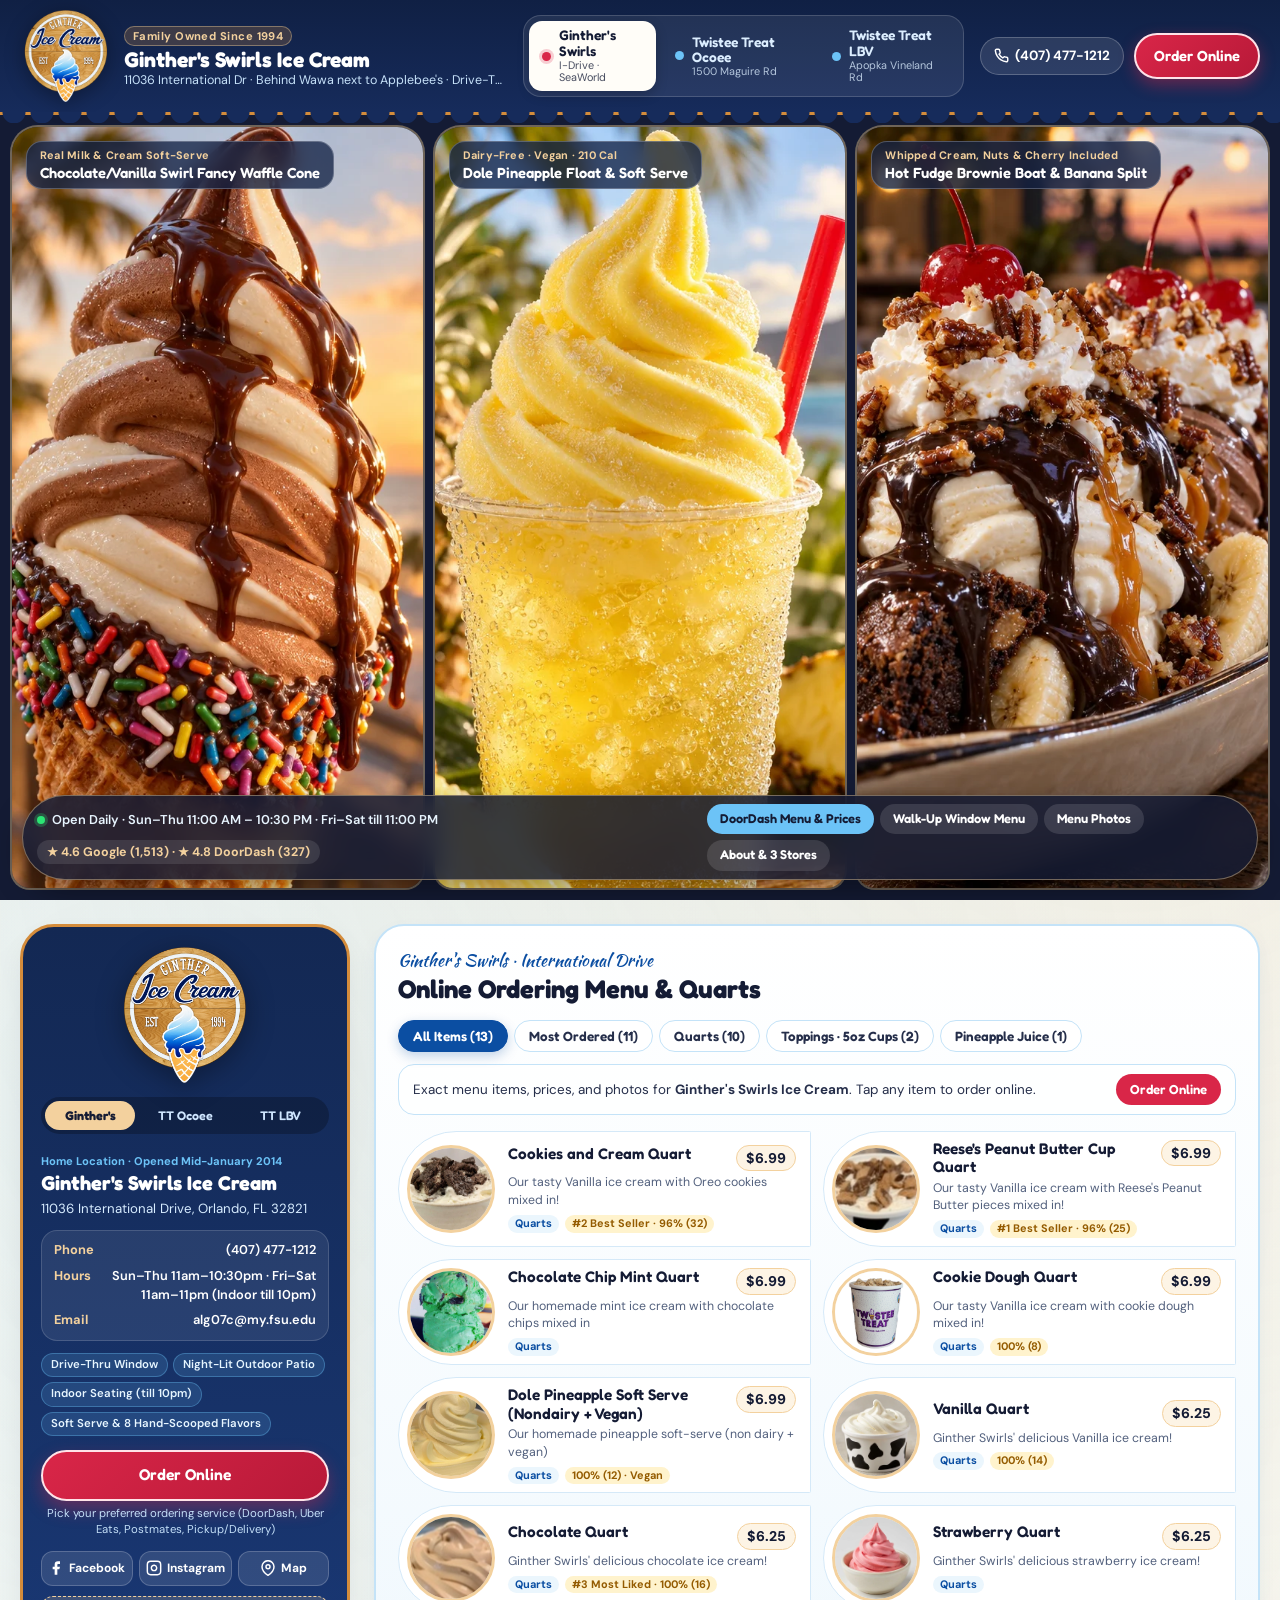
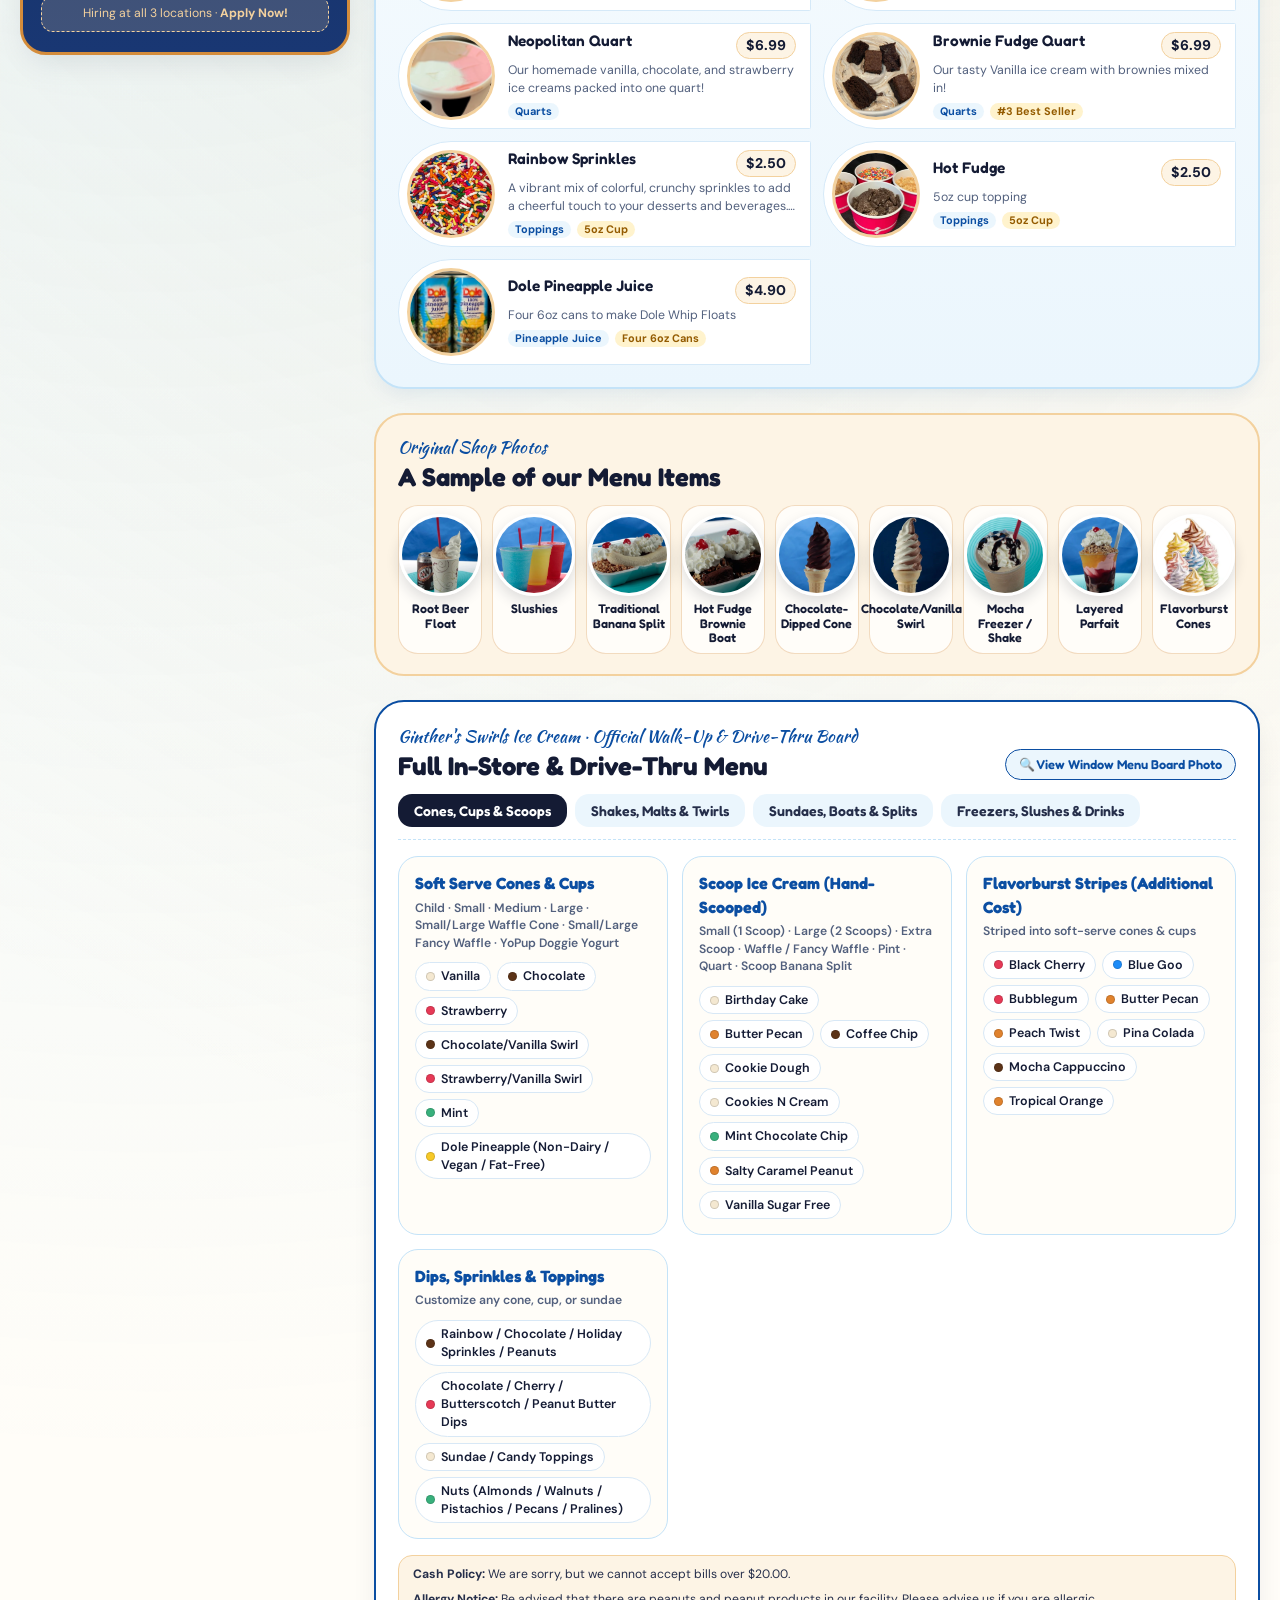
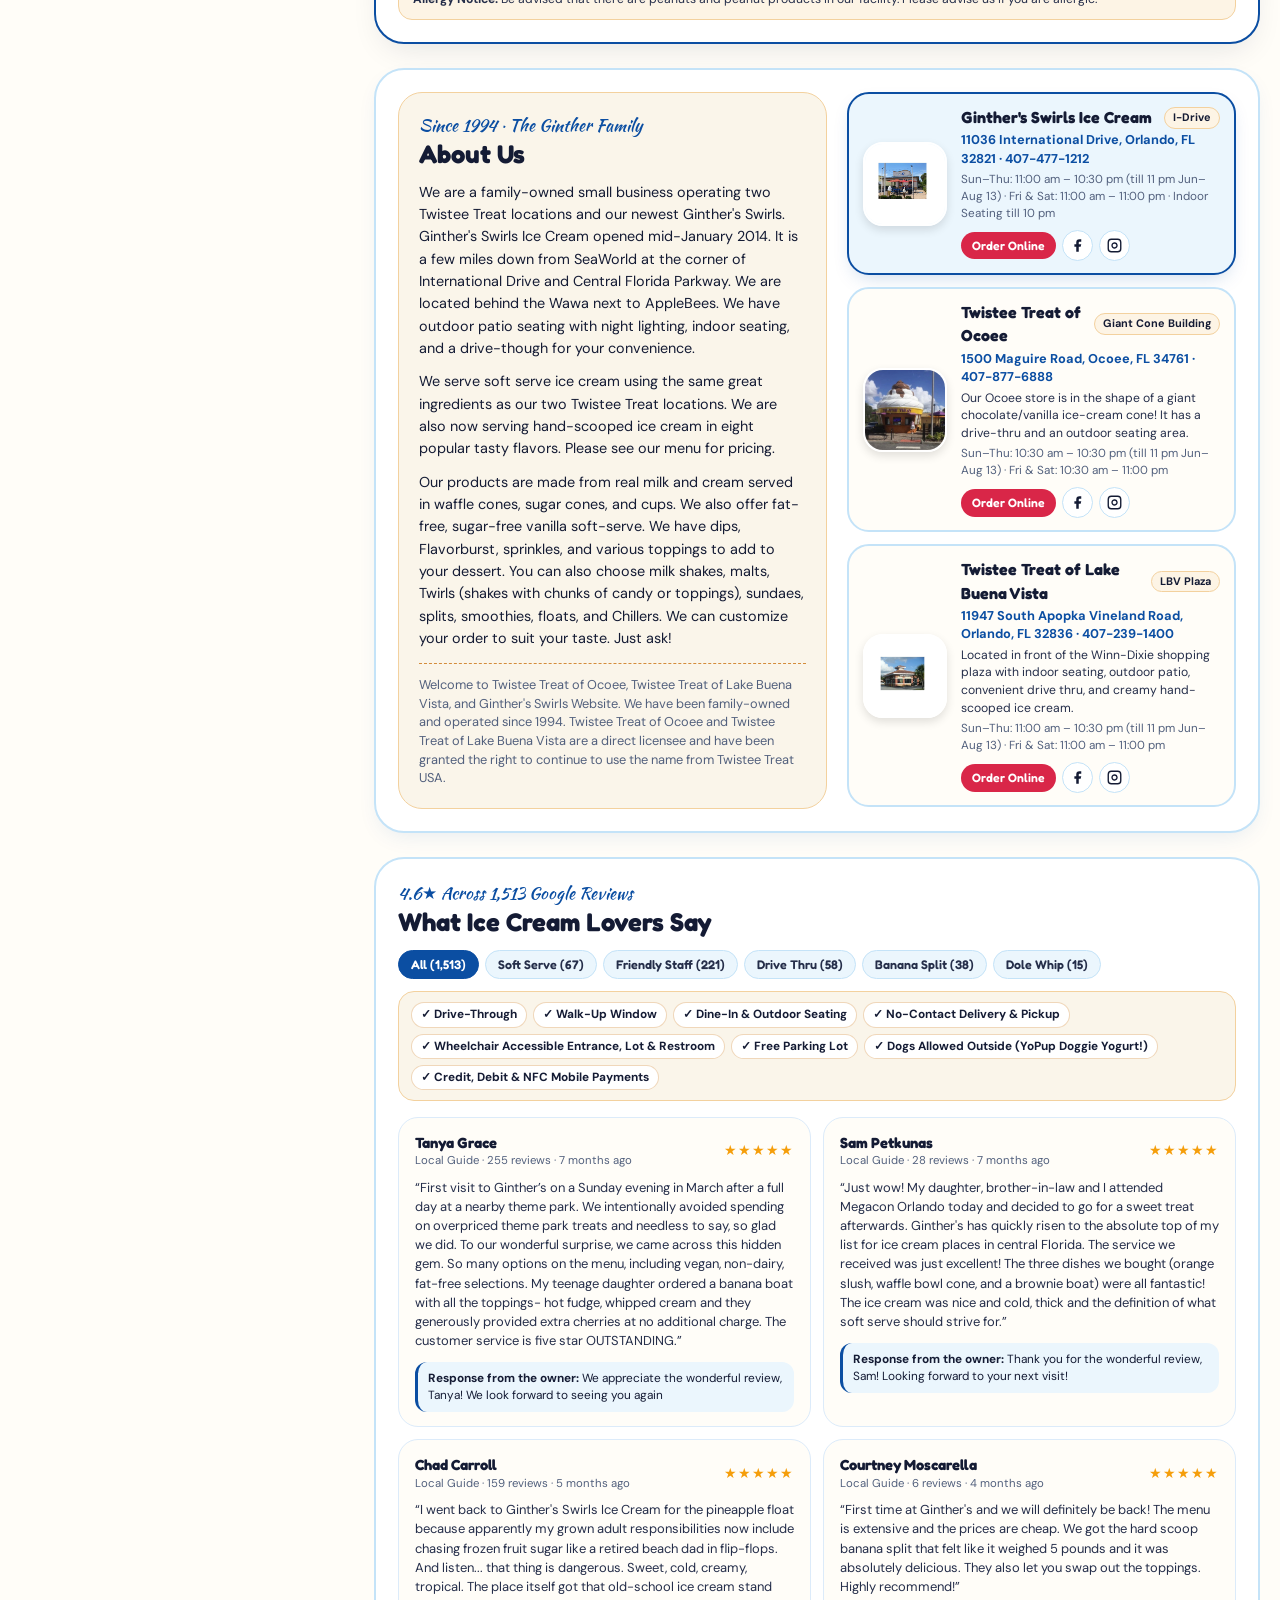
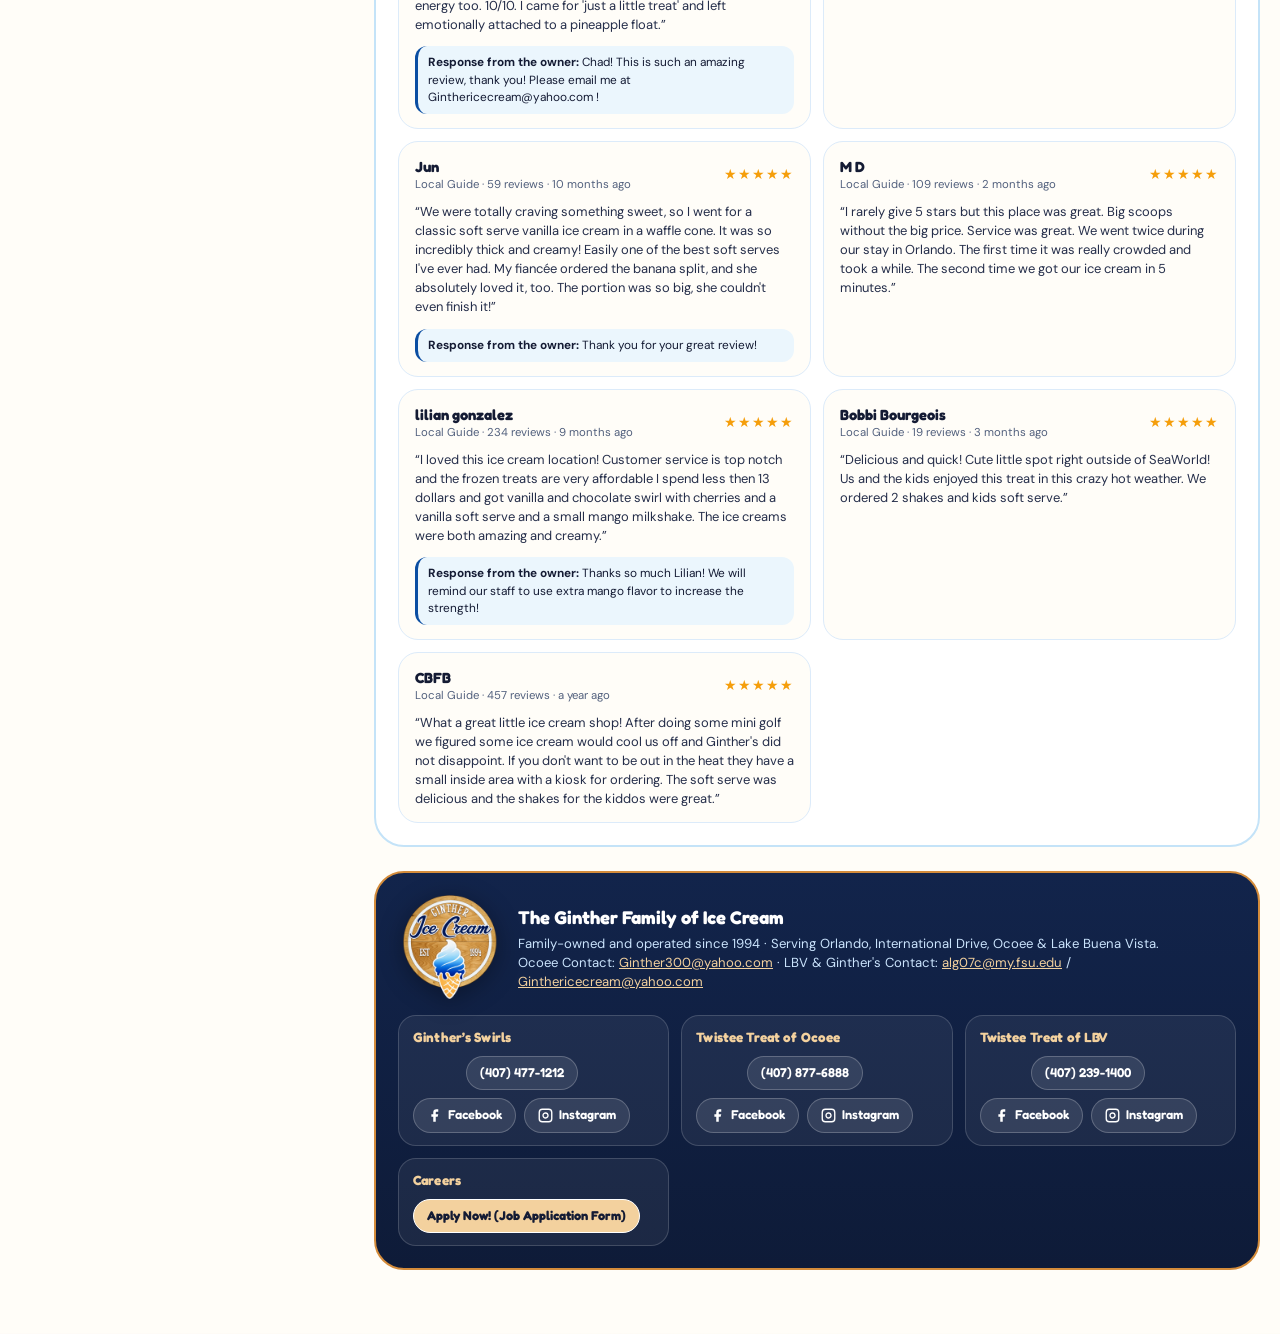
==== commit 0f99714f: "feat: remove View Store Menu button, add centered tel buttons in footer, and change Default Location" ====
--- a/index.html
+++ b/index.html
@@ -18,7 +18,7 @@
   <link rel="preconnect" href="https://fonts.gstatic.com" crossorigin />
   <link href="https://fonts.googleapis.com/css2?family=DM+Sans:ital,opsz,wght@0,9..40,400..800;1,9..40,400..700&family=Fredoka:wght@500;600;700&family=Kaushan+Script&display=swap" rel="stylesheet" />
 
-  <link rel="stylesheet" href="styles.css?v=3" />
+  <link rel="stylesheet" href="styles.css?v=4" />
 </head>
 <body data-active-store="ginthers">
 
@@ -197,7 +197,7 @@
         </div>
 
         <div class="totem-store-details">
-          <span class="totem-store-tag" id="totemStoreTag">Default Store · Opened Mid-Jan 2014</span>
+          <span class="totem-store-tag" id="totemStoreTag">Home Location · Opened Mid-January 2014</span>
           <h2 class="totem-store-name" id="totemStoreName">Ginther's Swirls Ice Cream</h2>
           <p class="totem-store-address" id="totemStoreAddress">11036 International Drive, Orlando, FL 32821</p>
 
@@ -478,7 +478,6 @@
                 <p class="store-card-addr">11036 International Drive, Orlando, FL 32821 · <a href="tel:+14074771212">407-477-1212</a></p>
                 <p class="store-card-hours">Sun–Thu: 11:00 am – 10:30 pm (till 11 pm Jun–Aug 13) · Fri &amp; Sat: 11:00 am – 11:00 pm · Indoor Seating till 10 pm</p>
                 <div class="store-card-links">
-                  <button type="button" class="store-view-menu-btn" data-store="ginthers">View Store Menu</button>
                   <a href="https://www.google.com/searchviewer/42?cvd=CLw_EicKJeICIjIgEhkiF9LX29IPEQoNL2cvMTFiYnJrNzEwaBgAOgMI8A0%3D" target="_blank" rel="noopener noreferrer" class="store-direct-order-link">Order Online</a>
                   <a href="https://www.facebook.com/GinthersSwirls/" target="_blank" rel="noopener noreferrer" class="store-social-mini" aria-label="Ginther's Swirls Facebook">
                     <svg viewBox="0 0 24 24" width="15" height="15" fill="currentColor" aria-hidden="true"><path d="M18 2h-3a5 5 0 0 0-5 5v3H7v4h3v8h4v-8h3l1-4h-4V7a1 1 0 0 1 1-1h3z"/></svg>
@@ -504,7 +503,6 @@
                 <p class="store-card-verbatim">Our Ocoee store is in the shape of a giant chocolate/vanilla ice-cream cone! It has a drive-thru and an outdoor seating area.</p>
                 <p class="store-card-hours">Sun–Thu: 10:30 am – 10:30 pm (till 11 pm Jun–Aug 13) · Fri &amp; Sat: 10:30 am – 11:00 pm</p>
                 <div class="store-card-links">
-                  <button type="button" class="store-view-menu-btn" data-store="ocoee">View Store Menu</button>
                   <a href="https://www.doordash.com/store/255046/" target="_blank" rel="noopener noreferrer" class="store-direct-order-link">Order Online</a>
                   <a href="https://www.facebook.com/Twistee-Treat-of-Ocoee-153952792074/" target="_blank" rel="noopener noreferrer" class="store-social-mini" aria-label="Twistee Treat of Ocoee Facebook">
                     <svg viewBox="0 0 24 24" width="15" height="15" fill="currentColor" aria-hidden="true"><path d="M18 2h-3a5 5 0 0 0-5 5v3H7v4h3v8h4v-8h3l1-4h-4V7a1 1 0 0 1 1-1h3z"/></svg>
@@ -530,7 +528,6 @@
                 <p class="store-card-verbatim">Located in front of the Winn-Dixie shopping plaza with indoor seating, outdoor patio, convenient drive thru, and creamy hand-scooped ice cream.</p>
                 <p class="store-card-hours">Sun–Thu: 11:00 am – 10:30 pm (till 11 pm Jun–Aug 13) · Fri &amp; Sat: 11:00 am – 11:00 pm</p>
                 <div class="store-card-links">
-                  <button type="button" class="store-view-menu-btn" data-store="lbv">View Store Menu</button>
                   <a href="https://www.doordash.com/store/474439/" target="_blank" rel="noopener noreferrer" class="store-direct-order-link">Order Online</a>
                   <a href="https://www.facebook.com/TwisteeLBV/" target="_blank" rel="noopener noreferrer" class="store-social-mini" aria-label="Twistee Treat of LBV Facebook">
                     <svg viewBox="0 0 24 24" width="15" height="15" fill="currentColor" aria-hidden="true"><path d="M18 2h-3a5 5 0 0 0-5 5v3H7v4h3v8h4v-8h3l1-4h-4V7a1 1 0 0 1 1-1h3z"/></svg>
@@ -605,52 +602,61 @@
             <!-- Group 1: Ginther's Swirls -->
             <div class="footer-store-group">
               <span class="footer-group-label">Ginther’s Swirls</span>
-              <div class="footer-group-links">
-                <a href="https://www.facebook.com/GinthersSwirls/" target="_blank" rel="noopener noreferrer" class="lt-chip">
-                  <svg viewBox="0 0 24 24" width="15" height="15" fill="currentColor" aria-hidden="true"><path d="M18 2h-3a5 5 0 0 0-5 5v3H7v4h3v8h4v-8h3l1-4h-4V7a1 1 0 0 1 1-1h3z"/></svg>
-                  <span>Facebook</span>
-                </a>
-                <a href="https://instagram.com/ginthersswirls" target="_blank" rel="noopener noreferrer" class="lt-chip">
-                  <svg viewBox="0 0 24 24" width="15" height="15" fill="none" stroke="currentColor" stroke-width="2.2" aria-hidden="true"><rect x="2" y="2" width="20" height="20" rx="5" ry="5"/><path d="M16 11.37A4 4 0 1 1 12.63 8 4 4 0 0 1 16 11.37z"/><line x1="17.5" y1="6.5" x2="17.51" y2="6.5"/></svg>
-                  <span>Instagram</span>
-                </a>
+              <div class="footer-group-stack">
+                <a href="tel:+14074771212" class="lt-chip lt-phone-chip">(407) 477-1212</a>
+                <div class="footer-group-links">
+                  <a href="https://www.facebook.com/GinthersSwirls/" target="_blank" rel="noopener noreferrer" class="lt-chip">
+                    <svg viewBox="0 0 24 24" width="15" height="15" fill="currentColor" aria-hidden="true"><path d="M18 2h-3a5 5 0 0 0-5 5v3H7v4h3v8h4v-8h3l1-4h-4V7a1 1 0 0 1 1-1h3z"/></svg>
+                    <span>Facebook</span>
+                  </a>
+                  <a href="https://instagram.com/ginthersswirls" target="_blank" rel="noopener noreferrer" class="lt-chip">
+                    <svg viewBox="0 0 24 24" width="15" height="15" fill="none" stroke="currentColor" stroke-width="2.2" aria-hidden="true"><rect x="2" y="2" width="20" height="20" rx="5" ry="5"/><path d="M16 11.37A4 4 0 1 1 12.63 8 4 4 0 0 1 16 11.37z"/><line x1="17.5" y1="6.5" x2="17.51" y2="6.5"/></svg>
+                    <span>Instagram</span>
+                  </a>
+                </div>
               </div>
             </div>
 
             <!-- Group 2: Twistee Treat of Ocoee -->
             <div class="footer-store-group">
               <span class="footer-group-label">Twistee Treat of Ocoee</span>
-              <div class="footer-group-links">
-                <a href="https://www.facebook.com/Twistee-Treat-of-Ocoee-153952792074/" target="_blank" rel="noopener noreferrer" class="lt-chip">
-                  <svg viewBox="0 0 24 24" width="15" height="15" fill="currentColor" aria-hidden="true"><path d="M18 2h-3a5 5 0 0 0-5 5v3H7v4h3v8h4v-8h3l1-4h-4V7a1 1 0 0 1 1-1h3z"/></svg>
-                  <span>Facebook</span>
-                </a>
-                <a href="https://instagram.com/twisteetreatocoee" target="_blank" rel="noopener noreferrer" class="lt-chip">
-                  <svg viewBox="0 0 24 24" width="15" height="15" fill="none" stroke="currentColor" stroke-width="2.2" aria-hidden="true"><rect x="2" y="2" width="20" height="20" rx="5" ry="5"/><path d="M16 11.37A4 4 0 1 1 12.63 8 4 4 0 0 1 16 11.37z"/><line x1="17.5" y1="6.5" x2="17.51" y2="6.5"/></svg>
-                  <span>Instagram</span>
-                </a>
+              <div class="footer-group-stack">
+                <a href="tel:+14078776888" class="lt-chip lt-phone-chip">(407) 877-6888</a>
+                <div class="footer-group-links">
+                  <a href="https://www.facebook.com/Twistee-Treat-of-Ocoee-153952792074/" target="_blank" rel="noopener noreferrer" class="lt-chip">
+                    <svg viewBox="0 0 24 24" width="15" height="15" fill="currentColor" aria-hidden="true"><path d="M18 2h-3a5 5 0 0 0-5 5v3H7v4h3v8h4v-8h3l1-4h-4V7a1 1 0 0 1 1-1h3z"/></svg>
+                    <span>Facebook</span>
+                  </a>
+                  <a href="https://instagram.com/twisteetreatocoee" target="_blank" rel="noopener noreferrer" class="lt-chip">
+                    <svg viewBox="0 0 24 24" width="15" height="15" fill="none" stroke="currentColor" stroke-width="2.2" aria-hidden="true"><rect x="2" y="2" width="20" height="20" rx="5" ry="5"/><path d="M16 11.37A4 4 0 1 1 12.63 8 4 4 0 0 1 16 11.37z"/><line x1="17.5" y1="6.5" x2="17.51" y2="6.5"/></svg>
+                    <span>Instagram</span>
+                  </a>
+                </div>
               </div>
             </div>
 
             <!-- Group 3: Twistee Treat of LBV -->
             <div class="footer-store-group">
               <span class="footer-group-label">Twistee Treat of LBV</span>
-              <div class="footer-group-links">
-                <a href="https://www.facebook.com/TwisteeLBV/" target="_blank" rel="noopener noreferrer" class="lt-chip">
-                  <svg viewBox="0 0 24 24" width="15" height="15" fill="currentColor" aria-hidden="true"><path d="M18 2h-3a5 5 0 0 0-5 5v3H7v4h3v8h4v-8h3l1-4h-4V7a1 1 0 0 1 1-1h3z"/></svg>
-                  <span>Facebook</span>
-                </a>
-                <a href="https://instagram.com/twisteetreatlbv" target="_blank" rel="noopener noreferrer" class="lt-chip">
-                  <svg viewBox="0 0 24 24" width="15" height="15" fill="none" stroke="currentColor" stroke-width="2.2" aria-hidden="true"><rect x="2" y="2" width="20" height="20" rx="5" ry="5"/><path d="M16 11.37A4 4 0 1 1 12.63 8 4 4 0 0 1 16 11.37z"/><line x1="17.5" y1="6.5" x2="17.51" y2="6.5"/></svg>
-                  <span>Instagram</span>
-                </a>
+              <div class="footer-group-stack">
+                <a href="tel:+14072391400" class="lt-chip lt-phone-chip">(407) 239-1400</a>
+                <div class="footer-group-links">
+                  <a href="https://www.facebook.com/TwisteeLBV/" target="_blank" rel="noopener noreferrer" class="lt-chip">
+                    <svg viewBox="0 0 24 24" width="15" height="15" fill="currentColor" aria-hidden="true"><path d="M18 2h-3a5 5 0 0 0-5 5v3H7v4h3v8h4v-8h3l1-4h-4V7a1 1 0 0 1 1-1h3z"/></svg>
+                    <span>Facebook</span>
+                  </a>
+                  <a href="https://instagram.com/twisteetreatlbv" target="_blank" rel="noopener noreferrer" class="lt-chip">
+                    <svg viewBox="0 0 24 24" width="15" height="15" fill="none" stroke="currentColor" stroke-width="2.2" aria-hidden="true"><rect x="2" y="2" width="20" height="20" rx="5" ry="5"/><path d="M16 11.37A4 4 0 1 1 12.63 8 4 4 0 0 1 16 11.37z"/><line x1="17.5" y1="6.5" x2="17.51" y2="6.5"/></svg>
+                    <span>Instagram</span>
+                  </a>
+                </div>
               </div>
             </div>
 
             <!-- Job Application Form -->
             <div class="footer-store-group footer-apply-group">
               <span class="footer-group-label">Careers</span>
-              <div class="footer-group-links">
+              <div class="footer-group-stack">
                 <a href="https://docs.google.com/forms/d/e/1FAIpQLSdhErERU75NkssUfJaZ2NQpuGzI1VYHs2BNJug-Hps2rG1mng/viewform" target="_blank" rel="noopener noreferrer" class="lt-chip is-apply">
                   Apply Now! (Job Application Form)
                 </a>
@@ -702,6 +708,6 @@
     </div>
   </dialog>
 
-  <script src="app.js?v=2" defer></script>
+  <script src="app.js?v=4" defer></script>
 </body>
 </html>
--- a/styles.css
+++ b/styles.css
@@ -1494,6 +1494,7 @@
   padding: 12px 14px;
   display: flex;
   flex-direction: column;
+  justify-content: space-between;
   gap: 8px;
 }
 
@@ -1505,10 +1506,22 @@
   letter-spacing: 0.01em;
 }
 
+.footer-group-stack {
+  display: inline-flex;
+  flex-direction: column;
+  align-items: center;
+  gap: 8px;
+  width: fit-content;
+}
+
 .footer-group-links {
   display: flex;
   flex-wrap: wrap;
   gap: 8px;
+}
+
+.lt-phone-chip {
+  font-variant-numeric: tabular-nums;
 }
 
 .lt-chip {
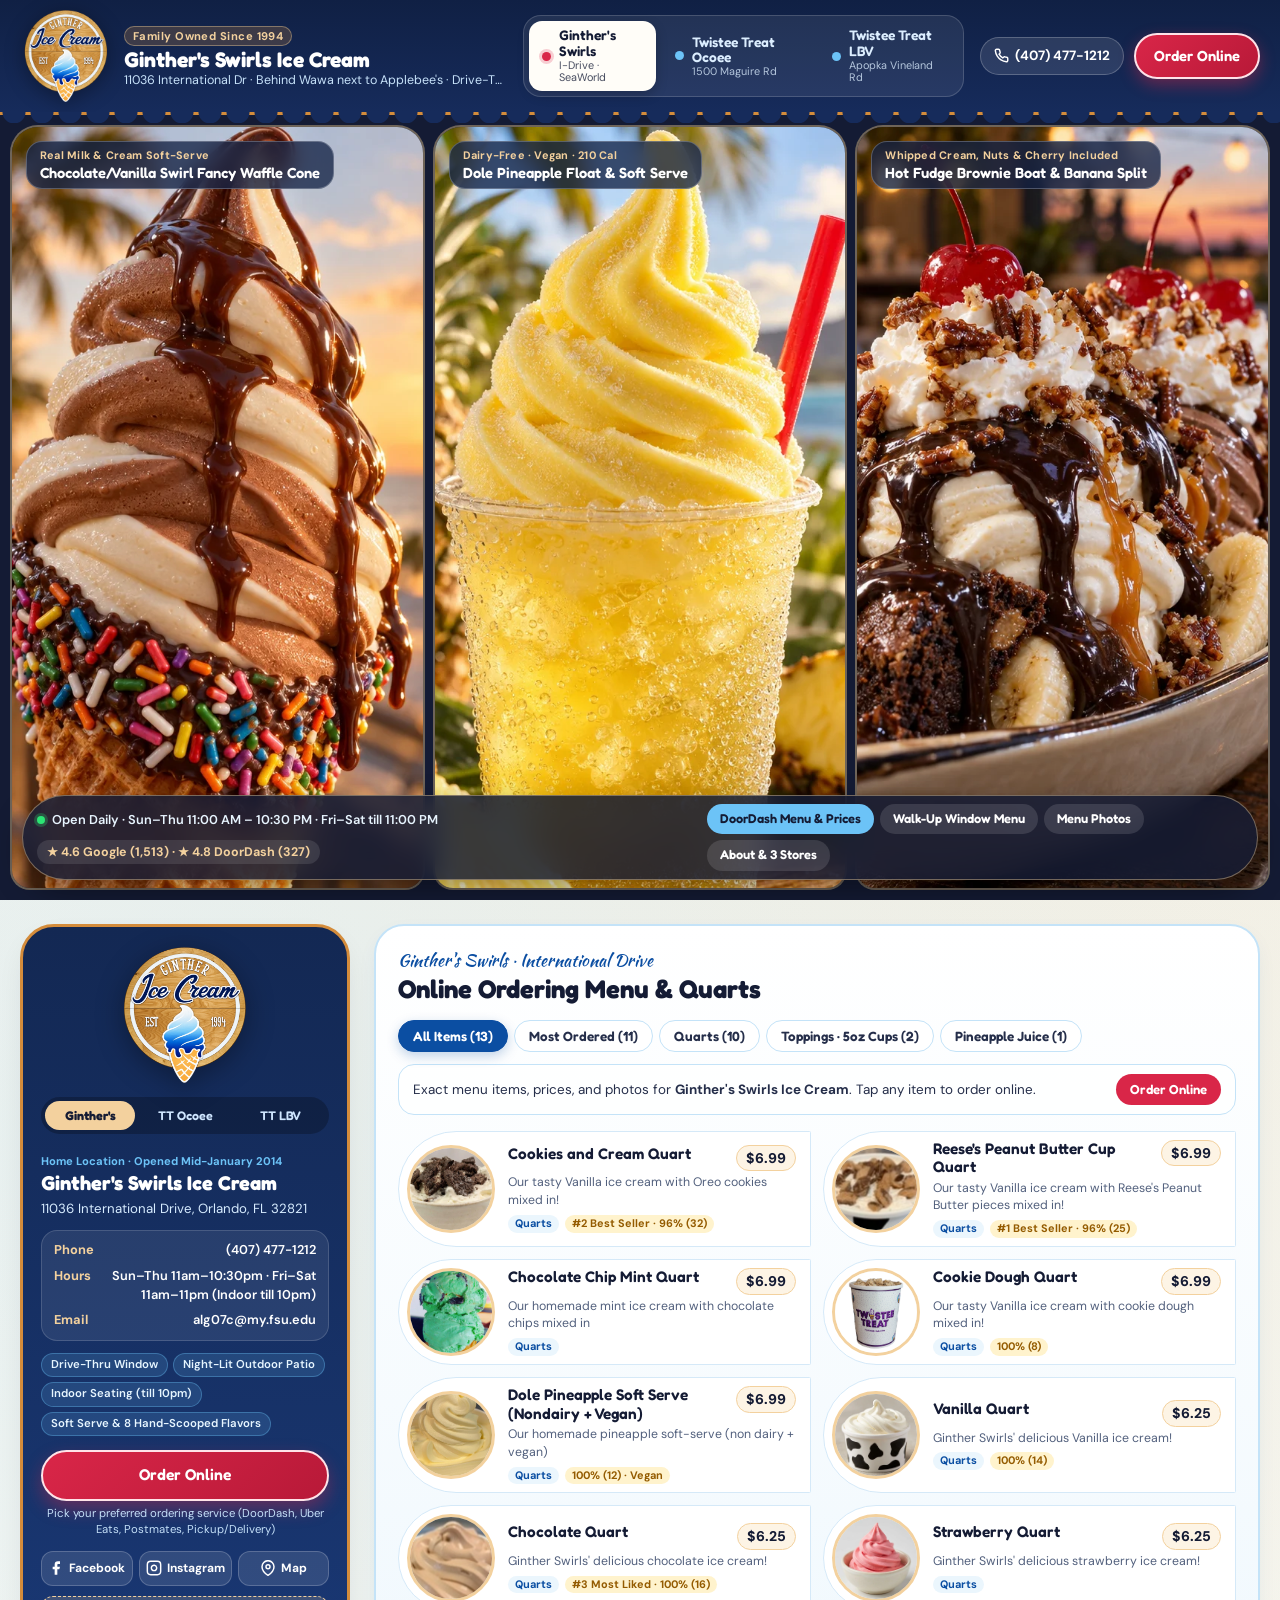
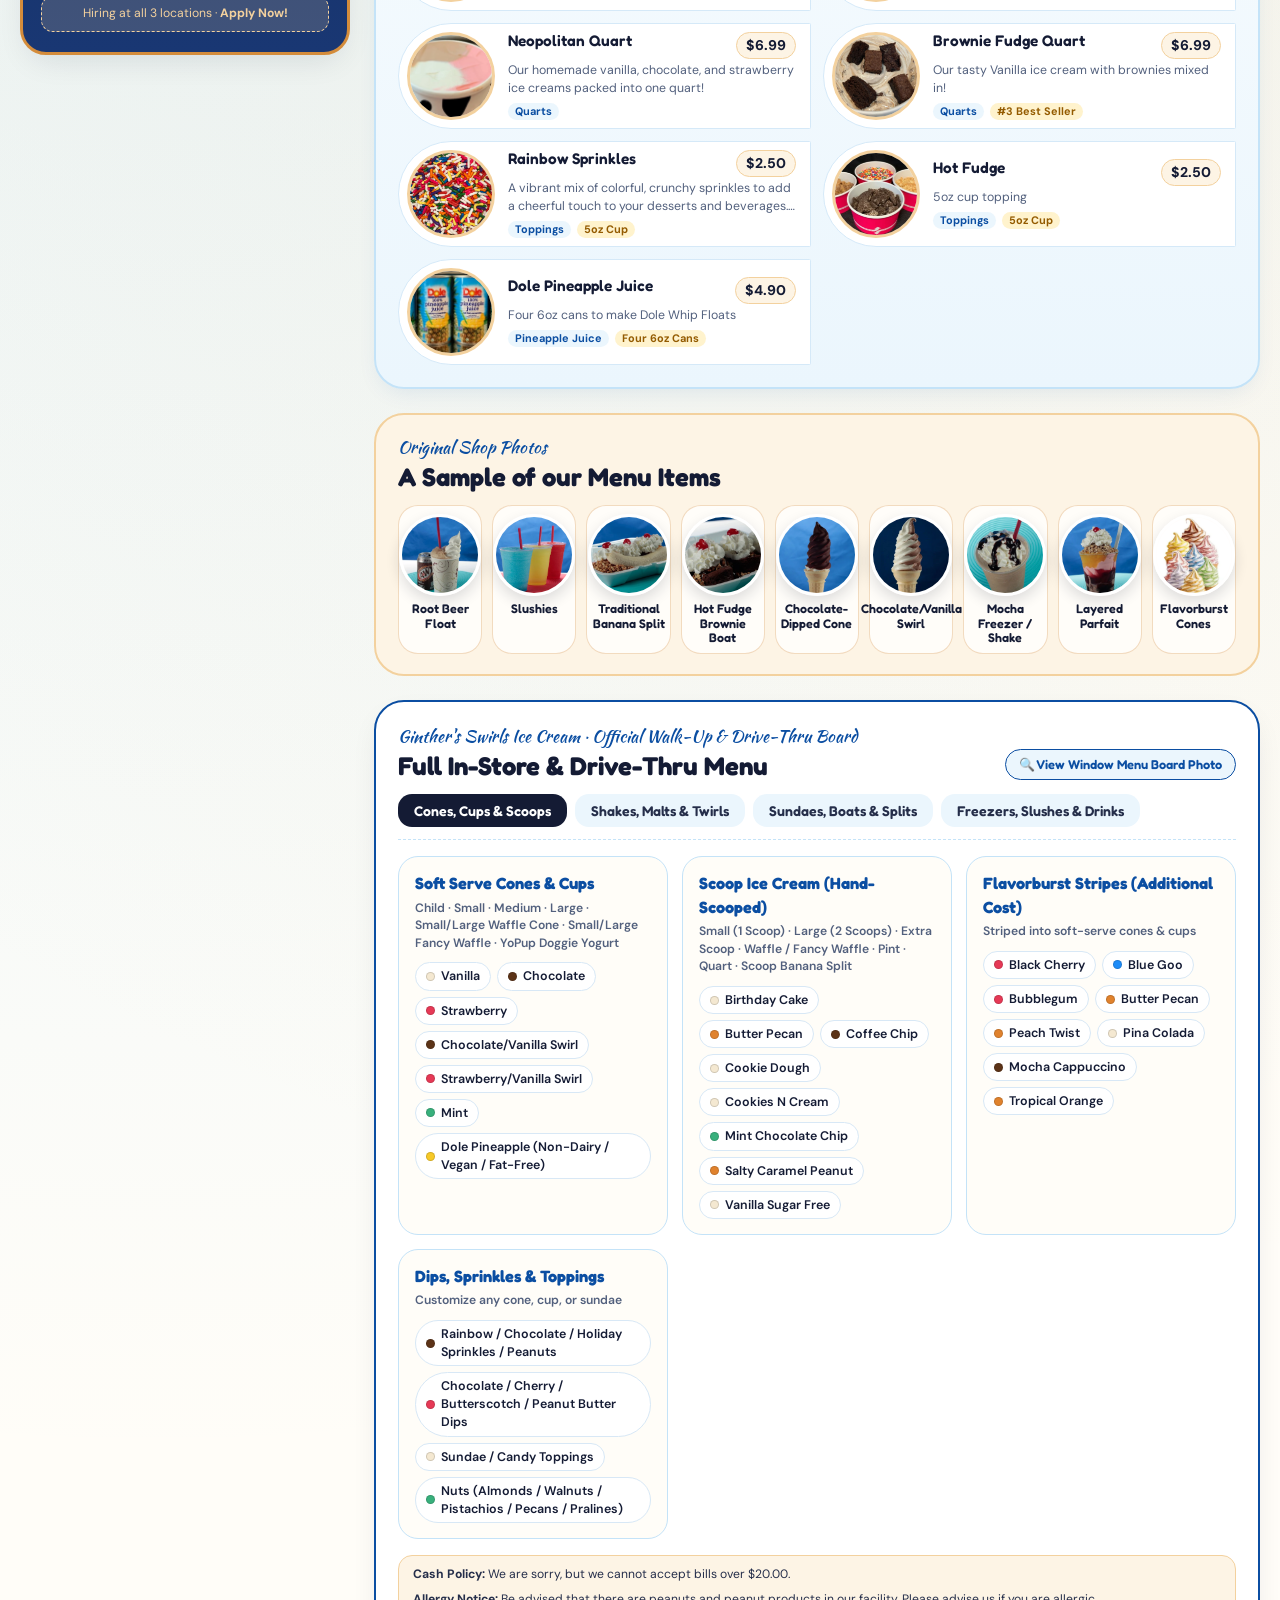
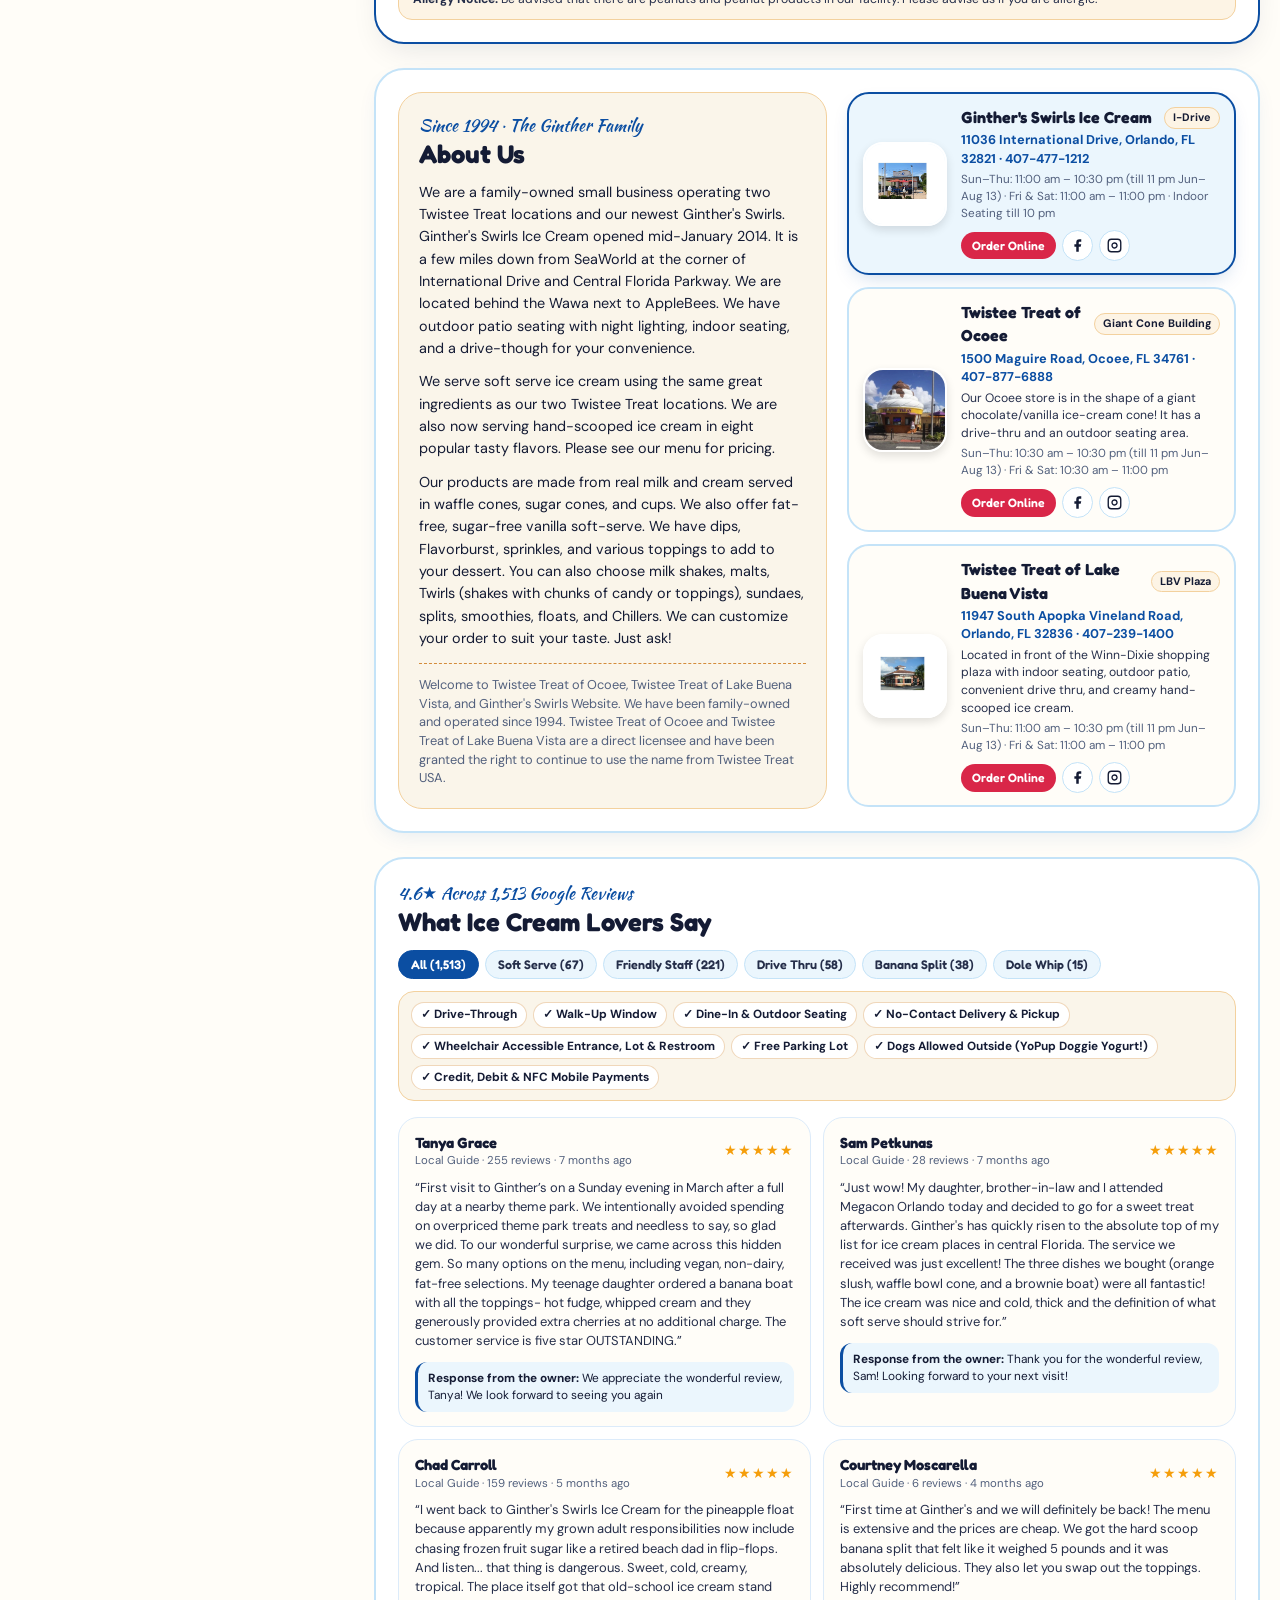
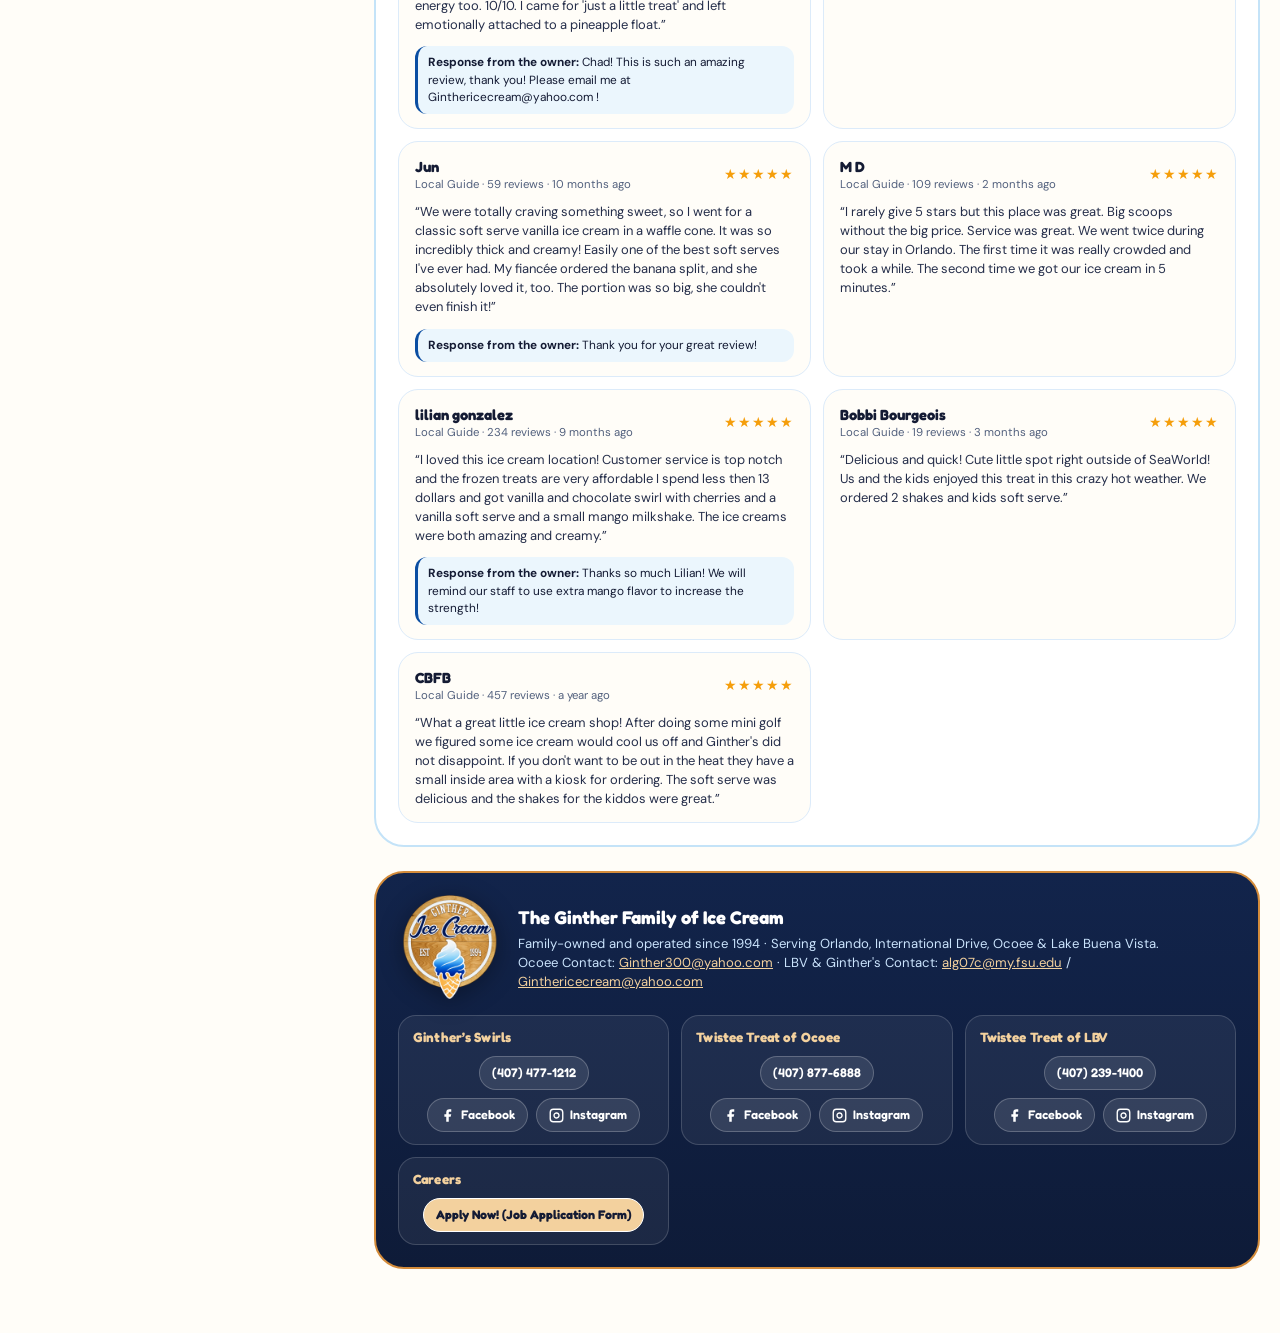
==== commit 10d3a037: "style: keep footer Facebook and Instagram side-by-side with centered phone button above" ====
--- a/index.html
+++ b/index.html
@@ -18,7 +18,7 @@
   <link rel="preconnect" href="https://fonts.gstatic.com" crossorigin />
   <link href="https://fonts.googleapis.com/css2?family=DM+Sans:ital,opsz,wght@0,9..40,400..800;1,9..40,400..700&family=Fredoka:wght@500;600;700&family=Kaushan+Script&display=swap" rel="stylesheet" />
 
-  <link rel="stylesheet" href="styles.css?v=4" />
+  <link rel="stylesheet" href="styles.css?v=5" />
 </head>
 <body data-active-store="ginthers">
 
--- a/styles.css
+++ b/styles.css
@@ -1507,17 +1507,19 @@
 }
 
 .footer-group-stack {
-  display: inline-flex;
+  display: flex;
   flex-direction: column;
   align-items: center;
   gap: 8px;
-  width: fit-content;
+  width: 100%;
 }
 
 .footer-group-links {
   display: flex;
-  flex-wrap: wrap;
+  flex-wrap: nowrap;
+  justify-content: center;
   gap: 8px;
+  width: 100%;
 }
 
 .lt-phone-chip {
@@ -1527,11 +1529,13 @@
 .lt-chip {
   display: inline-flex;
   align-items: center;
+  justify-content: center;
   gap: 6px;
   font-family: var(--font-display);
-  font-size: 0.8rem;
-  font-weight: 600;
-  padding: 7px 13px;
+  font-size: 0.78rem;
+  font-weight: 600;
+  padding: 7px 12px;
+  white-space: nowrap;
   border-radius: var(--radius-pill);
   background: rgba(255, 255, 255, 0.1);
   border: 1px solid rgba(255, 255, 255, 0.22);
